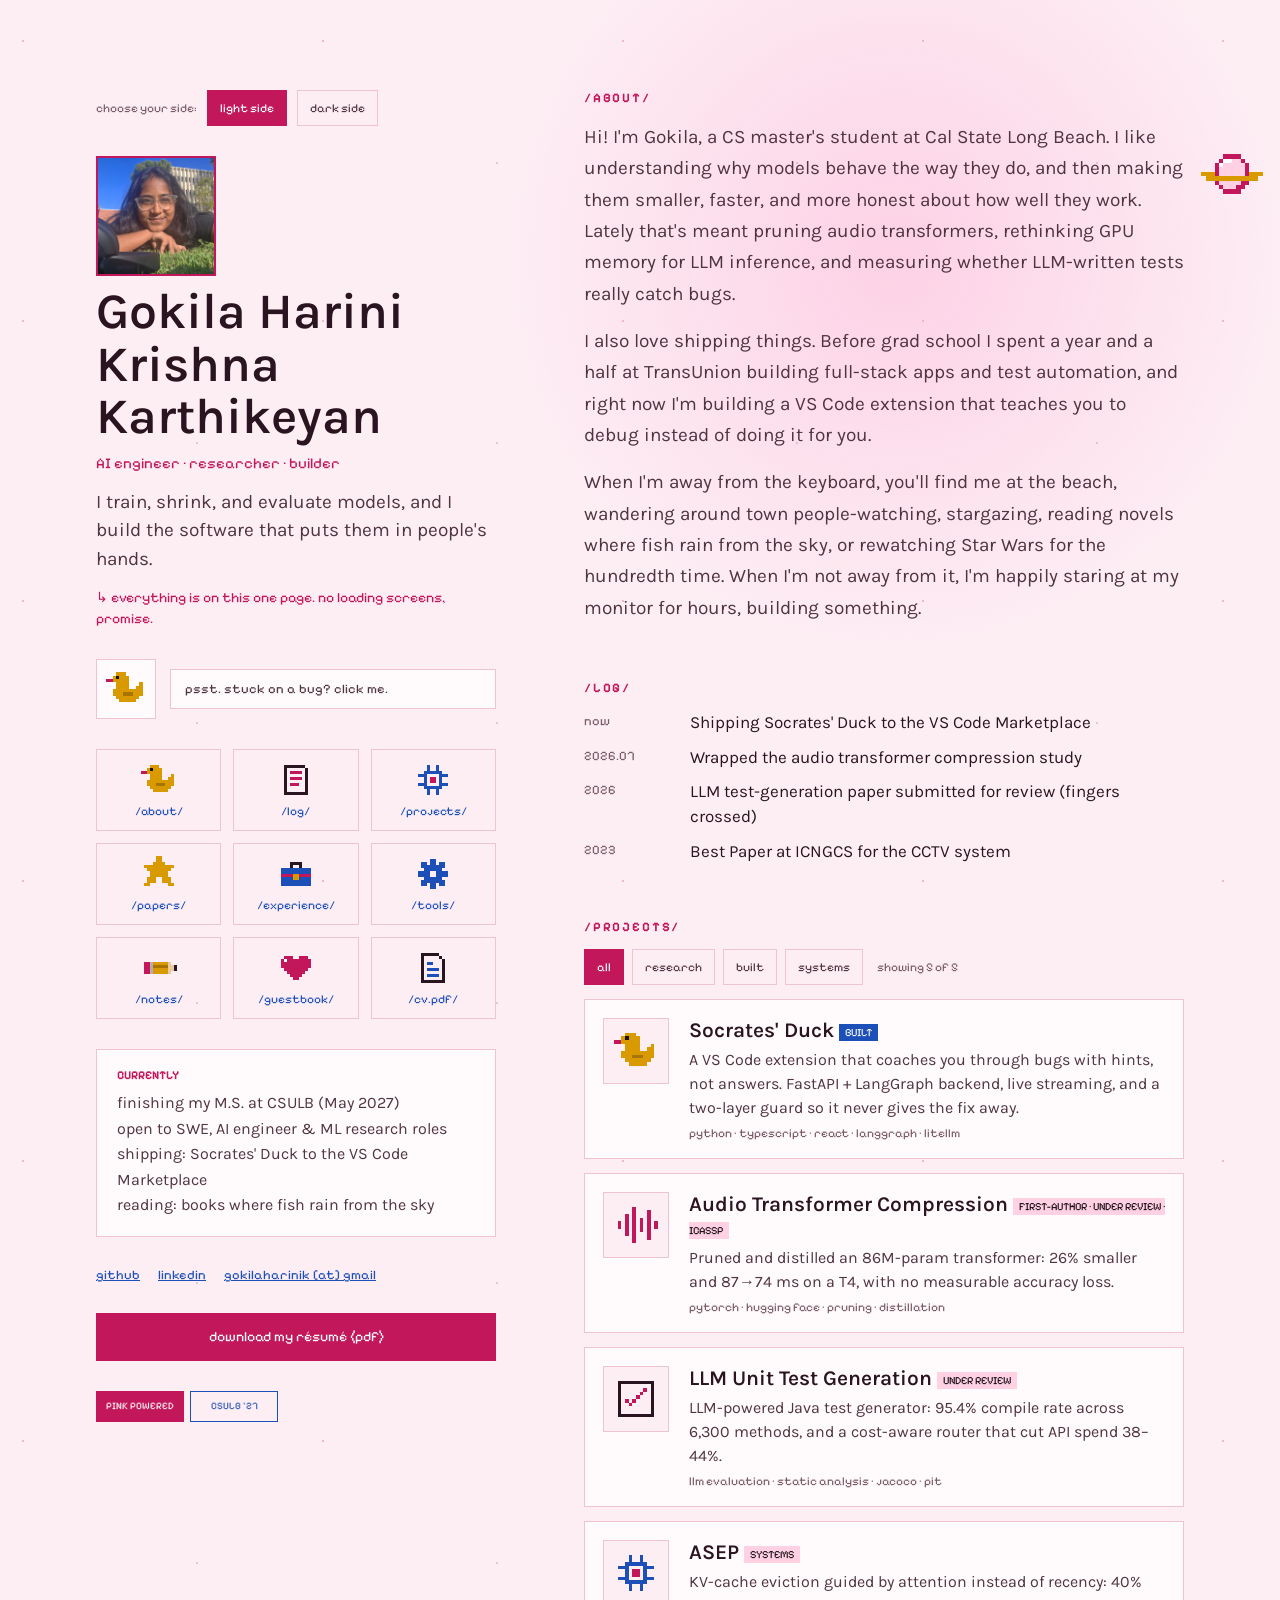
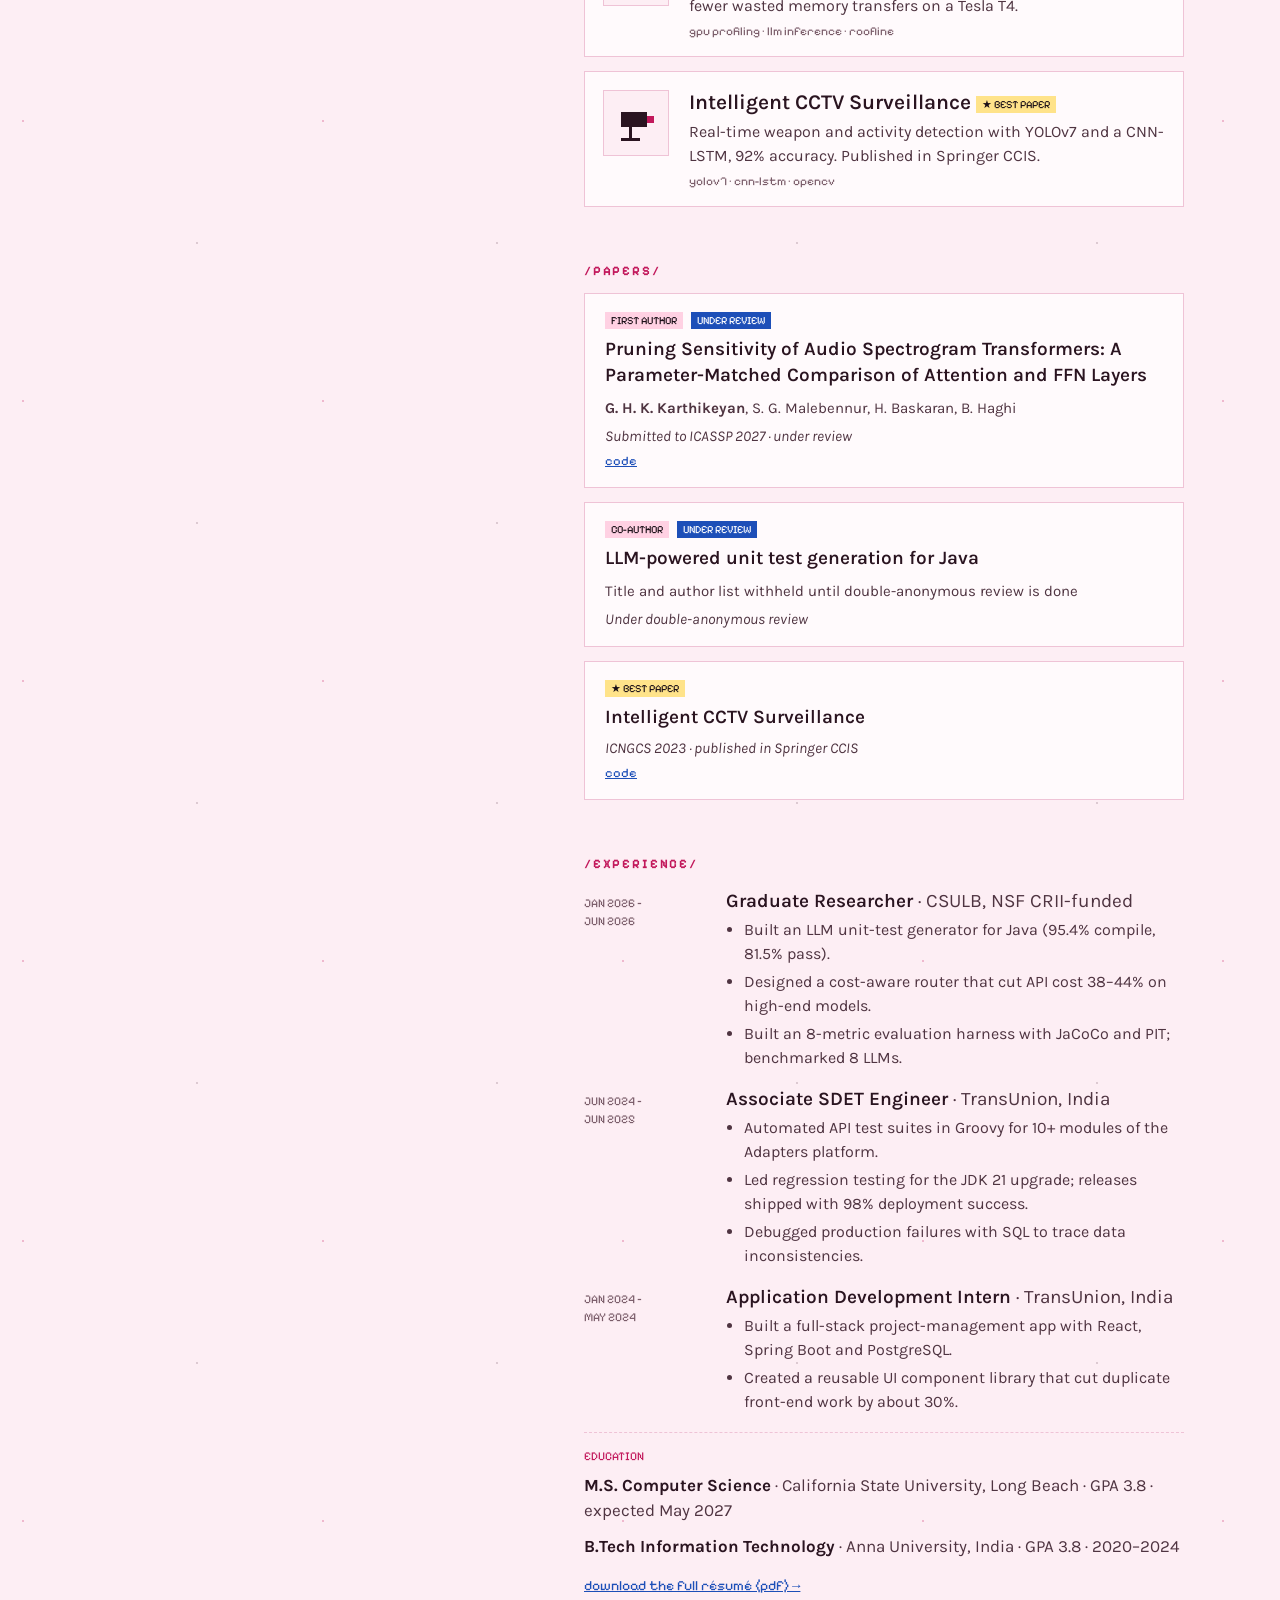
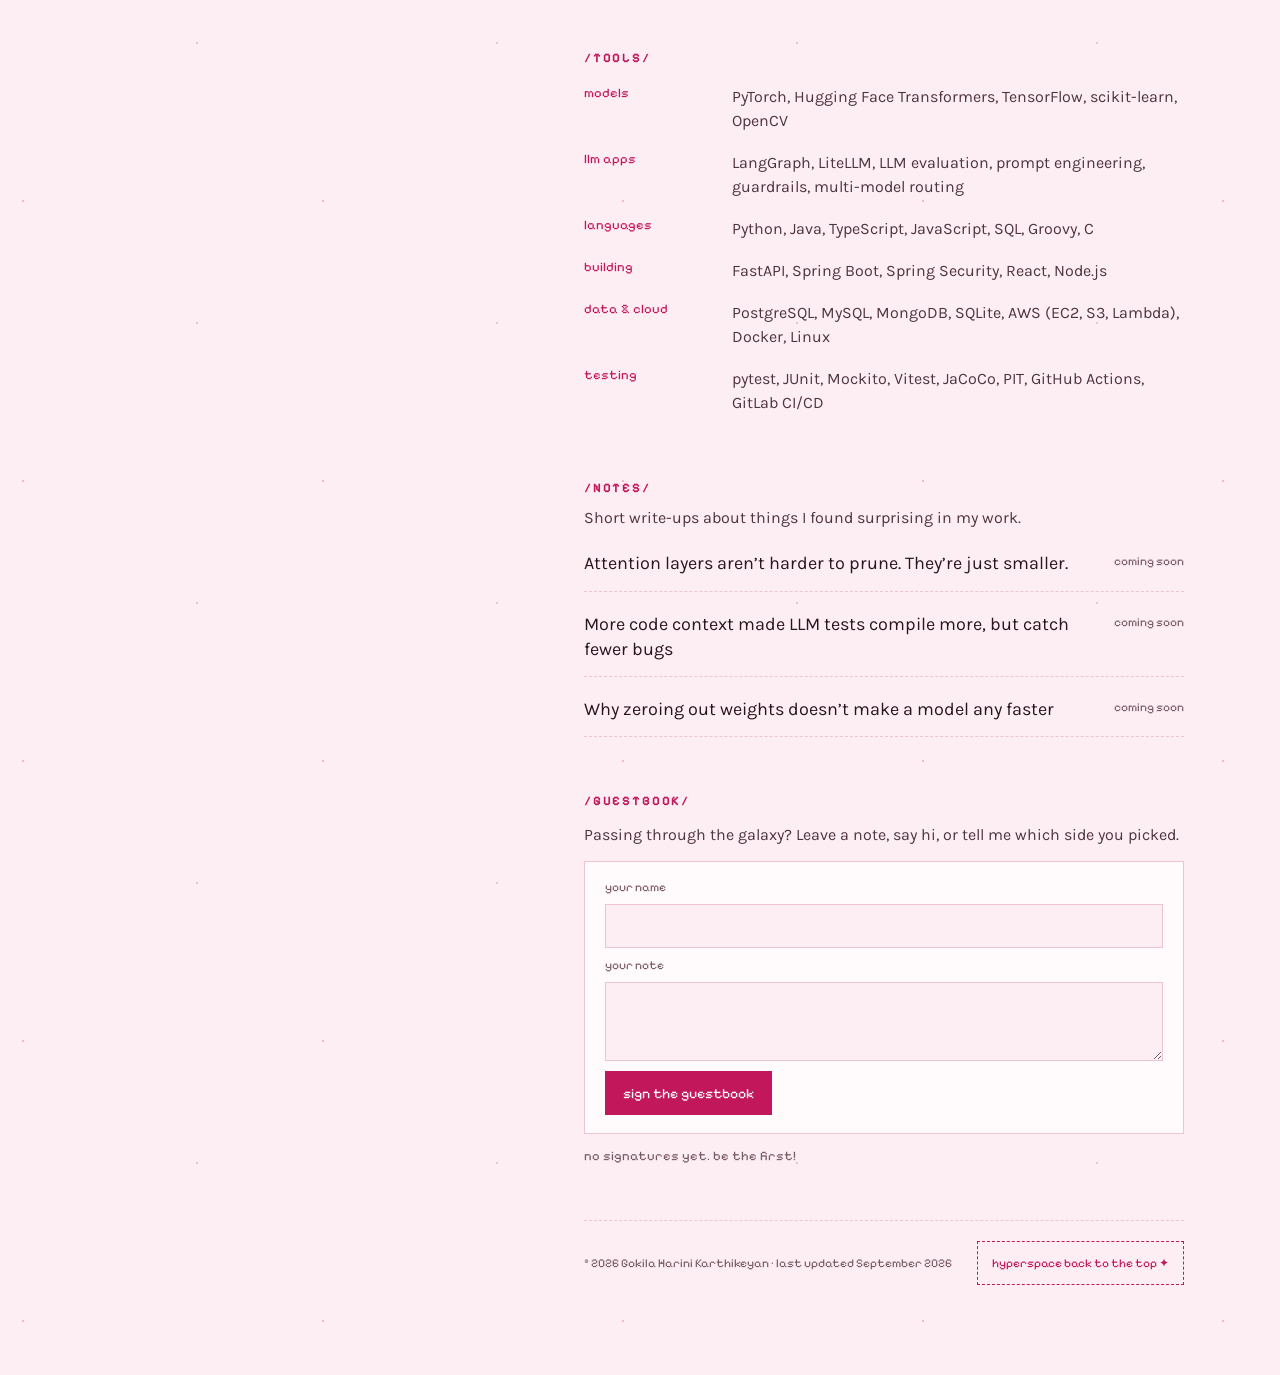
==== index.html @ 711b620c "Initial portfolio site" ====
<!doctype html>
<html lang="en">
<head>
<meta charset="utf-8">
<meta name="viewport" content="width=device-width, initial-scale=1">
<title>Gokila Harini Krishna Karthikeyan · AI engineer, researcher, builder</title>
<meta name="description" content="Gokila Harini Krishna Karthikeyan: AI engineer, researcher and builder. Model compression, LLM evaluation, and AI products.">
<meta property="og:type" content="website">
<meta property="og:title" content="Gokila Harini Krishna Karthikeyan">
<meta property="og:description" content="AI engineer · researcher · builder. Model compression, LLM evaluation, AI products.">
<meta property="og:url" content="https://gokila16.github.io/">
<meta property="og:image" content="https://gokila16.github.io/og-image.png">
<meta property="og:image:width" content="1200">
<meta property="og:image:height" content="630">
<meta name="twitter:card" content="summary_large_image">
<meta name="theme-color" content="#fdeef4">
<link rel="icon" href="favicon.svg" type="image/svg+xml">
<script>try{if(localStorage.getItem('side')==='dark')document.documentElement.dataset.theme='dark'}catch(e){}</script>
<link rel="preconnect" href="https://fonts.googleapis.com">
<link rel="preconnect" href="https://fonts.gstatic.com" crossorigin>
<link rel="stylesheet" href="https://fonts.googleapis.com/css2?family=Karla:wght@400;600;700&family=Pixelify+Sans:wght@400;700&display=swap">
<link rel="stylesheet" href="styles.css">
<script src="main.js" defer></script>
</head>
<body>
<div id="top" class="page" tabindex="-1">
<div class="glow" aria-hidden="true"></div>

<button class="flyby" data-hyperspace aria-label="Spaceship. Click for hyperspace."><svg viewBox="0 0 19 12" shape-rendering="crispEdges" aria-hidden="true"><path style="fill: var(--pink)" d="M5 0h2v1H5z M4 1h3v1H4z M3 2h4v1H3z M3 3h2v1H3z M3 8h2v1H3z M3 9h4v1H3z M4 10h3v1H4z M5 11h2v1H5z"/><path style="fill: var(--pinkSoft)" d="M7 3h8v1H7z M5 4h12v1H5z M5 5h13v1H5z M5 6h13v1H5z M5 7h12v1H5z M7 8h8v1H7z"/><path style="fill: var(--pink)" d="M7 2h8v1H7z M5 3h2v1H5z M15 3h2v1h-2z M4 4h1v1H4z M17 4h1v1h-1z M4 5h1v2H4z M18 5h1v2h-1z M4 7h1v1H4z M17 7h1v1h-1z M5 8h2v1H5z M15 8h2v1h-2z M7 9h8v1H7z M7 3h1v6H7z M15 4h2v4h-2z M17 5h1v2h-1z"/><path style="fill: var(--blue)" d="M10 4h3v1h-3z M10 7h3v1h-3z M9 5h1v2H9z M13 5h1v2h-1z"/><path fill="#e6f6ff" d="M10 5h3v2h-3z"/><path fill="#2a1420" d="M10 5h1v1h-1z M12 5h1v1h-1z M11 6h1v1h-1z"/><path fill="#7a5c69" d="M3 5h1v2H3z"/><path style="fill: var(--gold)" d="M1 5h2v2H1z M2 4h1v1H2z M2 7h1v1H2z"/><path fill="#ffb347" d="M0 5h1v2H0z"/></svg></button>

<div class="layout">
<button class="planet" aria-label="Pixel planet. Click to switch between light side and dark side."><svg width="64" height="48" viewBox="0 0 14 11" shape-rendering="crispEdges" aria-hidden="true"><path style="fill: var(--gold)" d="M0 5h3v1H0z M11 5h3v1h-3z"/><path style="fill: var(--pinkSoft)" d="M5 1h4v1H5z M4 2h6v1H4z M3 3h8v5H3z M4 8h6v1H4z M5 9h4v1H5z"/><path style="fill: var(--pink)" d="M5 1h4v1H5z M9 2h1v1H9z M10 3h1v5h-1z M9 6h1v2H9z M8 8h2v1H8z M5 9h4v1H5z M4 8h1v1H4z M3 3h1v5H3z M4 2h1v1H4z"/><path fill="#ffffff" d="M5 2h2v1H5z M4 3h1v1H4z"/><path style="fill: var(--gold)" d="M1 6h12v1H1z"/></svg></button>

<!-- ============ left column ============ -->
<header class="side">
<div class="side-toggle">
<span>choose your side:</span>
<button class="chip" data-side="light" aria-pressed="true">light side</button>
<button class="chip" data-side="dark" aria-pressed="false">dark side</button>
</div>

<div class="intro">
<div class="id-row">
<div class="avatar"><img src="avatar-square.jpg" alt="Gokila lying on the grass on campus, smiling at the camera" width="240" height="240"></div>
<h1>Gokila Harini Krishna Karthikeyan</h1>
</div>
<div class="role">AI engineer · researcher · builder</div>
<p class="lede">I train, shrink, and evaluate models, and I build the software that puts them in people's hands.</p>
<p class="promise">↳ everything is on this one page. no loading screens, promise.</p>
</div>

<div class="duck">
<button class="duck-btn" aria-label="Ask the rubber duck for a debugging tip"><svg viewBox="0 0 12 12" shape-rendering="crispEdges" aria-hidden="true"><path style="fill: var(--gold)" d="M3 1h3v1H3z M2 2h5v1H2z M2 3h5v1H2z M3 4h4v1H3z M3 5h4v1H3z M9 5h2v1H9z M10 4h1v1h-1z M2 6h9v1H2z M2 7h9v1H2z M3 8h7v1H3z M4 9h5v1H4z"/><path style="fill: var(--pink)" d="M0 3h2v1H0z"/><path fill="#1a0f17" d="M3 2h1v1H3z"/><path style="fill: var(--goldDeep)" d="M5 7h3v1H5z"/></svg></button>
<div class="duck-tip" aria-live="polite">psst. stuck on a bug? click me.</div>
</div>

<nav class="tiles" aria-label="Main">
<a href="#about"><svg viewBox="0 0 12 12" shape-rendering="crispEdges" aria-hidden="true"><path style="fill: var(--gold)" d="M3 1h3v1H3z M2 2h5v1H2z M2 3h5v1H2z M3 4h4v1H3z M3 5h4v1H3z M9 5h2v1H9z M10 4h1v1h-1z M2 6h9v1H2z M2 7h9v1H2z M3 8h7v1H3z M4 9h5v1H4z"/><path style="fill: var(--pink)" d="M0 3h2v1H0z"/><path fill="#1a0f17" d="M3 2h1v1H3z"/><path style="fill: var(--goldDeep)" d="M5 7h3v1H5z"/></svg>/about/</a>
<a href="#log"><svg viewBox="0 0 12 12" shape-rendering="crispEdges" aria-hidden="true"><path style="fill: var(--ink)" d="M2 1h7v1H2z M2 10h8v1H2z M2 2h1v8H2z M9 2h1v8H9z"/><path style="fill: var(--pink)" d="M4 3h4v1H4z M4 5h4v1H4z M4 7h3v1H4z"/></svg>/log/</a>
<a href="#projects"><svg viewBox="0 0 12 12" shape-rendering="crispEdges" aria-hidden="true"><path style="fill: var(--blue)" d="M3 3h6v1H3z M3 8h6v1H3z M3 4h1v4H3z M8 4h1v4H8z M4 1h1v2H4z M7 1h1v2H7z M4 9h1v2H4z M7 9h1v2H7z M1 4h2v1H1z M1 7h2v1H1z M9 4h2v1H9z M9 7h2v1H9z"/><path style="fill: var(--pink)" d="M5 5h2v2H5z"/></svg>/projects/</a>
<a href="#papers"><svg viewBox="0 0 12 12" shape-rendering="crispEdges" aria-hidden="true"><path style="fill: var(--gold)" d="M5 0h2v2H5z M4 2h4v1H4z M1 3h10v1H1z M2 4h8v1H2z M3 5h6v2H3z M2 7h3v2H2z M7 7h3v2H7z M1 9h2v1H1z M9 9h2v1H9z"/></svg>/papers/</a>
<a href="#experience"><svg viewBox="0 0 12 12" shape-rendering="crispEdges" aria-hidden="true"><path style="fill: var(--ink)" d="M4 2h4v1H4z M4 3h1v1H4z M7 3h1v1H7z"/><path style="fill: var(--blue)" d="M1 4h10v6H1z"/><path style="fill: var(--pink)" d="M1 6h10v1H1z"/><path style="fill: var(--gold)" d="M5 6h2v2H5z"/></svg>/experience/</a>
<a href="#tools"><svg viewBox="0 0 12 12" shape-rendering="crispEdges" aria-hidden="true"><path style="fill: var(--blue)" d="M5 1h2v2H5z M5 9h2v2H5z M1 5h2v2H1z M9 5h2v2H9z M2 2h2v2H2z M8 2h2v2H8z M2 8h2v2H2z M8 8h2v2H8z M3 3h6v6H3z"/><path style="fill: var(--bg)" d="M5 5h2v2H5z"/></svg>/tools/</a>
<a href="#notes"><svg viewBox="0 0 12 12" shape-rendering="crispEdges" aria-hidden="true"><path style="fill: var(--pink)" d="M1 4h2v4H1z"/><path fill="#b9a9b1" d="M3 4h1v4H3z"/><path style="fill: var(--gold)" d="M4 4h5v4H4z"/><path style="fill: var(--goldDeep)" d="M4 5h5v1H4z"/><path fill="#e8c9a0" d="M9 4h1v4H9z M10 5h1v2h-1z"/><path fill="#2a1420" d="M11 5h1v2h-1z"/></svg>/notes/</a>
<a href="#guestbook"><svg viewBox="0 0 12 12" shape-rendering="crispEdges" aria-hidden="true"><path style="fill: var(--pink)" d="M2 2h3v1H2z M7 2h3v1H7z M1 3h5v1H1z M6 3h5v1H6z M1 4h10v2H1z M2 6h8v1H2z M3 7h6v1H3z M4 8h4v1H4z M5 9h2v1H5z"/><path fill="#ffffff" d="M2 3h1v1H2z"/></svg>/guestbook/</a>
<a href="resume.pdf"><svg viewBox="0 0 12 12" shape-rendering="crispEdges" aria-hidden="true"><path style="fill: var(--ink)" d="M2 1h6v1H2z M8 2h1v1H8z M9 3h1v8H9z M2 10h8v1H2z M2 2h1v8H2z"/><path style="fill: var(--blue)" d="M4 6h4v1H4z M4 8h4v1H4z M4 4h2v1H4z"/></svg>/cv.pdf/</a>
</nav>

<div class="currently panel">
<div class="label">CURRENTLY</div>
<div class="body">finishing my M.S. at CSULB (May 2027)<br>open to SWE, AI engineer &amp; ML research roles<br>shipping: Socrates' Duck to the VS Code Marketplace<br>reading: books where fish rain from the sky</div>
</div>

<div class="socials">
<a href="https://github.com/gokila16">github</a>
<a href="https://www.linkedin.com/in/gokila-harini-krishna-6126a31b1/">linkedin</a>
<a href="mailto:gokilaharinik@gmail.com"><span class="long">gokilaharinik [at] gmail</span><span class="short">email</span></a>
</div>
<a class="btn-pink" href="resume.pdf" download>download my résumé (pdf)</a>

<div class="badges" aria-hidden="true">
<div class="badge badge-pink">PINK POWERED</div>
<div class="badge badge-blue">CSULB '27</div>
</div>
</header>

<!-- ============ right column ============ -->
<main class="main">

<section id="about" class="section">
<h2>/ABOUT/</h2>
<p>Hi! I'm Gokila, a CS master's student at Cal State Long Beach. I like understanding why models behave the way they do, and then making them smaller, faster, and more honest about how well they work. Lately that's meant pruning audio transformers, rethinking GPU memory for LLM inference, and measuring whether LLM-written tests really catch bugs.</p>
<p>I also love shipping things. Before grad school I spent a year and a half at TransUnion building full-stack apps and test automation, and right now I'm building a VS Code extension that teaches you to debug instead of doing it for you.</p>
<p>When I'm away from the keyboard, you'll find me at the beach, wandering around town people-watching, stargazing, reading novels where fish rain from the sky, or rewatching Star Wars for the hundredth time. When I'm not away from it, I'm happily staring at my monitor for hours, building something.</p>
</section>

<section id="log" class="section">
<h2>/LOG/</h2>
<div class="log">
<div><span class="when">now</span><span>Shipping Socrates' Duck to the VS Code Marketplace</span></div>
<div><span class="when">2026.07</span><span>Wrapped the audio transformer compression study</span></div>
<div><span class="when">2026</span><span>LLM test-generation paper submitted for review (fingers crossed)</span></div>
<div><span class="when">2023</span><span>Best Paper at ICNGCS for the CCTV system</span></div>
</div>
</section>

<section id="projects" class="section">
<h2>/PROJECTS/</h2>
<div class="filters" role="group" aria-label="Filter projects">
<button class="chip" data-filter="all" aria-pressed="true">all</button>
<button class="chip" data-filter="research" aria-pressed="false">research</button>
<button class="chip" data-filter="built" aria-pressed="false">built</button>
<button class="chip" data-filter="systems" aria-pressed="false">systems</button>
<span class="count" aria-live="polite">showing 5 of 5</span>
</div>

<a class="card" href="socrates-duck.html" data-tags="built">
<div class="card-icon"><svg viewBox="0 0 12 12" shape-rendering="crispEdges" aria-hidden="true"><path style="fill: var(--gold)" d="M3 1h3v1H3z M2 2h5v1H2z M2 3h5v1H2z M3 4h4v1H3z M3 5h4v1H3z M9 5h2v1H9z M10 4h1v1h-1z M2 6h9v1H2z M2 7h9v1H2z M3 8h7v1H3z M4 9h5v1H4z"/><path style="fill: var(--pink)" d="M0 3h2v1H0z"/><path fill="#1a0f17" d="M3 2h1v1H3z"/><path style="fill: var(--goldDeep)" d="M5 7h3v1H5z"/></svg></div>
<div class="card-body">
<div class="card-title"><span class="name">Socrates' Duck</span> <span class="tag tag-blue">BUILT</span></div>
<div class="card-desc">A VS Code extension that coaches you through bugs with hints, not answers. FastAPI + LangGraph backend, live streaming, and a two-layer guard so it never gives the fix away.</div>
<div class="card-meta">python · typescript · react · langgraph · litellm</div>
</div>
</a>

<a class="card" href="audio-compression.html" data-tags="research">
<div class="card-icon"><svg viewBox="0 0 12 12" shape-rendering="crispEdges" aria-hidden="true"><path style="fill: var(--pink)" d="M1 5h1v2H1z M3 3h1v6H3z M5 1h1v10H5z M7 4h1v4H7z M9 2h1v8H9z M11 5h1v2h-1z"/></svg></div>
<div class="card-body">
<div class="card-title"><span class="name">Audio Transformer Compression</span> <span class="tag">FIRST-AUTHOR · UNDER REVIEW · ICASSP</span></div>
<div class="card-desc">Pruned and distilled an 86M-param transformer: 26% smaller and 87→74 ms on a T4, with no measurable accuracy loss.</div>
<div class="card-meta">pytorch · hugging face · pruning · distillation</div>
</div>
</a>

<div class="card" data-tags="research built">
<div class="card-icon"><svg viewBox="0 0 12 12" shape-rendering="crispEdges" aria-hidden="true"><path style="fill: var(--ink)" d="M1 1h10v1H1z M1 10h10v1H1z M1 2h1v8H1z M10 2h1v8h-1z"/><path style="fill: var(--pink)" d="M3 6h1v1H3z M4 7h1v1H4z M5 6h1v1H5z M6 5h1v1H6z M7 4h1v1H7z M8 3h1v1H8z"/></svg></div>
<div class="card-body">
<div class="card-title"><span class="name">LLM Unit Test Generation</span> <span class="tag">UNDER REVIEW</span></div>
<div class="card-desc">LLM-powered Java test generator: 95.4% compile rate across 6,300 methods, and a cost-aware router that cut API spend 38–44%.</div>
<div class="card-meta">llm evaluation · static analysis · jacoco · pit</div>
</div>
</div>

<div class="card" data-tags="systems research">
<div class="card-icon"><svg viewBox="0 0 12 12" shape-rendering="crispEdges" aria-hidden="true"><path style="fill: var(--blue)" d="M3 3h6v1H3z M3 8h6v1H3z M3 4h1v4H3z M8 4h1v4H8z M4 1h1v2H4z M7 1h1v2H7z M4 9h1v2H4z M7 9h1v2H7z M1 4h2v1H1z M1 7h2v1H1z M9 4h2v1H9z M9 7h2v1H9z"/><path style="fill: var(--pink)" d="M5 5h2v2H5z"/></svg></div>
<div class="card-body">
<div class="card-title"><span class="name">ASEP</span> <span class="tag">SYSTEMS</span></div>
<div class="card-desc">KV-cache eviction guided by attention instead of recency: 40% fewer wasted memory transfers on a Tesla T4.</div>
<div class="card-meta">gpu profiling · llm inference · roofline</div>
</div>
</div>

<a class="card" href="https://github.com/gokila16/Intelligent-CCTV-Surveillance-System" data-tags="research">
<div class="card-icon"><svg viewBox="0 0 12 12" shape-rendering="crispEdges" aria-hidden="true"><path style="fill: var(--ink)" d="M2 3h7v4H2z M4 7h1v3H4z M2 10h5v1H2z"/><path style="fill: var(--pink)" d="M9 4h2v2H9z"/></svg></div>
<div class="card-body">
<div class="card-title"><span class="name">Intelligent CCTV Surveillance</span> <span class="tag tag-gold">★ BEST PAPER</span></div>
<div class="card-desc">Real-time weapon and activity detection with YOLOv7 and a CNN-LSTM, 92% accuracy. Published in Springer CCIS.</div>
<div class="card-meta">yolov7 · cnn-lstm · opencv</div>
</div>
</a>
</section>

<section id="papers" class="section">
<h2>/PAPERS/</h2>
<div class="paper-card panel">
<div class="tags"><span class="tag">FIRST AUTHOR</span><span class="tag tag-blue">UNDER REVIEW</span></div>
<div class="title">Pruning Sensitivity of Audio Spectrogram Transformers: A Parameter-Matched Comparison of Attention and FFN Layers</div>
<div class="authors"><b>G. H. K. Karthikeyan</b>, S. G. Malebennur, H. Baskaran, B. Haghi</div>
<div class="venue">Submitted to ICASSP 2027 · under review</div>
<div class="links"><a href="https://github.com/gokila16/ast-audio-classification">code</a></div>
</div>
<div class="paper-card panel">
<div class="tags"><span class="tag">CO-AUTHOR</span><span class="tag tag-blue">UNDER REVIEW</span></div>
<div class="title">LLM-powered unit test generation for Java</div>
<div class="authors">Title and author list withheld until double-anonymous review is done</div>
<div class="venue">Under double-anonymous review</div>
</div>
<div class="paper-card panel">
<div class="tags"><span class="tag tag-gold">★ BEST PAPER</span></div>
<div class="title">Intelligent CCTV Surveillance</div>
<div class="venue">ICNGCS 2023 · published in Springer CCIS</div>
<div class="links"><a href="https://github.com/gokila16/Intelligent-CCTV-Surveillance-System">code</a></div>
</div>
</section>

<section id="experience" class="section">
<h2>/EXPERIENCE/</h2>
<div class="job">
<div class="when">JAN 2026 –<br>JUN 2026</div>
<div class="what">
<div class="title">Graduate Researcher <span class="org"><span class="dot">· </span>CSULB, NSF CRII-funded</span></div>
<ul><li>Built an LLM unit-test generator for Java (95.4% compile, 81.5% pass).</li><li>Designed a cost-aware router that cut API cost 38–44% on high-end models.</li><li>Built an 8-metric evaluation harness with JaCoCo and PIT; benchmarked 8 LLMs.</li></ul>
</div>
</div>
<div class="job">
<div class="when">JUN 2024 –<br>JUN 2025</div>
<div class="what">
<div class="title">Associate SDET Engineer <span class="org"><span class="dot">· </span>TransUnion, India</span></div>
<ul><li>Automated API test suites in Groovy for 10+ modules of the Adapters platform.</li><li>Led regression testing for the JDK 21 upgrade; releases shipped with 98% deployment success.</li><li>Debugged production failures with SQL to trace data inconsistencies.</li></ul>
</div>
</div>
<div class="job">
<div class="when">JAN 2024 –<br>MAY 2024</div>
<div class="what">
<div class="title">Application Development Intern <span class="org"><span class="dot">· </span>TransUnion, India</span></div>
<ul><li>Built a full-stack project-management app with React, Spring Boot and PostgreSQL.</li><li>Created a reusable UI component library that cut duplicate front-end work by about 30%.</li></ul>
</div>
</div>
<div class="edu">
<div class="label">EDUCATION</div>
<div class="row"><b>M.S. Computer Science</b> <br class="m"><span><span class="dot">· </span>California State University, Long Beach · GPA 3.8 · expected May 2027</span></div>
<div class="row"><b>B.Tech Information Technology</b> <br class="m"><span><span class="dot">· </span>Anna University, India · GPA 3.8 · 2020–2024</span></div>
</div>
<a class="resume-link" href="resume.pdf" download>download the full résumé (pdf) →</a>
</section>

<section id="tools" class="section">
<h2>/TOOLS/</h2>
<table class="tools"><tbody>
<tr><th scope="row">models</th><td>PyTorch, Hugging Face Transformers, TensorFlow, scikit-learn, OpenCV</td></tr>
<tr><th scope="row">llm apps</th><td>LangGraph, LiteLLM, LLM evaluation, prompt engineering, guardrails, multi-model routing</td></tr>
<tr><th scope="row">languages</th><td>Python, Java, TypeScript, JavaScript, SQL, Groovy, C</td></tr>
<tr><th scope="row">building</th><td>FastAPI, Spring Boot, Spring Security, React, Node.js</td></tr>
<tr><th scope="row">data &amp; cloud</th><td>PostgreSQL, MySQL, MongoDB, SQLite, AWS (EC2, S3, Lambda), Docker, Linux</td></tr>
<tr><th scope="row">testing</th><td>pytest, JUnit, Mockito, Vitest, JaCoCo, PIT, GitHub Actions, GitLab CI/CD</td></tr>
</tbody></table>
</section>

<section id="notes" class="section">
<h2>/NOTES/</h2>
<p class="blurb">Short write-ups about things I found surprising in my work.</p>
<div class="note"><span class="t">Attention layers aren’t harder to prune. They’re just smaller.</span><span class="d">coming soon</span></div>
<div class="note"><span class="t">More code context made LLM tests compile more, but catch fewer bugs</span><span class="d">coming soon</span></div>
<div class="note"><span class="t">Why zeroing out weights doesn’t make a model any faster</span><span class="d">coming soon</span></div>
</section>

<section id="guestbook" class="section">
<h2>/GUESTBOOK/</h2>
<p class="blurb">Passing through the galaxy? Leave a note, say hi, or tell me which side you picked.</p>
<form class="gb-form panel">
<label for="gb-name">your name</label>
<input id="gb-name" name="name" type="text" autocomplete="name" maxlength="60" required>
<label for="gb-msg">your note</label>
<textarea id="gb-msg" name="note" rows="3" maxlength="500" required></textarea>
<button type="submit">sign the guestbook</button>
</form>
<div class="gb-empty">no signatures yet. be the first!</div>
<div class="gb-list" aria-live="polite"></div>
</section>

<footer class="foot">
<span>© 2026 Gokila Harini Karthikeyan · last updated September 2026</span>
<button class="hyper" data-hyperspace>hyperspace back to the top ✦</button>
</footer>

</main>
</div>
</div>
</body>
</html>
---- styles.css ----
/* Gokila's portfolio: Pink Paper (light side) + Wine (dark side) */

:root {
  --bg: #fdeef4; --panel: #fffafc; --line: #efc3d6;
  --ink: #2a1420; --soft: #4f3441; --muted: #7a5c69;
  --pink: #c2185b; --pinkSoft: #ffd1e3; --pinkHover: #8e0f42;
  --blue: #1d4fb8; --onBlue: #ffffff; --onPink: #ffffff;
  --gold: #d99a00; --goldDeep: #a87400;
  --glow: 255, 157, 203;
  --stars: radial-gradient(1.5px 1.5px at 23px 41px, #c2185b40 50%, transparent 51%), radial-gradient(1px 1px at 131px 17px, #c2185b35 50%, transparent 51%), radial-gradient(1.5px 1.5px at 197px 163px, #7a5c6940 50%, transparent 51%), radial-gradient(1px 1px at 251px 97px, #c2185b30 50%, transparent 51%);
  --body: 'Karla', 'Helvetica Neue', sans-serif;
  --mono: 'Pixelify Sans', ui-monospace, monospace;
  color-scheme: light;
}
:root[data-theme="dark"] {
  --bg: #22101a; --panel: #2d1622; --line: #53283e;
  --ink: #fbeef4; --soft: #e4c9d5; --muted: #b9909f;
  --pink: #ff9dcb; --pinkSoft: #ffc7e0; --pinkHover: #ffd2e7;
  --blue: #ffcf9e; --onBlue: #2a140c; --onPink: #22101a;
  --gold: #ffe38a; --goldDeep: #d9b24e;
  --stars: radial-gradient(1px 1px at 23px 41px, #ffffff80 50%, transparent 51%), radial-gradient(1px 1px at 131px 17px, #ffd6ec90 50%, transparent 51%), radial-gradient(1.5px 1.5px at 197px 163px, #ffffff60 50%, transparent 51%), radial-gradient(1px 1px at 251px 97px, #ffb8dc80 50%, transparent 51%);
  color-scheme: dark;
}

/* ---------- base ---------- */
html { -webkit-text-size-adjust: 100%; }
@media (prefers-reduced-motion: no-preference) { html { scroll-behavior: smooth; } }
body {
  margin: 0;
  background-color: var(--bg);
  background-image: var(--stars);
  background-size: 300px 280px;
  font-family: var(--body);
  color: var(--ink);
  overflow-x: clip;
}
a { color: var(--blue); }
a:hover { color: var(--pinkHover); }
button { color: inherit; }
:focus-visible { outline: 2px solid var(--pink); outline-offset: 2px; }
.mono { font-family: var(--mono); }
.sr-only { position: absolute; width: 1px; height: 1px; padding: 0; margin: -1px; overflow: hidden; clip: rect(0 0 0 0); white-space: nowrap; border: 0; }
.px { shape-rendering: crispEdges; display: block; }

/* tags */
.tag { font-family: var(--mono); font-size: 11px; padding: 2px 6px; color: #1a0f17; background: var(--pinkSoft); }
.tag-blue { color: var(--onBlue); background: var(--blue); }
.tag-gold { color: #1a0f17; background: #ffe38a; }

/* chips / toggles */
.chip {
  font-family: var(--mono); font-size: 12px; min-height: 36px; padding: 0 12px; cursor: pointer;
  background: transparent; color: var(--soft); border: 1px solid var(--line);
}
.chip[aria-pressed="true"] { background: var(--pink); color: var(--onPink); border-color: var(--pink); }

.panel { border: 1px solid var(--line); background: var(--panel); }

/* ---------- motion: warp, flyby, planet ---------- */
.warp {
  position: fixed; inset: 0; pointer-events: none; z-index: 50;
  background: repeating-conic-gradient(from 0deg at 50% 45%, var(--pink) 0deg 0.6deg, transparent 0.6deg 6deg);
  transform-origin: 50% 45%;
  animation: warp 1.1s ease-in forwards;
}
@keyframes warp { 0% { opacity: 0; transform: scale(.25); } 30% { opacity: .6; } 100% { opacity: 0; transform: scale(2.8); } }

.flyby {
  position: absolute; top: 0; left: 0; width: 76px; height: 48px; padding: 0; border: 0;
  background: transparent; cursor: pointer; z-index: 4;
  offset-path: path("M -100 58 C 300 18, 800 96, 1400 34");
  offset-rotate: auto;
  animation: flyby 26s linear infinite;
}
.flyby svg { width: 100%; height: 100%; }
@keyframes flyby { 0% { offset-distance: 0%; } 40% { offset-distance: 100%; } 100% { offset-distance: 100%; } }

.planet {
  position: absolute; top: 150px; right: 16px; width: 64px; height: 48px; padding: 0; border: 0;
  background: transparent; cursor: pointer; z-index: 4;
  animation: bob 4s ease-in-out infinite;
}
@keyframes bob { 0%, 100% { transform: translateY(0); } 50% { transform: translateY(-7px); } }

.glow {
  position: fixed; inset: 0; pointer-events: none; z-index: 0;
  background: radial-gradient(560px circle at var(--gx, 70%) var(--gy, 260px), rgba(var(--glow), .35), transparent 70%);
}

@media (prefers-reduced-motion: reduce) {
  .warp { animation: none; opacity: 0; }
  .flyby { display: none; }
  .planet { animation: none; }
}

/* ---------- homepage layout ---------- */
.page { position: relative; min-height: 100vh; }
.layout {
  position: relative; z-index: 1;
  box-sizing: border-box; max-width: 1280px; margin: 0 auto;
  padding: 90px 96px; display: flex; gap: 88px; align-items: flex-start;
}
.side { width: 400px; flex-shrink: 0; display: flex; flex-direction: column; gap: 30px; }
.main { flex-grow: 1; min-width: 0; display: flex; flex-direction: column; gap: 56px; }

.side-toggle { display: flex; align-items: center; gap: 10px; flex-wrap: wrap; font-family: var(--mono); font-size: 12px; color: var(--muted); }

.intro { display: flex; flex-direction: column; gap: 10px; }
.id-row { display: flex; flex-direction: column; gap: 10px; }
.avatar {
  width: 120px; height: 120px; flex-shrink: 0; box-sizing: border-box;
  border: 2px dashed var(--pink); background: var(--panel);
  display: flex; align-items: center; justify-content: center; text-align: center; padding: 8px;
  font-family: var(--mono); font-size: 11px; line-height: 1.4; color: var(--muted);
}
.avatar img { width: 100%; height: 100%; object-fit: cover; display: block; }
.avatar:has(img) { padding: 0; border-style: solid; }
.intro h1 { margin: 0; font-size: 50px; line-height: 1.05; font-weight: 600; }
.role { font-family: var(--mono); font-size: 15px; color: var(--pink); }
.lede { margin: 6px 0 0; font-size: 19px; line-height: 1.5; color: var(--soft); }
.promise { margin: 4px 0 0; font-family: var(--mono); font-size: 14px; line-height: 1.5; color: var(--pink); }

.duck { display: flex; align-items: center; gap: 14px; }
.duck-btn {
  width: 60px; height: 60px; flex-shrink: 0; border: 1px solid var(--line); background: var(--panel);
  display: flex; align-items: center; justify-content: center; cursor: pointer; padding: 0;
}
.duck-btn svg { width: 40px; height: 40px; }
.duck-tip {
  flex-grow: 1; border: 1px solid var(--line); background: var(--panel); padding: 10px 14px;
  font-family: var(--mono); font-size: 13px; line-height: 1.45; color: var(--soft);
}

.tiles { display: grid; grid-template-columns: repeat(3, minmax(0, 1fr)); gap: 12px; }
.tiles a {
  display: flex; flex-direction: column; align-items: center; justify-content: center; gap: 6px;
  padding: 12px 4px; border: 1px solid var(--line); text-decoration: none;
  font-family: var(--mono); font-size: 12px;
}
.tiles svg { width: 36px; height: 36px; }

.currently { padding: 18px 20px; display: flex; flex-direction: column; gap: 8px; }
.currently .label { font-family: var(--mono); font-size: 12px; color: var(--pink); font-weight: 700; }
.currently .body { font-size: 16px; line-height: 1.6; color: var(--soft); }

.socials { display: flex; gap: 18px; font-family: var(--mono); font-size: 13px; }
.socials .short { display: none; }

.btn-pink {
  display: flex; align-items: center; justify-content: center; gap: 10px; min-height: 48px;
  background: var(--pink); color: var(--onPink); text-decoration: none; font-family: var(--mono); font-size: 14px;
}
.btn-pink:hover { color: var(--onPink); background: var(--pinkHover); }

.badges { display: flex; gap: 6px; flex-wrap: wrap; }
.badge {
  width: 88px; height: 31px; box-sizing: border-box; display: flex; align-items: center; justify-content: center;
  font-family: var(--mono); font-size: 10px;
}
.badge-pink { background: var(--pink); color: var(--onPink); }
.badge-blue { border: 1px solid var(--blue); color: var(--blue); }

/* sections */
.section { display: flex; flex-direction: column; gap: 14px; scroll-margin-top: 24px; }
.section h2 { margin: 0; font-family: var(--mono); font-size: 13px; letter-spacing: 0.14em; color: var(--pink); }
#about { gap: 16px; }
#about p { margin: 0; font-size: 19px; line-height: 1.65; color: var(--soft); }

.log { display: flex; flex-direction: column; gap: 10px; font-size: 17px; line-height: 1.45; }
.log div { display: flex; gap: 20px; }
.log .when { width: 86px; flex-shrink: 0; font-family: var(--mono); font-size: 13px; color: var(--muted); padding-top: 2px; }

.filters { display: flex; align-items: center; gap: 8px; flex-wrap: wrap; }
.filters .count { font-family: var(--mono); font-size: 12px; color: var(--muted); margin-left: 6px; }

.card {
  display: flex; gap: 20px; padding: 18px; border: 1px solid var(--line); background: var(--panel);
  text-decoration: none; color: var(--ink);
}
a.card:hover { color: var(--ink); border-color: var(--pink); }
.card[hidden] { display: none; }
.card-icon {
  width: 64px; height: 64px; flex-shrink: 0; border: 1px solid var(--line); background: var(--bg);
  display: flex; align-items: center; justify-content: center;
}
.card-icon svg { width: 44px; height: 44px; }
.card-body { display: flex; flex-direction: column; gap: 6px; }
.card-title { font-size: 21px; font-weight: 600; }
.card-title .tag { vertical-align: middle; font-weight: 400; }
.card-desc { font-size: 16px; line-height: 1.5; color: var(--soft); }
.card-meta { font-family: var(--mono); font-size: 12px; color: var(--muted); }

.paper-card { padding: 18px 20px; display: flex; flex-direction: column; gap: 8px; }
.paper-card .tags { display: flex; gap: 8px; flex-wrap: wrap; }
.paper-card .title { font-size: 19px; font-weight: 600; line-height: 1.35; }
.paper-card .authors { font-size: 15px; line-height: 1.5; color: var(--soft); }
.paper-card .venue { font-size: 15px; font-style: italic; color: var(--soft); }
.paper-card .links { display: flex; gap: 16px; font-family: var(--mono); font-size: 13px; }

#experience { gap: 18px; }
.job { display: flex; gap: 22px; }
.job .when { width: 120px; flex-shrink: 0; font-family: var(--mono); font-size: 12px; line-height: 1.5; color: var(--muted); padding-top: 4px; }
.job .what { display: flex; flex-direction: column; gap: 6px; }
.job .title { font-size: 19px; font-weight: 600; }
.job .org { font-weight: 400; color: var(--soft); }
.job ul { margin: 0; padding-left: 18px; display: flex; flex-direction: column; gap: 4px; font-size: 16px; line-height: 1.5; color: var(--soft); }
.edu { border-top: 1px dashed var(--line); padding-top: 16px; display: flex; flex-direction: column; gap: 10px; }
.edu .label { font-family: var(--mono); font-size: 12px; color: var(--pink); }
.edu .row { font-size: 17px; line-height: 1.5; }
.edu .row span { color: var(--soft); }
.edu .m { display: none; }
.resume-link { align-self: flex-start; font-family: var(--mono); font-size: 14px; }

#tools { gap: 10px; }
.tools { border-collapse: collapse; }
.tools th { padding: 9px 18px 9px 0; font-family: var(--mono); font-size: 13px; font-weight: 400; color: var(--pink); vertical-align: top; width: 130px; text-align: left; }
.tools td { padding: 9px 0; font-size: 16px; line-height: 1.5; color: var(--soft); }

#notes { gap: 6px; }
#notes .blurb { margin: 6px 0 4px; font-size: 16px; color: var(--soft); }
.note {
  display: flex; justify-content: space-between; gap: 18px; padding: 14px 0;
  border-bottom: 1px dashed var(--line); text-decoration: none; color: var(--ink);
}
a.note:hover { color: var(--pinkHover); }
.note .t { font-size: 18px; line-height: 1.4; }
.note .d { flex-shrink: 0; font-family: var(--mono); font-size: 12px; color: var(--muted); padding-top: 3px; }

#guestbook .blurb { margin: 0; font-size: 16px; line-height: 1.5; color: var(--soft); }
.gb-form { padding: 18px 20px; display: flex; flex-direction: column; gap: 10px; }
.gb-form label { font-family: var(--mono); font-size: 12px; color: var(--muted); }
.gb-form input, .gb-form textarea {
  font: inherit; font-size: 16px; padding: 10px; box-sizing: border-box;
  background: var(--bg); color: var(--ink); border: 1px solid var(--line);
}
.gb-form input { min-height: 44px; }
.gb-form textarea { resize: vertical; }
.gb-form button {
  align-self: flex-start; min-height: 44px; padding: 0 18px; background: var(--pink); color: var(--onPink);
  border: 0; cursor: pointer; font-family: var(--mono); font-size: 14px;
}
.gb-empty { font-family: var(--mono); font-size: 13px; color: var(--muted); }
.gb-entry { border: 1px dashed var(--line); padding: 12px 16px; display: flex; flex-direction: column; gap: 4px; }
.gb-entry .who { font-family: var(--mono); font-size: 12px; color: var(--pink); }
.gb-entry .msg { font-size: 16px; line-height: 1.5; color: var(--soft); white-space: pre-wrap; overflow-wrap: anywhere; }

.foot {
  border-top: 1px dashed var(--line); padding-top: 20px; display: flex; justify-content: space-between; align-items: center; gap: 12px;
  font-family: var(--mono); font-size: 12px; color: var(--muted);
}
.hyper {
  font-family: var(--mono); font-size: 12px; min-height: 44px; padding: 0 14px;
  background: transparent; color: var(--pink); border: 1px dashed var(--pink); cursor: pointer;
}

/* ---------- homepage: medium screens ---------- */
@media (max-width: 1180px) {
  .layout { padding: 72px 48px; gap: 56px; }
  .side { width: 340px; }
  .intro h1 { font-size: 44px; }
}

/* ---------- homepage: phone ---------- */
@media (max-width: 899px) {
  .layout { flex-direction: column; align-items: stretch; padding: 64px 24px 48px; gap: 40px; }
  .side { width: auto; gap: 14px; }
  .planet { display: none; }
  .flyby { width: 57px; height: 36px; animation-duration: 22s; }

  .side-toggle { order: 1; gap: 8px; font-size: 11px; }
  .intro { order: 2; display: contents; }
  .id-row { order: 2; flex-direction: row; align-items: center; gap: 16px; }
  .role { order: 3; font-size: 14px; }
  .lede { order: 4; margin: 0; font-size: 18px; }
  .promise { order: 5; margin: 0; font-size: 13px; }
  .duck { order: 6; gap: 12px; }
  .side > .btn-pink { order: 7; }
  .socials { order: 8; justify-content: space-between; }
  .tiles { order: 9; margin-top: 26px; gap: 8px; }
  .currently { order: 10; margin-top: 26px; padding: 16px; gap: 6px; }
  .badges { display: none; }

  .avatar { width: 84px; height: 84px; padding: 6px; font-size: 10px; line-height: 1.3; }
  .intro h1 { font-size: 32px; line-height: 1.1; font-weight: 700; }
  .duck-btn { width: 52px; height: 52px; }
  .duck-btn svg { width: 34px; height: 34px; }
  .duck-tip { padding: 8px 12px; font-size: 12px; line-height: 1.4; }
  .socials .long { display: none; }
  .socials .short { display: inline; }
  .tiles a { min-height: 76px; padding: 0 4px; gap: 4px; font-size: 11px; }
  .tiles svg { width: 30px; height: 30px; }
  .currently .body { font-size: 15px; }

  .main { gap: 40px; }
  .section { gap: 12px; }
  #about { gap: 14px; }
  #about p { font-size: 17px; line-height: 1.6; }
  .log { font-size: 15px; }
  .log div { gap: 14px; }
  .log .when { width: 64px; font-size: 12px; padding-top: 1px; }
  .filters { gap: 6px; }

  .card { display: grid; grid-template-columns: 48px minmax(0, 1fr); column-gap: 12px; row-gap: 8px; padding: 16px; }
  .card-body, .card-title { display: contents; }
  .card-icon { width: 48px; height: 48px; }
  .card-icon svg { width: 32px; height: 32px; }
  .card-title .name { align-self: center; font-size: 19px; font-weight: 700; line-height: 1.2; }
  .card-title .tag, .card-desc, .card-meta { grid-column: 1 / -1; }
  .card-title .tag { justify-self: start; }
  .card-desc { font-size: 15px; }
  .card-meta { font-size: 11px; }

  .paper-card { padding: 14px 16px; gap: 6px; }
  .paper-card .title { font-size: 17px; font-weight: 700; }
  .paper-card .authors, .paper-card .venue { font-size: 14px; }

  .job { flex-direction: column; gap: 4px; }
  .job .when { width: auto; font-size: 11px; padding-top: 0; }
  .job .when br { display: none; }
  .job .what { gap: 4px; }
  .job .title { font-size: 18px; font-weight: 700; }
  .job .org { display: block; font-size: 15px; }
  .job .org .dot { display: none; }
  .job ul { margin-top: 4px; font-size: 15px; }
  .edu { padding-top: 14px; gap: 8px; }
  .edu .row { font-size: 15px; }
  .edu .m { display: inline; }
  .edu .dot { display: none; }

  #tools { gap: 12px; }
  .tools, .tools tbody, .tools tr, .tools th, .tools td { display: block; }
  .tools tbody { display: flex; flex-direction: column; gap: 12px; }
  .tools tr { display: flex; flex-direction: column; gap: 2px; }
  .tools th { width: auto; padding: 0; font-size: 12px; }
  .tools td { padding: 0; font-size: 15px; }

  #notes { gap: 4px; }
  .note { padding: 12px 0; }
  .note .t { font-size: 16px; }

  #guestbook .blurb { font-size: 15px; }
  .gb-form { border: 0; background: transparent; padding: 0; gap: 12px; }
  .gb-form input, .gb-form textarea { background: var(--panel); }
  .gb-form button { align-self: stretch; min-height: 48px; }

  .foot { flex-direction: column-reverse; align-items: stretch; padding-top: 18px; }
  .hyper { font-size: 13px; }
}

/* ---------- project pages ---------- */
.proj {
  box-sizing: border-box; max-width: 1280px; margin: 0 auto; padding: 56px 140px 64px;
  display: flex; flex-direction: column; gap: 40px;
}
.crumbs { display: flex; justify-content: space-between; align-items: center; gap: 12px; flex-wrap: wrap; font-family: var(--mono); font-size: 14px; }
.proj-head { display: flex; gap: 32px; align-items: center; }
.proj-icon { width: 120px; height: 120px; flex-shrink: 0; border: 1px solid var(--line); background: var(--panel); display: flex; align-items: center; justify-content: center; }
.proj-icon svg { width: 84px; height: 84px; }
.proj-head .tags { display: flex; gap: 8px; flex-wrap: wrap; }
.proj-head .tag { font-size: 12px; padding: 2px 8px; }
.proj-head h1 { margin: 0; font-size: 46px; line-height: 1.1; font-weight: 700; }
.proj-head > div:last-child { display: flex; flex-direction: column; gap: 10px; }
.proj-lede { margin: 0; font-size: 21px; line-height: 1.6; color: var(--soft); }

.facts { border-collapse: collapse; width: 100%; font-size: 16px; line-height: 1.5; }
.facts th, .facts td { padding: 10px 14px; border: 1px solid var(--line); text-align: left; }
.facts th { width: 150px; font-family: var(--mono); font-size: 13px; font-weight: 400; color: var(--pink); }
.facts .mono { font-size: 14px; }

.stats { display: grid; grid-template-columns: repeat(3, minmax(0, 1fr)); gap: 16px; }
.stat { padding: 20px; display: flex; flex-direction: column; gap: 8px; }
.stat .n { font-family: var(--mono); font-size: 34px; font-weight: 700; color: var(--pink); }
.stat .l { font-size: 16px; line-height: 1.45; color: var(--soft); }

.slot {
  border: 2px dashed var(--pink); background: var(--panel);
  display: flex; flex-direction: column; align-items: center; justify-content: center; gap: 10px; text-align: center; padding: 0 60px;
}
.slot img, .slot video { max-width: 100%; display: block; }
.slot:has(img), .slot:has(video) { height: auto !important; padding: 0; border-style: solid; border-width: 1px; border-color: var(--line); }

.proj h2 { margin: 0; font-family: var(--mono); font-size: 14px; letter-spacing: 0.12em; color: var(--pink); }
.block { display: flex; flex-direction: column; gap: 16px; }
.flow { display: flex; gap: 10px; }
.flow .step { flex: 1 1 0; min-width: 0; border: 1px solid var(--pink); background: var(--panel); padding: 14px; display: flex; flex-direction: column; gap: 6px; text-align: center; }
.flow .step b { font-size: 16px; }
.flow .step span { font-family: var(--mono); font-size: 12px; color: var(--muted); }
.flow .arrow { flex-shrink: 0; align-self: center; font-family: var(--mono); font-size: 20px; color: var(--pink); }

.two { display: grid; grid-template-columns: repeat(2, minmax(0, 1fr)); gap: 36px; }
.two > * { display: flex; flex-direction: column; gap: 14px; }
.two p { margin: 0; font-size: 17px; line-height: 1.6; color: var(--soft); }
.two p b { color: var(--ink); }

.chart { display: flex; flex-direction: column; gap: 12px; }
.chart .cap { font-family: var(--mono); font-size: 13px; color: var(--muted); }
.chart .row { display: flex; align-items: center; gap: 14px; }
.chart .k { width: 100px; flex-shrink: 0; font-family: var(--mono); font-size: 13px; color: var(--soft); }
.chart .track { position: relative; flex: 0 1 700px; min-width: 0; }
.chart .bar { height: 26px; width: var(--w); }
.chart .v { position: absolute; top: 50%; left: calc(var(--w) + 14px); transform: translateY(-50%); font-family: var(--mono); font-size: 15px; }
.chart .axis { display: flex; justify-content: space-between; border-top: 1px solid var(--line); padding-top: 4px; font-family: var(--mono); font-size: 12px; color: var(--muted); }

.pager { display: flex; justify-content: space-between; gap: 12px; flex-wrap: wrap; border-top: 1px dashed var(--line); padding-top: 20px; font-family: var(--mono); font-size: 15px; }

@media (max-width: 1100px) { .proj { padding: 56px 48px 64px; } }
@media (max-width: 899px) {
  .proj { padding: 32px 24px 48px; gap: 32px; }
  .crumbs { font-size: 13px; }
  .proj-head { flex-direction: column; align-items: flex-start; gap: 18px; }
  .proj-icon { width: 84px; height: 84px; }
  .proj-icon svg { width: 60px; height: 60px; }
  .proj-head h1 { font-size: 32px; }
  .proj-lede { font-size: 18px; }
  .facts th { width: 80px; padding: 10px; }
  .facts td { padding: 10px; }
  .stats { grid-template-columns: minmax(0, 1fr); }
  .slot { padding: 0 20px; height: 240px !important; }
  .flow { flex-direction: column; }
  .flow .arrow { transform: rotate(90deg); }
  .two { grid-template-columns: minmax(0, 1fr); gap: 32px; }
  .chart .k { width: 80px; }
  .chart .track { flex: 1 1 auto; margin-right: 36px; }
}

/* ---------- 404 ---------- */
.lost { position: relative; overflow: hidden; min-height: 100vh; min-height: 100svh; }
.ship {
  position: absolute; top: 0; left: 0; width: 114px; height: 72px; padding: 0; border: 0;
  background: transparent; cursor: pointer; z-index: 3;
  offset-path: path("M 160 170 C 420 40, 880 40, 1110 190 C 1250 300, 1150 640, 900 690 C 640 740, 320 700, 170 560 C 60 450, 60 260, 160 170 Z");
  offset-rotate: auto;
  animation: orbit 18s linear infinite;
}
.ship svg { width: 100%; height: 100%; }
@keyframes orbit { from { offset-distance: 0%; } to { offset-distance: 100%; } }
@media (prefers-reduced-motion: reduce) { .ship { animation: none; offset-distance: 8%; } }
.lost-body {
  position: relative; z-index: 2; box-sizing: border-box; min-height: 100vh; min-height: 100svh;
  padding: 40px 24px; display: flex; flex-direction: column; align-items: center; justify-content: center; gap: 18px; text-align: center;
}
.lost-body .big { font-family: var(--mono); font-size: 170px; line-height: 0.9; font-weight: 700; color: var(--pink); }
.lost-body h1 { margin: 0; font-size: 44px; font-weight: 700; }
.lost-body p { margin: 0; max-width: 620px; font-size: 20px; line-height: 1.55; color: var(--soft); }
.lost-actions { display: flex; gap: 14px; margin-top: 10px; flex-wrap: wrap; justify-content: center; }
.lost-actions a { display: flex; align-items: center; min-height: 48px; padding: 0 22px; text-decoration: none; font-family: var(--mono); font-size: 16px; }
.lost-actions .outline { border: 1px solid var(--pink); color: var(--pink); }
.lost-actions .outline:hover { color: var(--pinkHover); border-color: var(--pinkHover); }
.ship-note { font-family: var(--mono); font-size: 13px; color: var(--muted); margin-top: 6px; }
@media (max-width: 599px) {
  .ship { width: 76px; height: 48px; }
  .lost-body .big { font-size: 110px; }
  .lost-body h1 { font-size: 34px; }
  .lost-body p { font-size: 18px; }
}

.gb-list { display: flex; flex-direction: column; gap: 14px; }
.gb-list:empty { display: none; }

.paper-fig { margin: 0; display: flex; flex-direction: column; gap: 10px; }
.paper-fig img { display: block; width: 100%; height: auto; box-sizing: border-box; border: 1px solid var(--line); background: #ffffff; padding: 12px; }
.paper-fig figcaption { font-family: var(--mono); font-size: 13px; line-height: 1.5; color: var(--muted); }
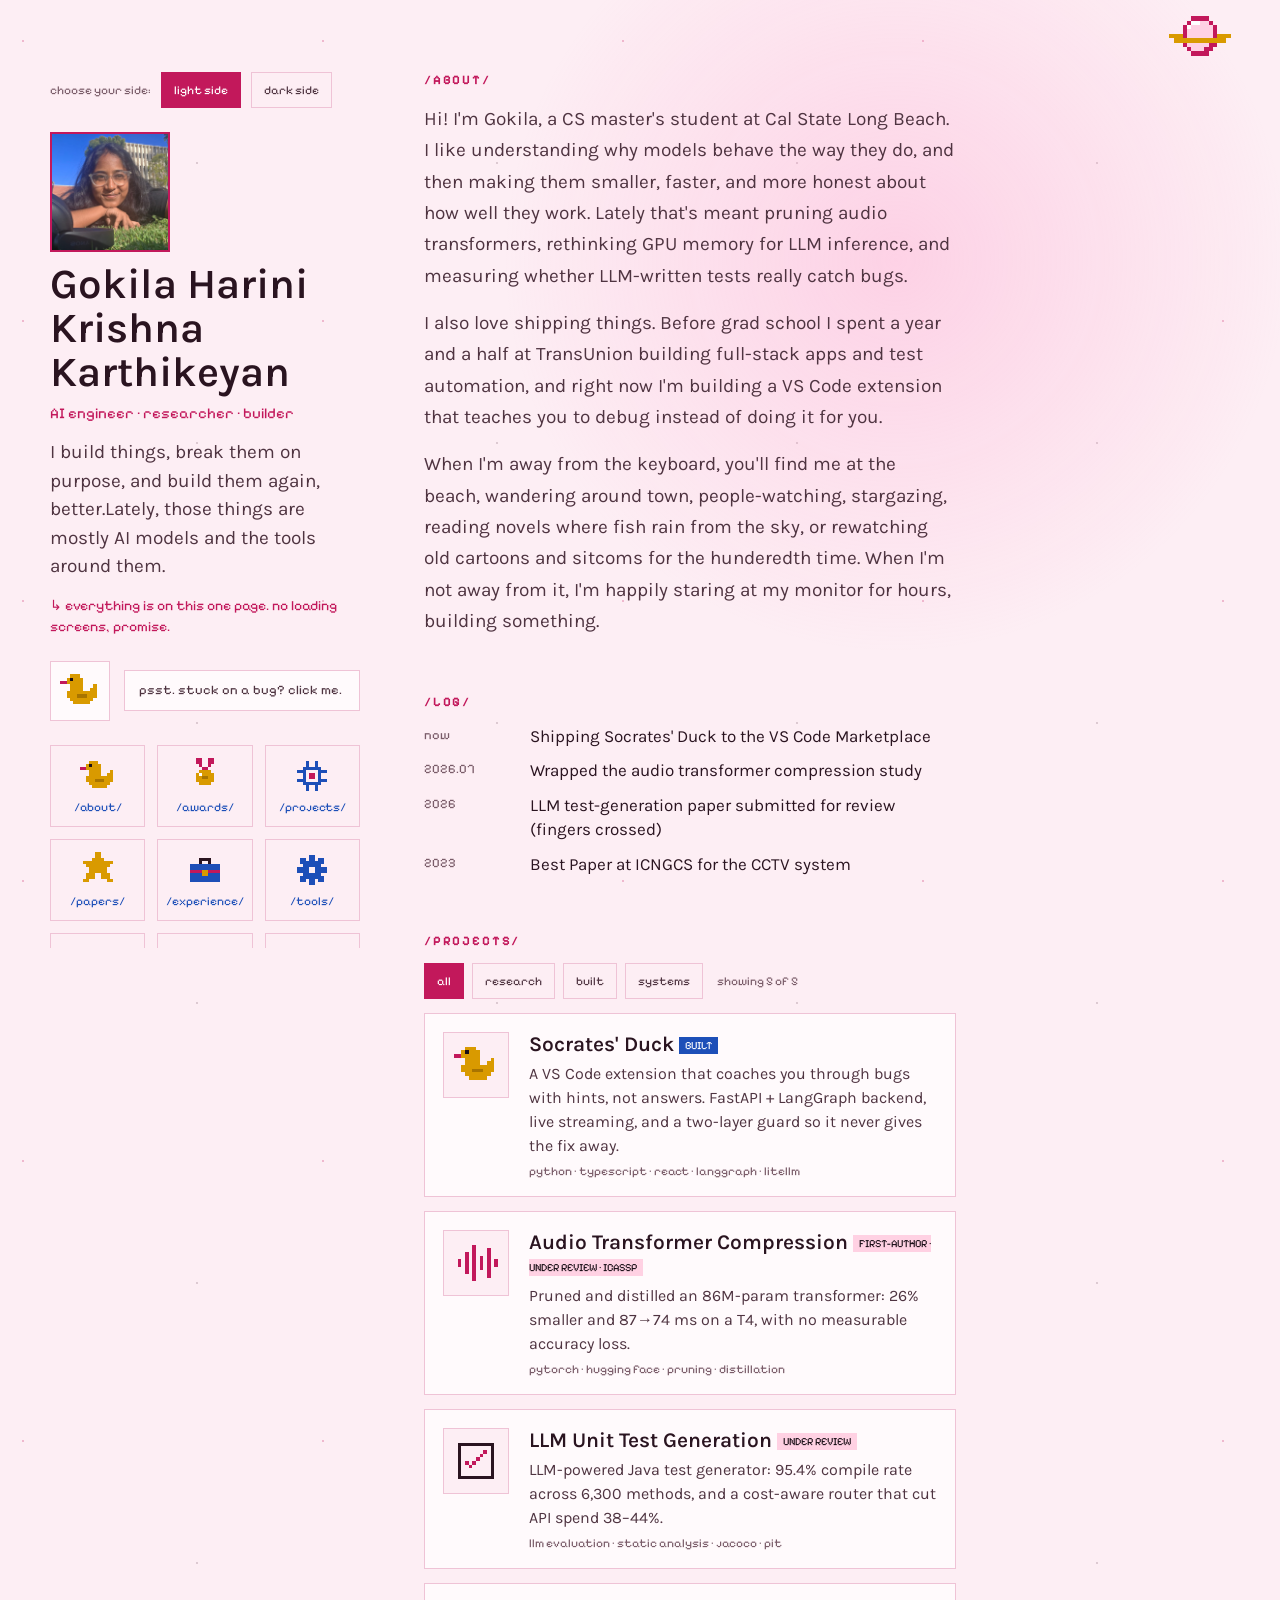
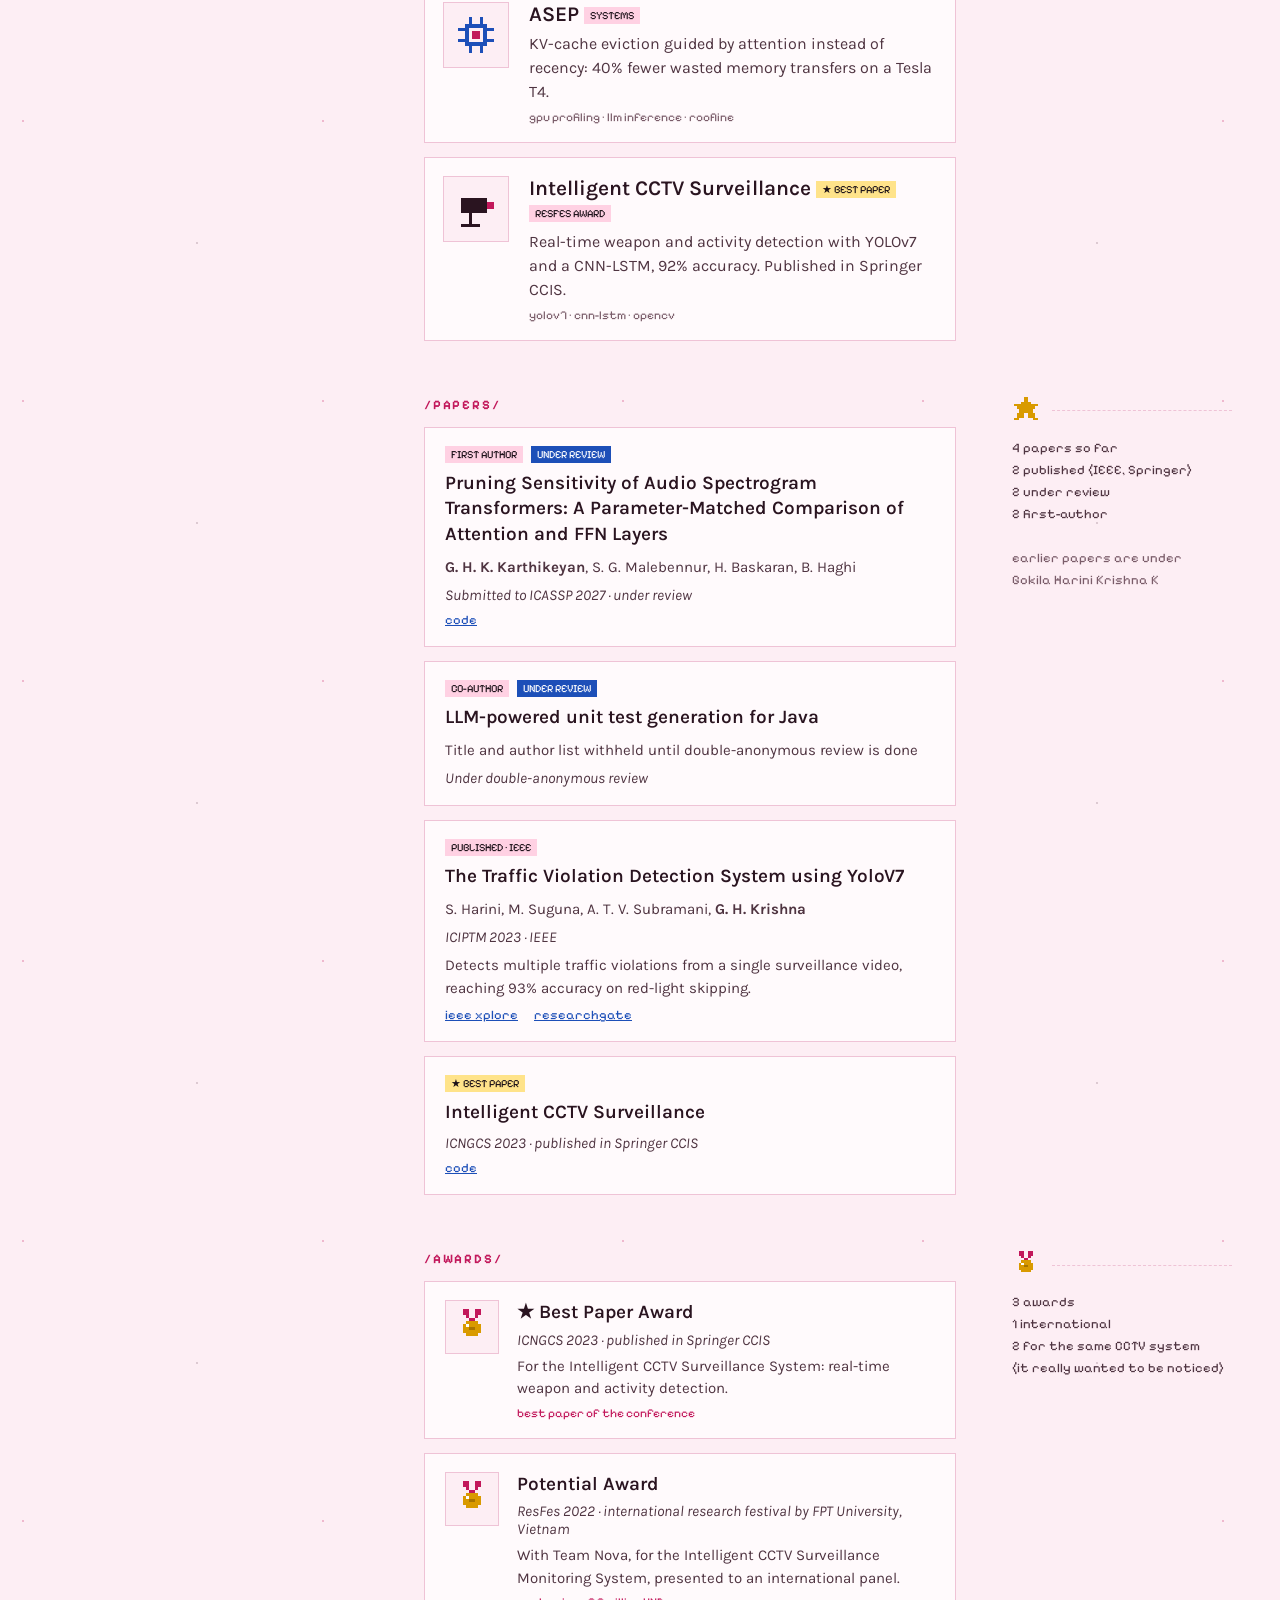
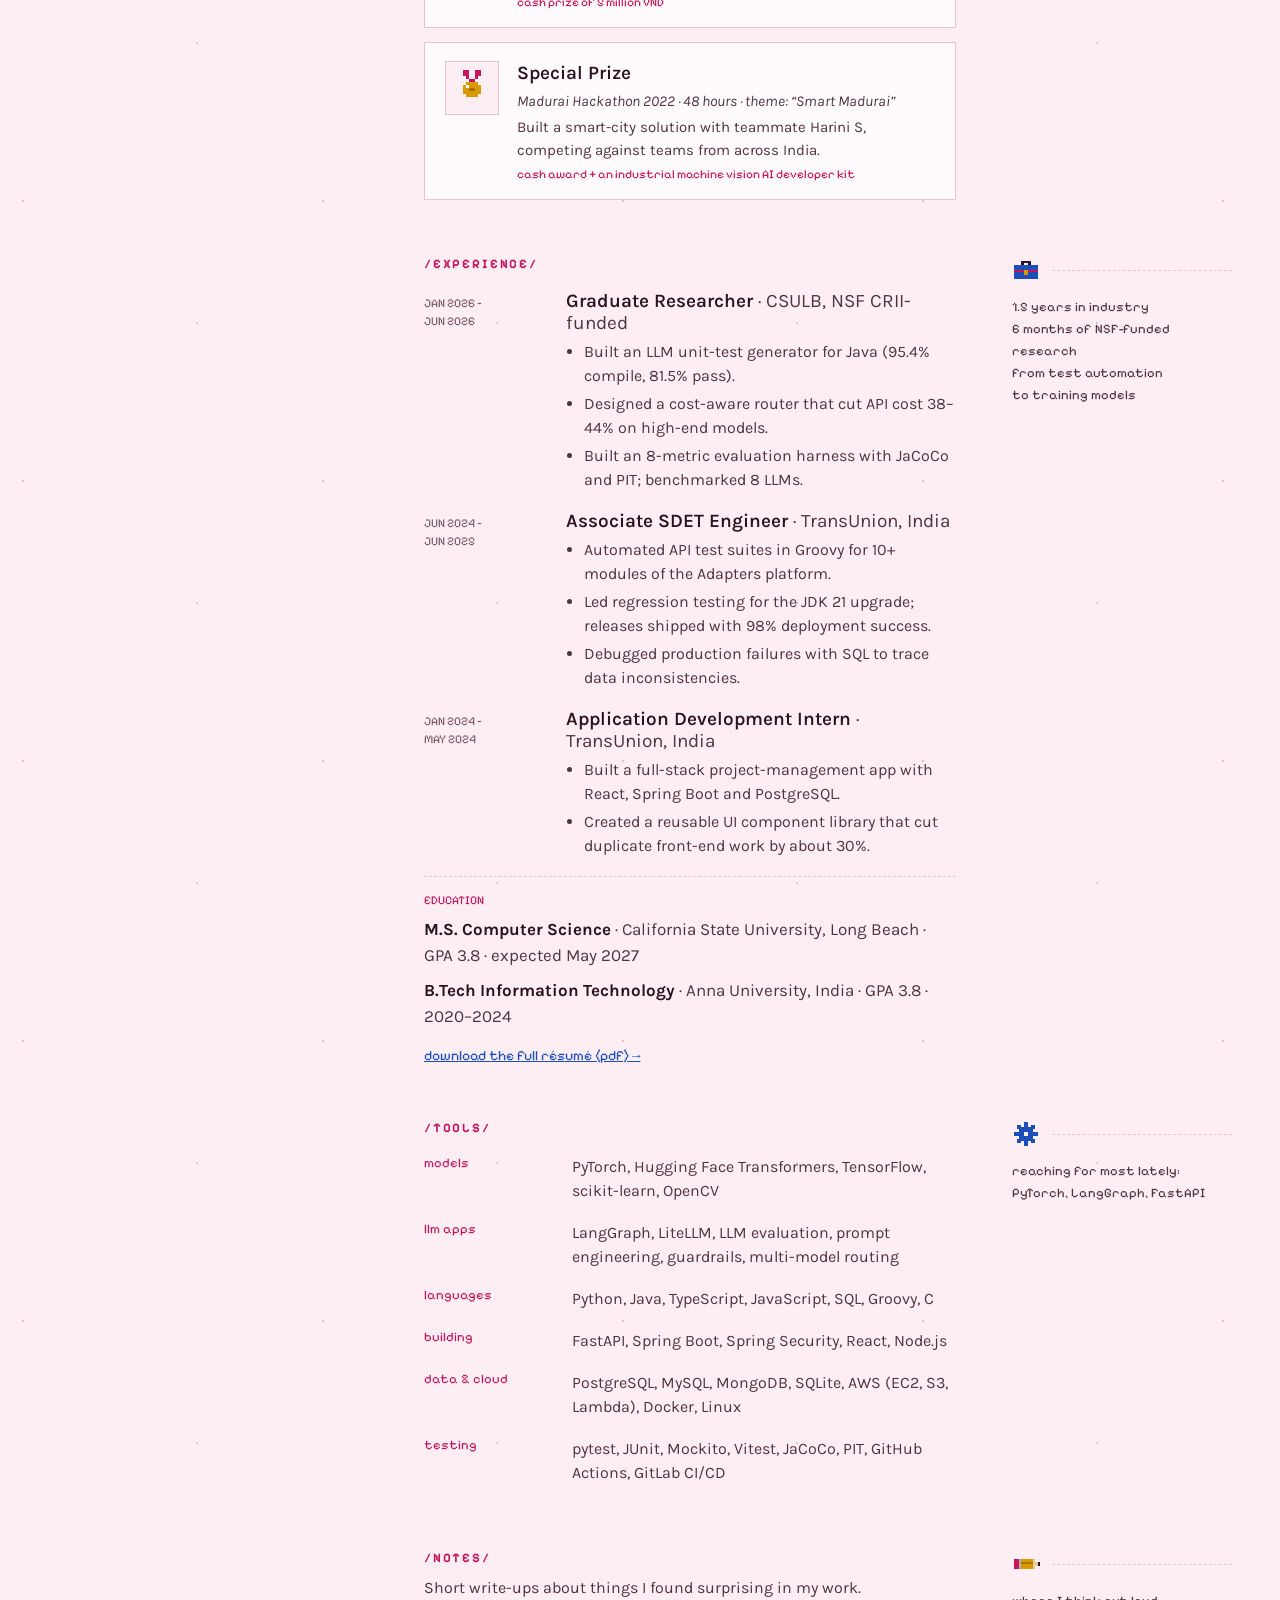
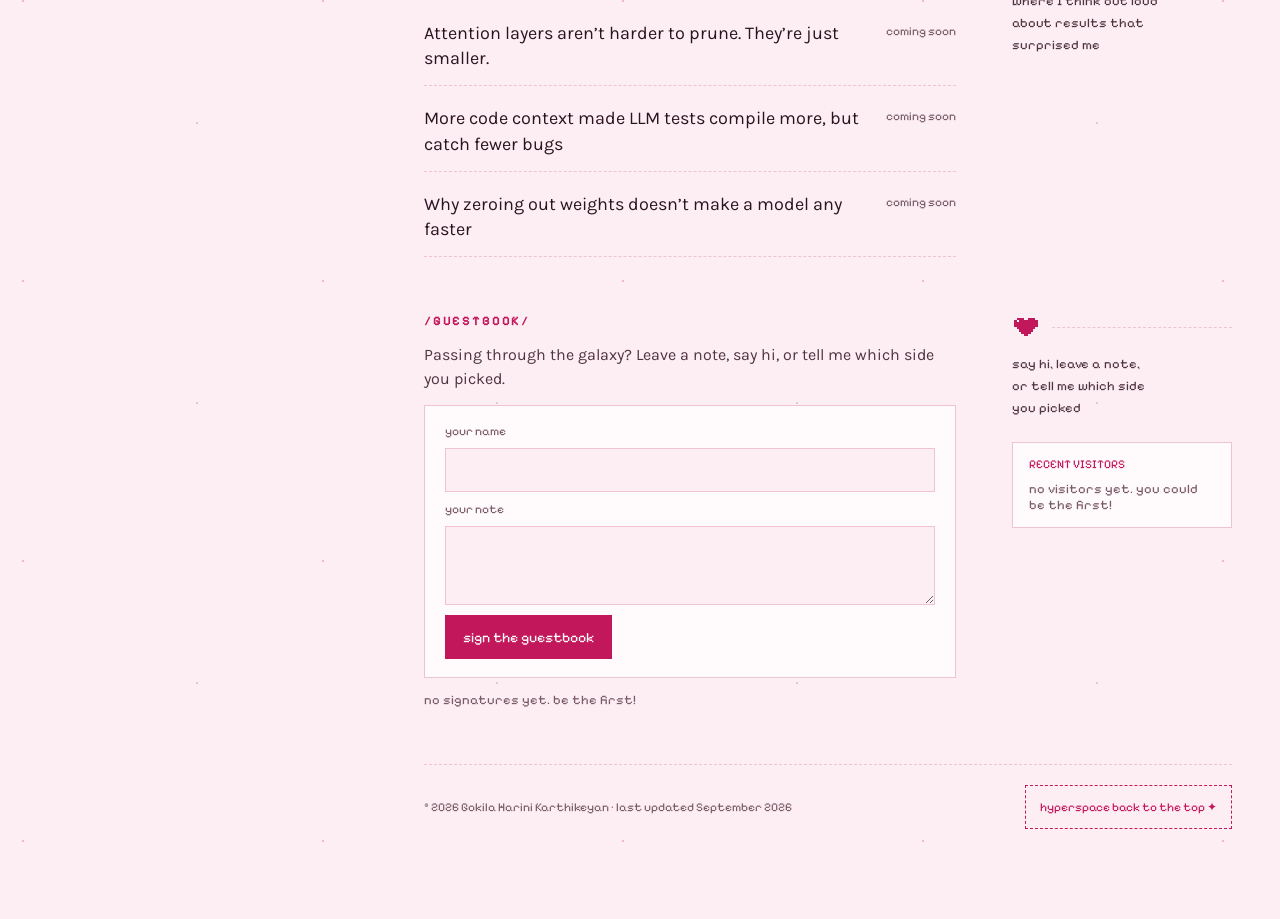
==== commit 4747055d: "sticky nav bar and mini widgets addition" ====
--- a/index.html
+++ b/index.html
@@ -31,8 +31,9 @@
 <div class="layout">
 <button class="planet" aria-label="Pixel planet. Click to switch between light side and dark side."><svg width="64" height="48" viewBox="0 0 14 11" shape-rendering="crispEdges" aria-hidden="true"><path style="fill: var(--gold)" d="M0 5h3v1H0z M11 5h3v1h-3z"/><path style="fill: var(--pinkSoft)" d="M5 1h4v1H5z M4 2h6v1H4z M3 3h8v5H3z M4 8h6v1H4z M5 9h4v1H5z"/><path style="fill: var(--pink)" d="M5 1h4v1H5z M9 2h1v1H9z M10 3h1v5h-1z M9 6h1v2H9z M8 8h2v1H8z M5 9h4v1H5z M4 8h1v1H4z M3 3h1v5H3z M4 2h1v1H4z"/><path fill="#ffffff" d="M5 2h2v1H5z M4 3h1v1H4z"/><path style="fill: var(--gold)" d="M1 6h12v1H1z"/></svg></button>
 
-<!-- ============ left column ============ -->
+<!-- ============ left: sticky bar ============ -->
 <header class="side">
+<div class="side-inner">
 <div class="side-toggle">
 <span>choose your side:</span>
 <button class="chip" data-side="light" aria-pressed="true">light side</button>
@@ -45,7 +46,7 @@
 <h1>Gokila Harini Krishna Karthikeyan</h1>
 </div>
 <div class="role">AI engineer · researcher · builder</div>
-<p class="lede">I train, shrink, and evaluate models, and I build the software that puts them in people's hands.</p>
+<p class="lede">I build things, break them on purpose, and build them again, better.Lately, those things are mostly AI models and the tools around them.</p>
 <p class="promise">↳ everything is on this one page. no loading screens, promise.</p>
 </div>
 
@@ -56,7 +57,7 @@
 
 <nav class="tiles" aria-label="Main">
 <a href="#about"><svg viewBox="0 0 12 12" shape-rendering="crispEdges" aria-hidden="true"><path style="fill: var(--gold)" d="M3 1h3v1H3z M2 2h5v1H2z M2 3h5v1H2z M3 4h4v1H3z M3 5h4v1H3z M9 5h2v1H9z M10 4h1v1h-1z M2 6h9v1H2z M2 7h9v1H2z M3 8h7v1H3z M4 9h5v1H4z"/><path style="fill: var(--pink)" d="M0 3h2v1H0z"/><path fill="#1a0f17" d="M3 2h1v1H3z"/><path style="fill: var(--goldDeep)" d="M5 7h3v1H5z"/></svg>/about/</a>
-<a href="#log"><svg viewBox="0 0 12 12" shape-rendering="crispEdges" aria-hidden="true"><path style="fill: var(--ink)" d="M2 1h7v1H2z M2 10h8v1H2z M2 2h1v8H2z M9 2h1v8H9z"/><path style="fill: var(--pink)" d="M4 3h4v1H4z M4 5h4v1H4z M4 7h3v1H4z"/></svg>/log/</a>
+<a href="#awards"><svg viewBox="0 0 12 12" shape-rendering="crispEdges" aria-hidden="true"><path style="fill: var(--pink)" d="M3 0h2v2H3z M7 0h2v2H7z M4 2h1v1H4z M7 2h1v1H7z M5 3h2v1H5z"/><path style="fill: var(--gold)" d="M4 4h4v1H4z M3 5h6v3H3z M4 8h4v1H4z"/><path fill="#ffffff" d="M4 5h1v1H4z"/><path style="fill: var(--goldDeep)" d="M5 6h2v1H5z"/></svg>/awards/</a>
 <a href="#projects"><svg viewBox="0 0 12 12" shape-rendering="crispEdges" aria-hidden="true"><path style="fill: var(--blue)" d="M3 3h6v1H3z M3 8h6v1H3z M3 4h1v4H3z M8 4h1v4H8z M4 1h1v2H4z M7 1h1v2H7z M4 9h1v2H4z M7 9h1v2H7z M1 4h2v1H1z M1 7h2v1H1z M9 4h2v1H9z M9 7h2v1H9z"/><path style="fill: var(--pink)" d="M5 5h2v2H5z"/></svg>/projects/</a>
 <a href="#papers"><svg viewBox="0 0 12 12" shape-rendering="crispEdges" aria-hidden="true"><path style="fill: var(--gold)" d="M5 0h2v2H5z M4 2h4v1H4z M1 3h10v1H1z M2 4h8v1H2z M3 5h6v2H3z M2 7h3v2H2z M7 7h3v2H7z M1 9h2v1H1z M9 9h2v1H9z"/></svg>/papers/</a>
 <a href="#experience"><svg viewBox="0 0 12 12" shape-rendering="crispEdges" aria-hidden="true"><path style="fill: var(--ink)" d="M4 2h4v1H4z M4 3h1v1H4z M7 3h1v1H7z"/><path style="fill: var(--blue)" d="M1 4h10v6H1z"/><path style="fill: var(--pink)" d="M1 6h10v1H1z"/><path style="fill: var(--gold)" d="M5 6h2v2H5z"/></svg>/experience/</a>
@@ -68,7 +69,7 @@
 
 <div class="currently panel">
 <div class="label">CURRENTLY</div>
-<div class="body">finishing my M.S. at CSULB (May 2027)<br>open to SWE, AI engineer &amp; ML research roles<br>shipping: Socrates' Duck to the VS Code Marketplace<br>reading: books where fish rain from the sky</div>
+<div class="body">finishing my M.S. at CSULB (May 2027)<br>open to SWE, AI engineer &amp; ML research roles.<br>Right now working on Socrates' Duck to the VS Code Marketplace<br></div>
 </div>
 
 <div class="socials">
@@ -82,19 +83,19 @@
 <div class="badge badge-pink">PINK POWERED</div>
 <div class="badge badge-blue">CSULB '27</div>
 </div>
+</div>
 </header>
 
-<!-- ============ right column ============ -->
+<!-- ============ middle: content, right: rail ============ -->
 <main class="main">
-
-<section id="about" class="section">
+<section id="about" class="section" style="grid-row: 1">
 <h2>/ABOUT/</h2>
 <p>Hi! I'm Gokila, a CS master's student at Cal State Long Beach. I like understanding why models behave the way they do, and then making them smaller, faster, and more honest about how well they work. Lately that's meant pruning audio transformers, rethinking GPU memory for LLM inference, and measuring whether LLM-written tests really catch bugs.</p>
 <p>I also love shipping things. Before grad school I spent a year and a half at TransUnion building full-stack apps and test automation, and right now I'm building a VS Code extension that teaches you to debug instead of doing it for you.</p>
-<p>When I'm away from the keyboard, you'll find me at the beach, wandering around town people-watching, stargazing, reading novels where fish rain from the sky, or rewatching Star Wars for the hundredth time. When I'm not away from it, I'm happily staring at my monitor for hours, building something.</p>
-</section>
-
-<section id="log" class="section">
+<p>When I'm away from the keyboard, you'll find me at the beach, wandering around town, people-watching, stargazing, reading novels where fish rain from the sky, or rewatching old cartoons and sitcoms for the hunderedth time. When I'm not away from it, I'm happily staring at my monitor for hours, building something.</p>
+</section>
+
+<section id="log" class="section" style="grid-row: 2">
 <h2>/LOG/</h2>
 <div class="log">
 <div><span class="when">now</span><span>Shipping Socrates' Duck to the VS Code Marketplace</span></div>
@@ -104,7 +105,7 @@
 </div>
 </section>
 
-<section id="projects" class="section">
+<section id="projects" class="section" style="grid-row: 3">
 <h2>/PROJECTS/</h2>
 <div class="filters" role="group" aria-label="Filter projects">
 <button class="chip" data-filter="all" aria-pressed="true">all</button>
@@ -153,15 +154,16 @@
 <a class="card" href="https://github.com/gokila16/Intelligent-CCTV-Surveillance-System" data-tags="research">
 <div class="card-icon"><svg viewBox="0 0 12 12" shape-rendering="crispEdges" aria-hidden="true"><path style="fill: var(--ink)" d="M2 3h7v4H2z M4 7h1v3H4z M2 10h5v1H2z"/><path style="fill: var(--pink)" d="M9 4h2v2H9z"/></svg></div>
 <div class="card-body">
-<div class="card-title"><span class="name">Intelligent CCTV Surveillance</span> <span class="tag tag-gold">★ BEST PAPER</span></div>
+<div class="card-title"><span class="name">Intelligent CCTV Surveillance</span> <span class="tag tag-gold">★ BEST PAPER</span> <span class="tag">RESFES AWARD</span></div>
 <div class="card-desc">Real-time weapon and activity detection with YOLOv7 and a CNN-LSTM, 92% accuracy. Published in Springer CCIS.</div>
 <div class="card-meta">yolov7 · cnn-lstm · opencv</div>
 </div>
 </a>
 </section>
 
-<section id="papers" class="section">
+<section id="papers" class="section" style="grid-row: 4">
 <h2>/PAPERS/</h2>
+<div class="m-note">4 papers · 2 published · 2 under review · earlier ones as Gokila Harini Krishna K</div>
 <div class="paper-card panel">
 <div class="tags"><span class="tag">FIRST AUTHOR</span><span class="tag tag-blue">UNDER REVIEW</span></div>
 <div class="title">Pruning Sensitivity of Audio Spectrogram Transformers: A Parameter-Matched Comparison of Attention and FFN Layers</div>
@@ -176,15 +178,64 @@
 <div class="venue">Under double-anonymous review</div>
 </div>
 <div class="paper-card panel">
+<div class="tags"><span class="tag">PUBLISHED · IEEE</span></div>
+<div class="title">The Traffic Violation Detection System using YoloV7</div>
+<div class="authors">S. Harini, M. Suguna, A. T. V. Subramani, <b>G. H. Krishna</b></div>
+<div class="venue">ICIPTM 2023 · IEEE</div>
+<div class="authors">Detects multiple traffic violations from a single surveillance video, reaching 93% accuracy on red-light skipping.</div>
+<div class="links"><a href="https://ieeexplore.ieee.org/document/10118105/">ieee xplore</a><a href="https://www.researchgate.net/publication/370661395_The_Traffic_Violation_Detection_System_using_YoloV7">researchgate</a></div>
+</div>
+<div class="paper-card panel">
 <div class="tags"><span class="tag tag-gold">★ BEST PAPER</span></div>
 <div class="title">Intelligent CCTV Surveillance</div>
 <div class="venue">ICNGCS 2023 · published in Springer CCIS</div>
 <div class="links"><a href="https://github.com/gokila16/Intelligent-CCTV-Surveillance-System">code</a></div>
 </div>
 </section>
-
-<section id="experience" class="section">
+<aside class="rail" style="grid-row: 4">
+<div class="rule"><svg viewBox="0 0 12 12" shape-rendering="crispEdges" aria-hidden="true"><path style="fill: var(--gold)" d="M5 0h2v2H5z M4 2h4v1H4z M1 3h10v1H1z M2 4h8v1H2z M3 5h6v2H3z M2 7h3v2H2z M7 7h3v2H7z M1 9h2v1H1z M9 9h2v1H9z"/></svg><span></span></div>
+<div class="txt">4 papers so far<br>2 published (IEEE, Springer)<br>2 under review<br>2 first-author<br><br><span class="dim">earlier papers are under<br>Gokila Harini Krishna K</span></div>
+</aside>
+
+<section id="awards" class="section" style="grid-row: 5">
+<h2>/AWARDS/</h2>
+<div class="m-note">3 awards · 1 international · 2 for the same CCTV system</div>
+<div class="award panel">
+<div class="award-icon"><svg viewBox="0 0 12 12" shape-rendering="crispEdges" aria-hidden="true"><path style="fill: var(--pink)" d="M3 0h2v2H3z M7 0h2v2H7z M4 2h1v1H4z M7 2h1v1H7z M5 3h2v1H5z"/><path style="fill: var(--gold)" d="M4 4h4v1H4z M3 5h6v3H3z M4 8h4v1H4z"/><path fill="#ffffff" d="M4 5h1v1H4z"/><path style="fill: var(--goldDeep)" d="M5 6h2v1H5z"/></svg></div>
+<div class="award-body">
+<div class="title">★ Best Paper Award</div>
+<div class="venue">ICNGCS 2023 · published in Springer CCIS</div>
+<div class="desc">For the Intelligent CCTV Surveillance System: real-time weapon and activity detection.</div>
+<div class="extra">best paper of the conference</div>
+</div>
+</div>
+<div class="award panel">
+<div class="award-icon"><svg viewBox="0 0 12 12" shape-rendering="crispEdges" aria-hidden="true"><path style="fill: var(--pink)" d="M3 0h2v2H3z M7 0h2v2H7z M4 2h1v1H4z M7 2h1v1H7z M5 3h2v1H5z"/><path style="fill: var(--gold)" d="M4 4h4v1H4z M3 5h6v3H3z M4 8h4v1H4z"/><path fill="#ffffff" d="M4 5h1v1H4z"/><path style="fill: var(--goldDeep)" d="M5 6h2v1H5z"/></svg></div>
+<div class="award-body">
+<div class="title">Potential Award</div>
+<div class="venue">ResFes 2022 · international research festival by FPT University, Vietnam</div>
+<div class="desc">With Team Nova, for the Intelligent CCTV Surveillance Monitoring System, presented to an international panel.</div>
+<div class="extra">cash prize of 5 million VND</div>
+</div>
+</div>
+<div class="award panel">
+<div class="award-icon"><svg viewBox="0 0 12 12" shape-rendering="crispEdges" aria-hidden="true"><path style="fill: var(--pink)" d="M3 0h2v2H3z M7 0h2v2H7z M4 2h1v1H4z M7 2h1v1H7z M5 3h2v1H5z"/><path style="fill: var(--gold)" d="M4 4h4v1H4z M3 5h6v3H3z M4 8h4v1H4z"/><path fill="#ffffff" d="M4 5h1v1H4z"/><path style="fill: var(--goldDeep)" d="M5 6h2v1H5z"/></svg></div>
+<div class="award-body">
+<div class="title">Special Prize</div>
+<div class="venue">Madurai Hackathon 2022 · 48 hours · theme: “Smart Madurai”</div>
+<div class="desc">Built a smart-city solution with teammate Harini S, competing against teams from across India.</div>
+<div class="extra">cash award + an industrial machine vision AI developer kit</div>
+</div>
+</div>
+</section>
+<aside class="rail" style="grid-row: 5">
+<div class="rule"><svg viewBox="0 0 12 12" shape-rendering="crispEdges" aria-hidden="true"><path style="fill: var(--pink)" d="M3 0h2v2H3z M7 0h2v2H7z M4 2h1v1H4z M7 2h1v1H7z M5 3h2v1H5z"/><path style="fill: var(--gold)" d="M4 4h4v1H4z M3 5h6v3H3z M4 8h4v1H4z"/><path fill="#ffffff" d="M4 5h1v1H4z"/><path style="fill: var(--goldDeep)" d="M5 6h2v1H5z"/></svg><span></span></div>
+<div class="txt">3 awards<br>1 international<br>2 for the same CCTV system<br>(it really wanted to be noticed)</div>
+</aside>
+
+<section id="experience" class="section" style="grid-row: 6">
 <h2>/EXPERIENCE/</h2>
+<div class="m-note">1.5 years in industry · 6 months of NSF-funded research</div>
 <div class="job">
 <div class="when">JAN 2026 –<br>JUN 2026</div>
 <div class="what">
@@ -213,9 +264,14 @@
 </div>
 <a class="resume-link" href="resume.pdf" download>download the full résumé (pdf) →</a>
 </section>
-
-<section id="tools" class="section">
+<aside class="rail" style="grid-row: 6">
+<div class="rule"><svg viewBox="0 0 12 12" shape-rendering="crispEdges" aria-hidden="true"><path style="fill: var(--ink)" d="M4 2h4v1H4z M4 3h1v1H4z M7 3h1v1H7z"/><path style="fill: var(--blue)" d="M1 4h10v6H1z"/><path style="fill: var(--pink)" d="M1 6h10v1H1z"/><path style="fill: var(--gold)" d="M5 6h2v2H5z"/></svg><span></span></div>
+<div class="txt">1.5 years in industry<br>6 months of NSF-funded research<br>from test automation<br>to training models</div>
+</aside>
+
+<section id="tools" class="section" style="grid-row: 7">
 <h2>/TOOLS/</h2>
+<div class="m-note">reaching for most lately: PyTorch, LangGraph, FastAPI</div>
 <table class="tools"><tbody>
 <tr><th scope="row">models</th><td>PyTorch, Hugging Face Transformers, TensorFlow, scikit-learn, OpenCV</td></tr>
 <tr><th scope="row">llm apps</th><td>LangGraph, LiteLLM, LLM evaluation, prompt engineering, guardrails, multi-model routing</td></tr>
@@ -225,17 +281,27 @@
 <tr><th scope="row">testing</th><td>pytest, JUnit, Mockito, Vitest, JaCoCo, PIT, GitHub Actions, GitLab CI/CD</td></tr>
 </tbody></table>
 </section>
-
-<section id="notes" class="section">
+<aside class="rail" style="grid-row: 7">
+<div class="rule"><svg viewBox="0 0 12 12" shape-rendering="crispEdges" aria-hidden="true"><path style="fill: var(--blue)" d="M5 1h2v2H5z M5 9h2v2H5z M1 5h2v2H1z M9 5h2v2H9z M2 2h2v2H2z M8 2h2v2H8z M2 8h2v2H2z M8 8h2v2H8z M3 3h6v6H3z"/><path style="fill: var(--bg)" d="M5 5h2v2H5z"/></svg><span></span></div>
+<div class="txt">reaching for most lately:<br>PyTorch, LangGraph, FastAPI</div>
+</aside>
+
+<section id="notes" class="section" style="grid-row: 8">
 <h2>/NOTES/</h2>
+<div class="m-note">where I think out loud about results that surprised me</div>
 <p class="blurb">Short write-ups about things I found surprising in my work.</p>
 <div class="note"><span class="t">Attention layers aren’t harder to prune. They’re just smaller.</span><span class="d">coming soon</span></div>
 <div class="note"><span class="t">More code context made LLM tests compile more, but catch fewer bugs</span><span class="d">coming soon</span></div>
 <div class="note"><span class="t">Why zeroing out weights doesn’t make a model any faster</span><span class="d">coming soon</span></div>
 </section>
-
-<section id="guestbook" class="section">
+<aside class="rail" style="grid-row: 8">
+<div class="rule"><svg viewBox="0 0 12 12" shape-rendering="crispEdges" aria-hidden="true"><path style="fill: var(--pink)" d="M1 4h2v4H1z"/><path fill="#b9a9b1" d="M3 4h1v4H3z"/><path style="fill: var(--gold)" d="M4 4h5v4H4z"/><path style="fill: var(--goldDeep)" d="M4 5h5v1H4z"/><path fill="#e8c9a0" d="M9 4h1v4H9z M10 5h1v2h-1z"/><path fill="#2a1420" d="M11 5h1v2h-1z"/></svg><span></span></div>
+<div class="txt">where I think out loud<br>about results that<br>surprised me</div>
+</aside>
+
+<section id="guestbook" class="section" style="grid-row: 9">
 <h2>/GUESTBOOK/</h2>
+<div class="m-note">say hi, or tell me which side you picked</div>
 <p class="blurb">Passing through the galaxy? Leave a note, say hi, or tell me which side you picked.</p>
 <form class="gb-form panel">
 <label for="gb-name">your name</label>
@@ -247,12 +313,20 @@
 <div class="gb-empty">no signatures yet. be the first!</div>
 <div class="gb-list" aria-live="polite"></div>
 </section>
-
-<footer class="foot">
+<aside class="rail" style="grid-row: 9">
+<div class="rule"><svg viewBox="0 0 12 12" shape-rendering="crispEdges" aria-hidden="true"><path style="fill: var(--pink)" d="M2 2h3v1H2z M7 2h3v1H7z M1 3h5v1H1z M6 3h5v1H6z M1 4h10v2H1z M2 6h8v1H2z M3 7h6v1H3z M4 8h4v1H4z M5 9h2v1H5z"/><path fill="#ffffff" d="M2 3h1v1H2z"/></svg><span></span></div>
+<div class="txt">say hi, leave a note,<br>or tell me which side<br>you picked</div>
+<div class="recent panel">
+<div class="label">RECENT VISITORS</div>
+<div class="recent-empty">no visitors yet. you could be the first!</div>
+<div class="recent-list"></div>
+</div>
+</aside>
+
+<footer class="foot" style="grid-row: 10">
 <span>© 2026 Gokila Harini Karthikeyan · last updated September 2026</span>
 <button class="hyper" data-hyperspace>hyperspace back to the top ✦</button>
 </footer>
-
 </main>
 </div>
 </div>
--- a/styles.css
+++ b/styles.css
@@ -76,7 +76,7 @@
 @keyframes flyby { 0% { offset-distance: 0%; } 40% { offset-distance: 100%; } 100% { offset-distance: 100%; } }
 
 .planet {
-  position: absolute; top: 150px; right: 16px; width: 64px; height: 48px; padding: 0; border: 0;
+  position: absolute; top: 12px; right: 48px; width: 64px; height: 48px; padding: 0; border: 0;
   background: transparent; cursor: pointer; z-index: 4;
   animation: bob 4s ease-in-out infinite;
 }
@@ -97,11 +97,19 @@
 .page { position: relative; min-height: 100vh; }
 .layout {
   position: relative; z-index: 1;
-  box-sizing: border-box; max-width: 1280px; margin: 0 auto;
-  padding: 90px 96px; display: flex; gap: 88px; align-items: flex-start;
-}
-.side { width: 400px; flex-shrink: 0; display: flex; flex-direction: column; gap: 30px; }
-.main { flex-grow: 1; min-width: 0; display: flex; flex-direction: column; gap: 56px; }
+  box-sizing: border-box; max-width: 1440px; margin: 0 auto; padding: 72px 48px 90px;
+  display: grid; grid-template-columns: 320px minmax(0, 1fr) 220px; column-gap: 56px; row-gap: 56px; align-items: start;
+}
+/* left bar: stays in view while the page scrolls; scrolls on its own if taller than the screen */
+.side { grid-column: 1; grid-row: 1 / span 10; align-self: stretch; }
+.side-inner {
+  position: sticky; top: 0; max-height: 100vh; overflow-y: auto; overscroll-behavior: contain;
+  box-sizing: border-box; margin-top: -24px; padding: 24px 8px 32px 2px;
+  display: flex; flex-direction: column; gap: 24px;
+  scrollbar-width: thin; scrollbar-color: var(--line) transparent;
+}
+.main { display: contents; }
+.main > .section { grid-column: 2; }
 
 .side-toggle { display: flex; align-items: center; gap: 10px; flex-wrap: wrap; font-family: var(--mono); font-size: 12px; color: var(--muted); }
 
@@ -115,7 +123,7 @@
 }
 .avatar img { width: 100%; height: 100%; object-fit: cover; display: block; }
 .avatar:has(img) { padding: 0; border-style: solid; }
-.intro h1 { margin: 0; font-size: 50px; line-height: 1.05; font-weight: 600; }
+.intro h1 { margin: 0; font-size: 42px; line-height: 1.05; font-weight: 600; }
 .role { font-family: var(--mono); font-size: 15px; color: var(--pink); }
 .lede { margin: 6px 0 0; font-size: 19px; line-height: 1.5; color: var(--soft); }
 .promise { margin: 4px 0 0; font-family: var(--mono); font-size: 14px; line-height: 1.5; color: var(--pink); }
@@ -159,6 +167,24 @@
 }
 .badge-pink { background: var(--pink); color: var(--onPink); }
 .badge-blue { border: 1px solid var(--blue); color: var(--blue); }
+
+/* right rail: section notes, recent visitors */
+.rail { grid-column: 3; display: flex; flex-direction: column; gap: 12px; }
+.rail .rule { display: flex; align-items: center; gap: 12px; }
+.rail .rule svg { width: 28px; height: 28px; flex-shrink: 0; }
+.rail .rule span { flex-grow: 1; border-top: 1px dashed var(--line); }
+.rail .txt { font-family: var(--mono); font-size: 13px; line-height: 1.7; color: var(--soft); }
+.rail .txt .dim { color: var(--muted); }
+
+.m-note { display: none; margin-top: -4px; font-family: var(--mono); font-size: 12px; line-height: 1.5; color: var(--muted); }
+.recent { margin-top: 10px; padding: 14px 16px; display: flex; flex-direction: column; gap: 10px; }
+.recent .label { font-family: var(--mono); font-size: 12px; color: var(--pink); }
+.recent-empty { font-family: var(--mono); font-size: 13px; color: var(--muted); }
+.recent-list { display: flex; flex-direction: column; gap: 10px; }
+.recent-list:empty { display: none; }
+.recent-list .who { font-family: var(--mono); font-size: 13px; color: var(--ink); }
+.recent-list .msg { font-size: 14px; line-height: 1.4; color: var(--soft); overflow-wrap: anywhere; }
+.recent-list > div { display: flex; flex-direction: column; gap: 2px; }
 
 /* sections */
 .section { display: flex; flex-direction: column; gap: 14px; scroll-margin-top: 24px; }
@@ -196,6 +222,15 @@
 .paper-card .authors { font-size: 15px; line-height: 1.5; color: var(--soft); }
 .paper-card .venue { font-size: 15px; font-style: italic; color: var(--soft); }
 .paper-card .links { display: flex; gap: 16px; font-family: var(--mono); font-size: 13px; }
+
+.award { padding: 18px 20px; display: flex; gap: 18px; }
+.award-icon { width: 52px; height: 52px; flex-shrink: 0; border: 1px solid var(--line); background: var(--bg); display: flex; align-items: center; justify-content: center; }
+.award-icon svg { width: 36px; height: 36px; }
+.award-body { display: flex; flex-direction: column; gap: 6px; }
+.award .title { font-size: 19px; font-weight: 600; line-height: 1.3; }
+.award .venue { font-size: 15px; font-style: italic; color: var(--soft); }
+.award .desc { font-size: 15px; line-height: 1.5; color: var(--soft); }
+.award .extra { font-family: var(--mono); font-size: 12px; color: var(--pink); }
 
 #experience { gap: 18px; }
 .job { display: flex; gap: 22px; }
@@ -245,6 +280,7 @@
 .gb-entry .msg { font-size: 16px; line-height: 1.5; color: var(--soft); white-space: pre-wrap; overflow-wrap: anywhere; }
 
 .foot {
+  grid-column: 2 / -1;
   border-top: 1px dashed var(--line); padding-top: 20px; display: flex; justify-content: space-between; align-items: center; gap: 12px;
   font-family: var(--mono); font-size: 12px; color: var(--muted);
 }
@@ -254,16 +290,20 @@
 }
 
 /* ---------- homepage: medium screens ---------- */
-@media (max-width: 1180px) {
-  .layout { padding: 72px 48px; gap: 56px; }
-  .side { width: 340px; }
-  .intro h1 { font-size: 44px; }
+@media (max-width: 1239px) {
+  .layout { grid-template-columns: 300px minmax(0, 1fr); column-gap: 48px; padding: 64px 40px 72px; }
+  .rail { display: none; }
+  .m-note { display: block; }
+  .foot { grid-column: 2; }
+  .intro h1 { font-size: 38px; }
 }
 
 /* ---------- homepage: phone ---------- */
 @media (max-width: 899px) {
-  .layout { flex-direction: column; align-items: stretch; padding: 64px 24px 48px; gap: 40px; }
-  .side { width: auto; gap: 14px; }
+  .layout { display: flex; flex-direction: column; align-items: stretch; padding: 64px 24px 48px; gap: 40px; }
+  .side { display: flex; flex-direction: column; gap: 14px; }
+  .side-inner { display: contents; }
+  .main { display: flex; flex-direction: column; }
   .planet { display: none; }
   .flyby { width: 57px; height: 36px; animation-duration: 22s; }
 
@@ -274,7 +314,7 @@
   .lede { order: 4; margin: 0; font-size: 18px; }
   .promise { order: 5; margin: 0; font-size: 13px; }
   .duck { order: 6; gap: 12px; }
-  .side > .btn-pink { order: 7; }
+  .side-inner > .btn-pink { order: 7; }
   .socials { order: 8; justify-content: space-between; }
   .tiles { order: 9; margin-top: 26px; gap: 8px; }
   .currently { order: 10; margin-top: 26px; padding: 16px; gap: 6px; }
@@ -313,6 +353,14 @@
   .paper-card { padding: 14px 16px; gap: 6px; }
   .paper-card .title { font-size: 17px; font-weight: 700; }
   .paper-card .authors, .paper-card .venue { font-size: 14px; }
+  .award { padding: 14px 16px; gap: 12px; }
+  .award-icon { width: auto; height: auto; border: 0; background: transparent; align-items: flex-start; }
+  .award-icon svg { width: 30px; height: 30px; }
+  .award-body { gap: 4px; }
+  .award .title { font-size: 17px; font-weight: 700; }
+  .award .venue { font-size: 14px; }
+  .award .desc { display: none; }
+  .award .extra { font-size: 11px; }
 
   .job { flex-direction: column; gap: 4px; }
   .job .when { width: auto; font-size: 11px; padding-top: 0; }
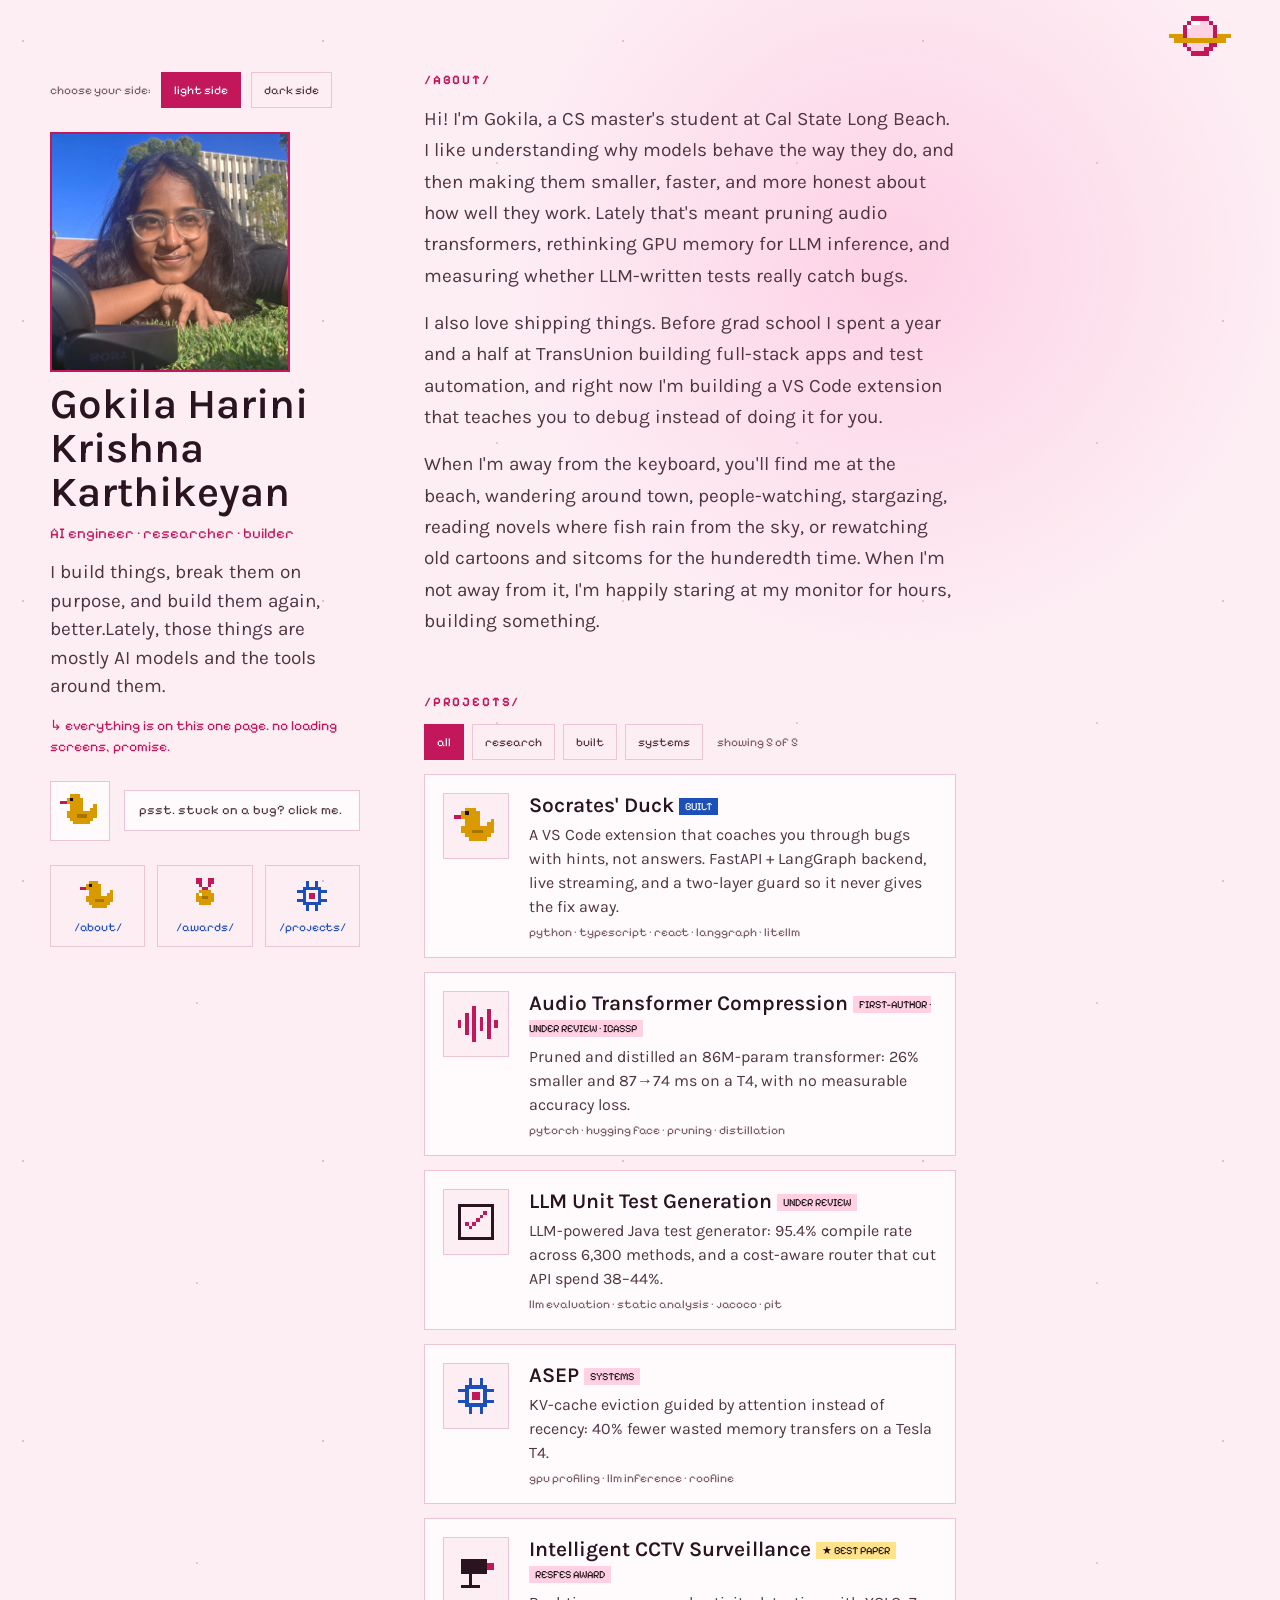
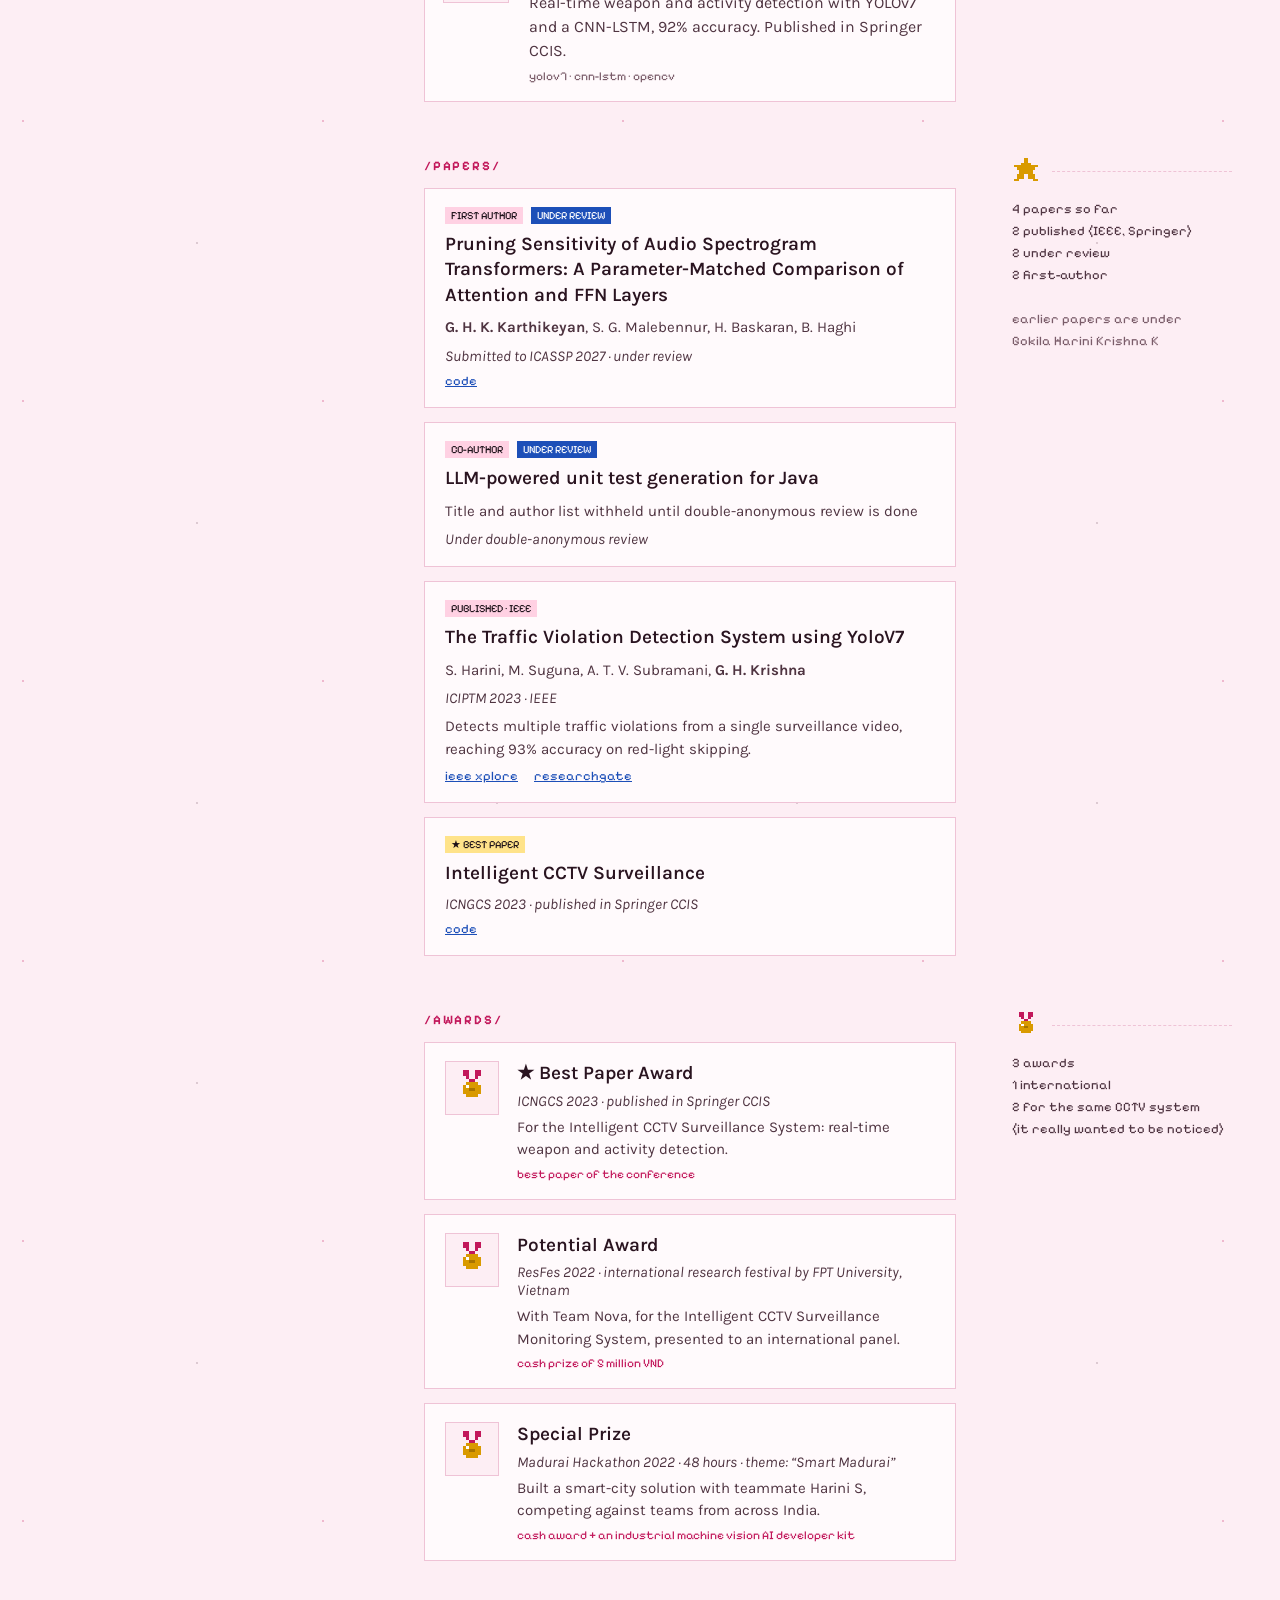
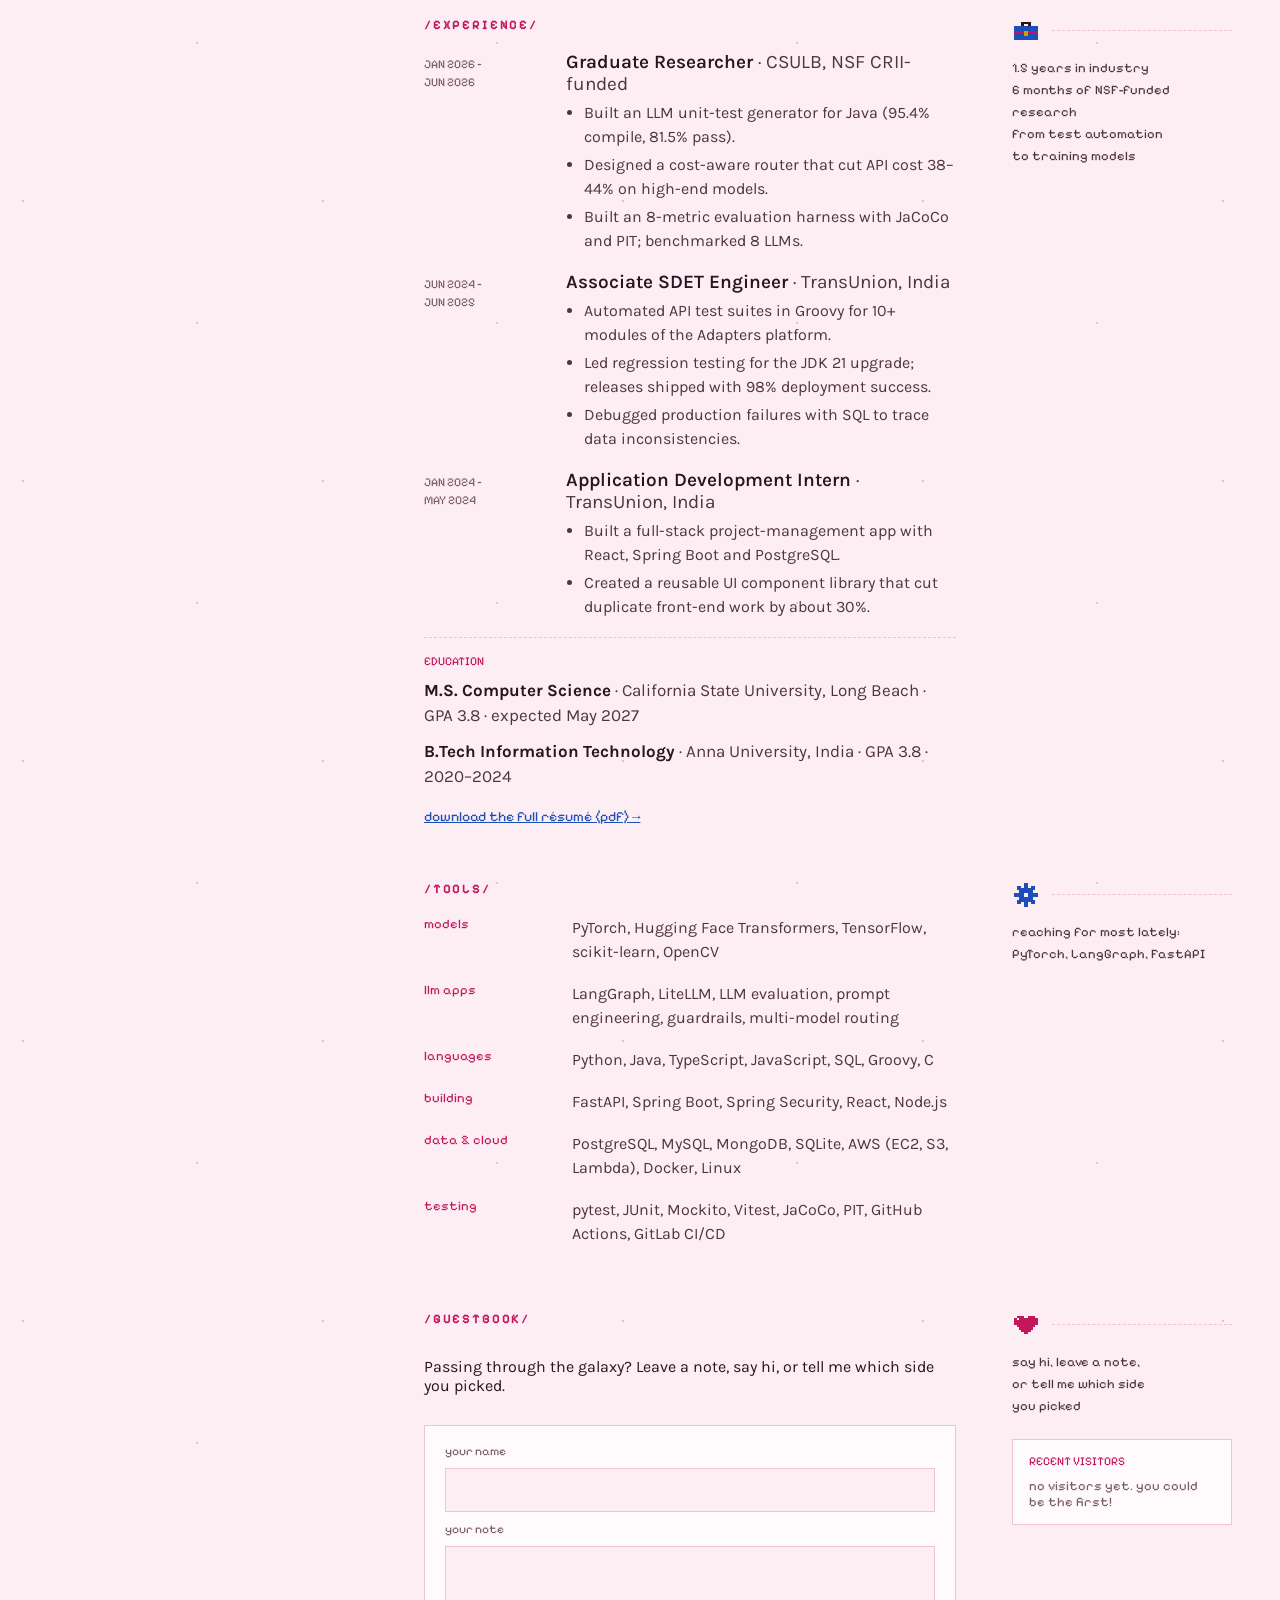
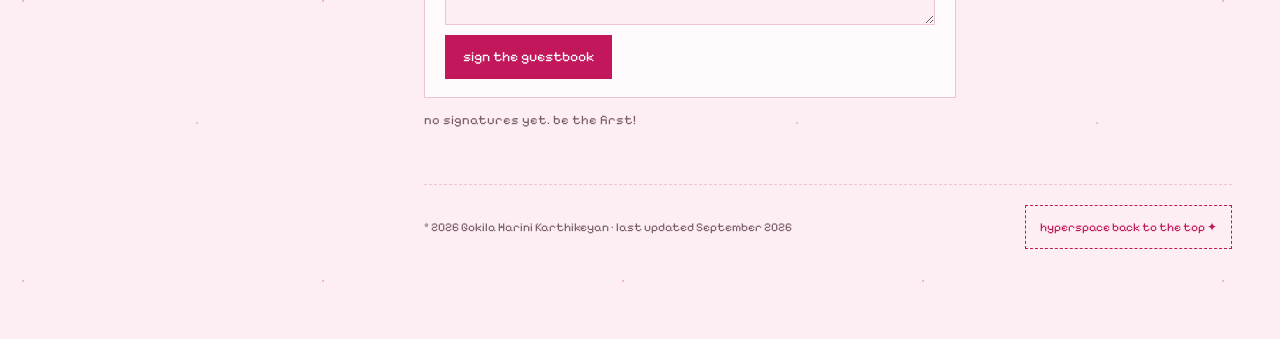
==== commit 3605f5c1: "Bigger avatar, remove log and notes sections" ====
--- a/index.html
+++ b/index.html
@@ -62,7 +62,6 @@
 <a href="#papers"><svg viewBox="0 0 12 12" shape-rendering="crispEdges" aria-hidden="true"><path style="fill: var(--gold)" d="M5 0h2v2H5z M4 2h4v1H4z M1 3h10v1H1z M2 4h8v1H2z M3 5h6v2H3z M2 7h3v2H2z M7 7h3v2H7z M1 9h2v1H1z M9 9h2v1H9z"/></svg>/papers/</a>
 <a href="#experience"><svg viewBox="0 0 12 12" shape-rendering="crispEdges" aria-hidden="true"><path style="fill: var(--ink)" d="M4 2h4v1H4z M4 3h1v1H4z M7 3h1v1H7z"/><path style="fill: var(--blue)" d="M1 4h10v6H1z"/><path style="fill: var(--pink)" d="M1 6h10v1H1z"/><path style="fill: var(--gold)" d="M5 6h2v2H5z"/></svg>/experience/</a>
 <a href="#tools"><svg viewBox="0 0 12 12" shape-rendering="crispEdges" aria-hidden="true"><path style="fill: var(--blue)" d="M5 1h2v2H5z M5 9h2v2H5z M1 5h2v2H1z M9 5h2v2H9z M2 2h2v2H2z M8 2h2v2H8z M2 8h2v2H2z M8 8h2v2H8z M3 3h6v6H3z"/><path style="fill: var(--bg)" d="M5 5h2v2H5z"/></svg>/tools/</a>
-<a href="#notes"><svg viewBox="0 0 12 12" shape-rendering="crispEdges" aria-hidden="true"><path style="fill: var(--pink)" d="M1 4h2v4H1z"/><path fill="#b9a9b1" d="M3 4h1v4H3z"/><path style="fill: var(--gold)" d="M4 4h5v4H4z"/><path style="fill: var(--goldDeep)" d="M4 5h5v1H4z"/><path fill="#e8c9a0" d="M9 4h1v4H9z M10 5h1v2h-1z"/><path fill="#2a1420" d="M11 5h1v2h-1z"/></svg>/notes/</a>
 <a href="#guestbook"><svg viewBox="0 0 12 12" shape-rendering="crispEdges" aria-hidden="true"><path style="fill: var(--pink)" d="M2 2h3v1H2z M7 2h3v1H7z M1 3h5v1H1z M6 3h5v1H6z M1 4h10v2H1z M2 6h8v1H2z M3 7h6v1H3z M4 8h4v1H4z M5 9h2v1H5z"/><path fill="#ffffff" d="M2 3h1v1H2z"/></svg>/guestbook/</a>
 <a href="resume.pdf"><svg viewBox="0 0 12 12" shape-rendering="crispEdges" aria-hidden="true"><path style="fill: var(--ink)" d="M2 1h6v1H2z M8 2h1v1H8z M9 3h1v8H9z M2 10h8v1H2z M2 2h1v8H2z"/><path style="fill: var(--blue)" d="M4 6h4v1H4z M4 8h4v1H4z M4 4h2v1H4z"/></svg>/cv.pdf/</a>
 </nav>
@@ -95,17 +94,7 @@
 <p>When I'm away from the keyboard, you'll find me at the beach, wandering around town, people-watching, stargazing, reading novels where fish rain from the sky, or rewatching old cartoons and sitcoms for the hunderedth time. When I'm not away from it, I'm happily staring at my monitor for hours, building something.</p>
 </section>
 
-<section id="log" class="section" style="grid-row: 2">
-<h2>/LOG/</h2>
-<div class="log">
-<div><span class="when">now</span><span>Shipping Socrates' Duck to the VS Code Marketplace</span></div>
-<div><span class="when">2026.07</span><span>Wrapped the audio transformer compression study</span></div>
-<div><span class="when">2026</span><span>LLM test-generation paper submitted for review (fingers crossed)</span></div>
-<div><span class="when">2023</span><span>Best Paper at ICNGCS for the CCTV system</span></div>
-</div>
-</section>
-
-<section id="projects" class="section" style="grid-row: 3">
+<section id="projects" class="section" style="grid-row: 2">
 <h2>/PROJECTS/</h2>
 <div class="filters" role="group" aria-label="Filter projects">
 <button class="chip" data-filter="all" aria-pressed="true">all</button>
@@ -161,7 +150,7 @@
 </a>
 </section>
 
-<section id="papers" class="section" style="grid-row: 4">
+<section id="papers" class="section" style="grid-row: 3">
 <h2>/PAPERS/</h2>
 <div class="m-note">4 papers · 2 published · 2 under review · earlier ones as Gokila Harini Krishna K</div>
 <div class="paper-card panel">
@@ -192,12 +181,12 @@
 <div class="links"><a href="https://github.com/gokila16/Intelligent-CCTV-Surveillance-System">code</a></div>
 </div>
 </section>
-<aside class="rail" style="grid-row: 4">
+<aside class="rail" style="grid-row: 3">
 <div class="rule"><svg viewBox="0 0 12 12" shape-rendering="crispEdges" aria-hidden="true"><path style="fill: var(--gold)" d="M5 0h2v2H5z M4 2h4v1H4z M1 3h10v1H1z M2 4h8v1H2z M3 5h6v2H3z M2 7h3v2H2z M7 7h3v2H7z M1 9h2v1H1z M9 9h2v1H9z"/></svg><span></span></div>
 <div class="txt">4 papers so far<br>2 published (IEEE, Springer)<br>2 under review<br>2 first-author<br><br><span class="dim">earlier papers are under<br>Gokila Harini Krishna K</span></div>
 </aside>
 
-<section id="awards" class="section" style="grid-row: 5">
+<section id="awards" class="section" style="grid-row: 4">
 <h2>/AWARDS/</h2>
 <div class="m-note">3 awards · 1 international · 2 for the same CCTV system</div>
 <div class="award panel">
@@ -228,12 +217,12 @@
 </div>
 </div>
 </section>
-<aside class="rail" style="grid-row: 5">
+<aside class="rail" style="grid-row: 4">
 <div class="rule"><svg viewBox="0 0 12 12" shape-rendering="crispEdges" aria-hidden="true"><path style="fill: var(--pink)" d="M3 0h2v2H3z M7 0h2v2H7z M4 2h1v1H4z M7 2h1v1H7z M5 3h2v1H5z"/><path style="fill: var(--gold)" d="M4 4h4v1H4z M3 5h6v3H3z M4 8h4v1H4z"/><path fill="#ffffff" d="M4 5h1v1H4z"/><path style="fill: var(--goldDeep)" d="M5 6h2v1H5z"/></svg><span></span></div>
 <div class="txt">3 awards<br>1 international<br>2 for the same CCTV system<br>(it really wanted to be noticed)</div>
 </aside>
 
-<section id="experience" class="section" style="grid-row: 6">
+<section id="experience" class="section" style="grid-row: 5">
 <h2>/EXPERIENCE/</h2>
 <div class="m-note">1.5 years in industry · 6 months of NSF-funded research</div>
 <div class="job">
@@ -264,12 +253,12 @@
 </div>
 <a class="resume-link" href="resume.pdf" download>download the full résumé (pdf) →</a>
 </section>
-<aside class="rail" style="grid-row: 6">
+<aside class="rail" style="grid-row: 5">
 <div class="rule"><svg viewBox="0 0 12 12" shape-rendering="crispEdges" aria-hidden="true"><path style="fill: var(--ink)" d="M4 2h4v1H4z M4 3h1v1H4z M7 3h1v1H7z"/><path style="fill: var(--blue)" d="M1 4h10v6H1z"/><path style="fill: var(--pink)" d="M1 6h10v1H1z"/><path style="fill: var(--gold)" d="M5 6h2v2H5z"/></svg><span></span></div>
 <div class="txt">1.5 years in industry<br>6 months of NSF-funded research<br>from test automation<br>to training models</div>
 </aside>
 
-<section id="tools" class="section" style="grid-row: 7">
+<section id="tools" class="section" style="grid-row: 6">
 <h2>/TOOLS/</h2>
 <div class="m-note">reaching for most lately: PyTorch, LangGraph, FastAPI</div>
 <table class="tools"><tbody>
@@ -281,25 +270,12 @@
 <tr><th scope="row">testing</th><td>pytest, JUnit, Mockito, Vitest, JaCoCo, PIT, GitHub Actions, GitLab CI/CD</td></tr>
 </tbody></table>
 </section>
-<aside class="rail" style="grid-row: 7">
+<aside class="rail" style="grid-row: 6">
 <div class="rule"><svg viewBox="0 0 12 12" shape-rendering="crispEdges" aria-hidden="true"><path style="fill: var(--blue)" d="M5 1h2v2H5z M5 9h2v2H5z M1 5h2v2H1z M9 5h2v2H9z M2 2h2v2H2z M8 2h2v2H8z M2 8h2v2H2z M8 8h2v2H8z M3 3h6v6H3z"/><path style="fill: var(--bg)" d="M5 5h2v2H5z"/></svg><span></span></div>
 <div class="txt">reaching for most lately:<br>PyTorch, LangGraph, FastAPI</div>
 </aside>
 
-<section id="notes" class="section" style="grid-row: 8">
-<h2>/NOTES/</h2>
-<div class="m-note">where I think out loud about results that surprised me</div>
-<p class="blurb">Short write-ups about things I found surprising in my work.</p>
-<div class="note"><span class="t">Attention layers aren’t harder to prune. They’re just smaller.</span><span class="d">coming soon</span></div>
-<div class="note"><span class="t">More code context made LLM tests compile more, but catch fewer bugs</span><span class="d">coming soon</span></div>
-<div class="note"><span class="t">Why zeroing out weights doesn’t make a model any faster</span><span class="d">coming soon</span></div>
-</section>
-<aside class="rail" style="grid-row: 8">
-<div class="rule"><svg viewBox="0 0 12 12" shape-rendering="crispEdges" aria-hidden="true"><path style="fill: var(--pink)" d="M1 4h2v4H1z"/><path fill="#b9a9b1" d="M3 4h1v4H3z"/><path style="fill: var(--gold)" d="M4 4h5v4H4z"/><path style="fill: var(--goldDeep)" d="M4 5h5v1H4z"/><path fill="#e8c9a0" d="M9 4h1v4H9z M10 5h1v2h-1z"/><path fill="#2a1420" d="M11 5h1v2h-1z"/></svg><span></span></div>
-<div class="txt">where I think out loud<br>about results that<br>surprised me</div>
-</aside>
-
-<section id="guestbook" class="section" style="grid-row: 9">
+<section id="guestbook" class="section" style="grid-row: 7">
 <h2>/GUESTBOOK/</h2>
 <div class="m-note">say hi, or tell me which side you picked</div>
 <p class="blurb">Passing through the galaxy? Leave a note, say hi, or tell me which side you picked.</p>
@@ -313,7 +289,7 @@
 <div class="gb-empty">no signatures yet. be the first!</div>
 <div class="gb-list" aria-live="polite"></div>
 </section>
-<aside class="rail" style="grid-row: 9">
+<aside class="rail" style="grid-row: 7">
 <div class="rule"><svg viewBox="0 0 12 12" shape-rendering="crispEdges" aria-hidden="true"><path style="fill: var(--pink)" d="M2 2h3v1H2z M7 2h3v1H7z M1 3h5v1H1z M6 3h5v1H6z M1 4h10v2H1z M2 6h8v1H2z M3 7h6v1H3z M4 8h4v1H4z M5 9h2v1H5z"/><path fill="#ffffff" d="M2 3h1v1H2z"/></svg><span></span></div>
 <div class="txt">say hi, leave a note,<br>or tell me which side<br>you picked</div>
 <div class="recent panel">
@@ -323,7 +299,7 @@
 </div>
 </aside>
 
-<footer class="foot" style="grid-row: 10">
+<footer class="foot" style="grid-row: 8">
 <span>© 2026 Gokila Harini Karthikeyan · last updated September 2026</span>
 <button class="hyper" data-hyperspace>hyperspace back to the top ✦</button>
 </footer>
--- a/styles.css
+++ b/styles.css
@@ -101,7 +101,7 @@
   display: grid; grid-template-columns: 320px minmax(0, 1fr) 220px; column-gap: 56px; row-gap: 56px; align-items: start;
 }
 /* left bar: stays in view while the page scrolls; scrolls on its own if taller than the screen */
-.side { grid-column: 1; grid-row: 1 / span 10; align-self: stretch; }
+.side { grid-column: 1; grid-row: 1 / span 8; align-self: stretch; }
 .side-inner {
   position: sticky; top: 0; max-height: 100vh; overflow-y: auto; overscroll-behavior: contain;
   box-sizing: border-box; margin-top: -24px; padding: 24px 8px 32px 2px;
@@ -116,7 +116,7 @@
 .intro { display: flex; flex-direction: column; gap: 10px; }
 .id-row { display: flex; flex-direction: column; gap: 10px; }
 .avatar {
-  width: 120px; height: 120px; flex-shrink: 0; box-sizing: border-box;
+  width: 240px; height: 240px; flex-shrink: 0; box-sizing: border-box;
   border: 2px dashed var(--pink); background: var(--panel);
   display: flex; align-items: center; justify-content: center; text-align: center; padding: 8px;
   font-family: var(--mono); font-size: 11px; line-height: 1.4; color: var(--muted);
@@ -192,9 +192,6 @@
 #about { gap: 16px; }
 #about p { margin: 0; font-size: 19px; line-height: 1.65; color: var(--soft); }
 
-.log { display: flex; flex-direction: column; gap: 10px; font-size: 17px; line-height: 1.45; }
-.log div { display: flex; gap: 20px; }
-.log .when { width: 86px; flex-shrink: 0; font-family: var(--mono); font-size: 13px; color: var(--muted); padding-top: 2px; }
 
 .filters { display: flex; align-items: center; gap: 8px; flex-wrap: wrap; }
 .filters .count { font-family: var(--mono); font-size: 12px; color: var(--muted); margin-left: 6px; }
@@ -251,15 +248,9 @@
 .tools th { padding: 9px 18px 9px 0; font-family: var(--mono); font-size: 13px; font-weight: 400; color: var(--pink); vertical-align: top; width: 130px; text-align: left; }
 .tools td { padding: 9px 0; font-size: 16px; line-height: 1.5; color: var(--soft); }
 
-#notes { gap: 6px; }
-#notes .blurb { margin: 6px 0 4px; font-size: 16px; color: var(--soft); }
-.note {
   display: flex; justify-content: space-between; gap: 18px; padding: 14px 0;
   border-bottom: 1px dashed var(--line); text-decoration: none; color: var(--ink);
 }
-a.note:hover { color: var(--pinkHover); }
-.note .t { font-size: 18px; line-height: 1.4; }
-.note .d { flex-shrink: 0; font-family: var(--mono); font-size: 12px; color: var(--muted); padding-top: 3px; }
 
 #guestbook .blurb { margin: 0; font-size: 16px; line-height: 1.5; color: var(--soft); }
 .gb-form { padding: 18px 20px; display: flex; flex-direction: column; gap: 10px; }
@@ -335,9 +326,6 @@
   .section { gap: 12px; }
   #about { gap: 14px; }
   #about p { font-size: 17px; line-height: 1.6; }
-  .log { font-size: 15px; }
-  .log div { gap: 14px; }
-  .log .when { width: 64px; font-size: 12px; padding-top: 1px; }
   .filters { gap: 6px; }
 
   .card { display: grid; grid-template-columns: 48px minmax(0, 1fr); column-gap: 12px; row-gap: 8px; padding: 16px; }
@@ -382,9 +370,6 @@
   .tools th { width: auto; padding: 0; font-size: 12px; }
   .tools td { padding: 0; font-size: 15px; }
 
-  #notes { gap: 4px; }
-  .note { padding: 12px 0; }
-  .note .t { font-size: 16px; }
 
   #guestbook .blurb { font-size: 15px; }
   .gb-form { border: 0; background: transparent; padding: 0; gap: 12px; }
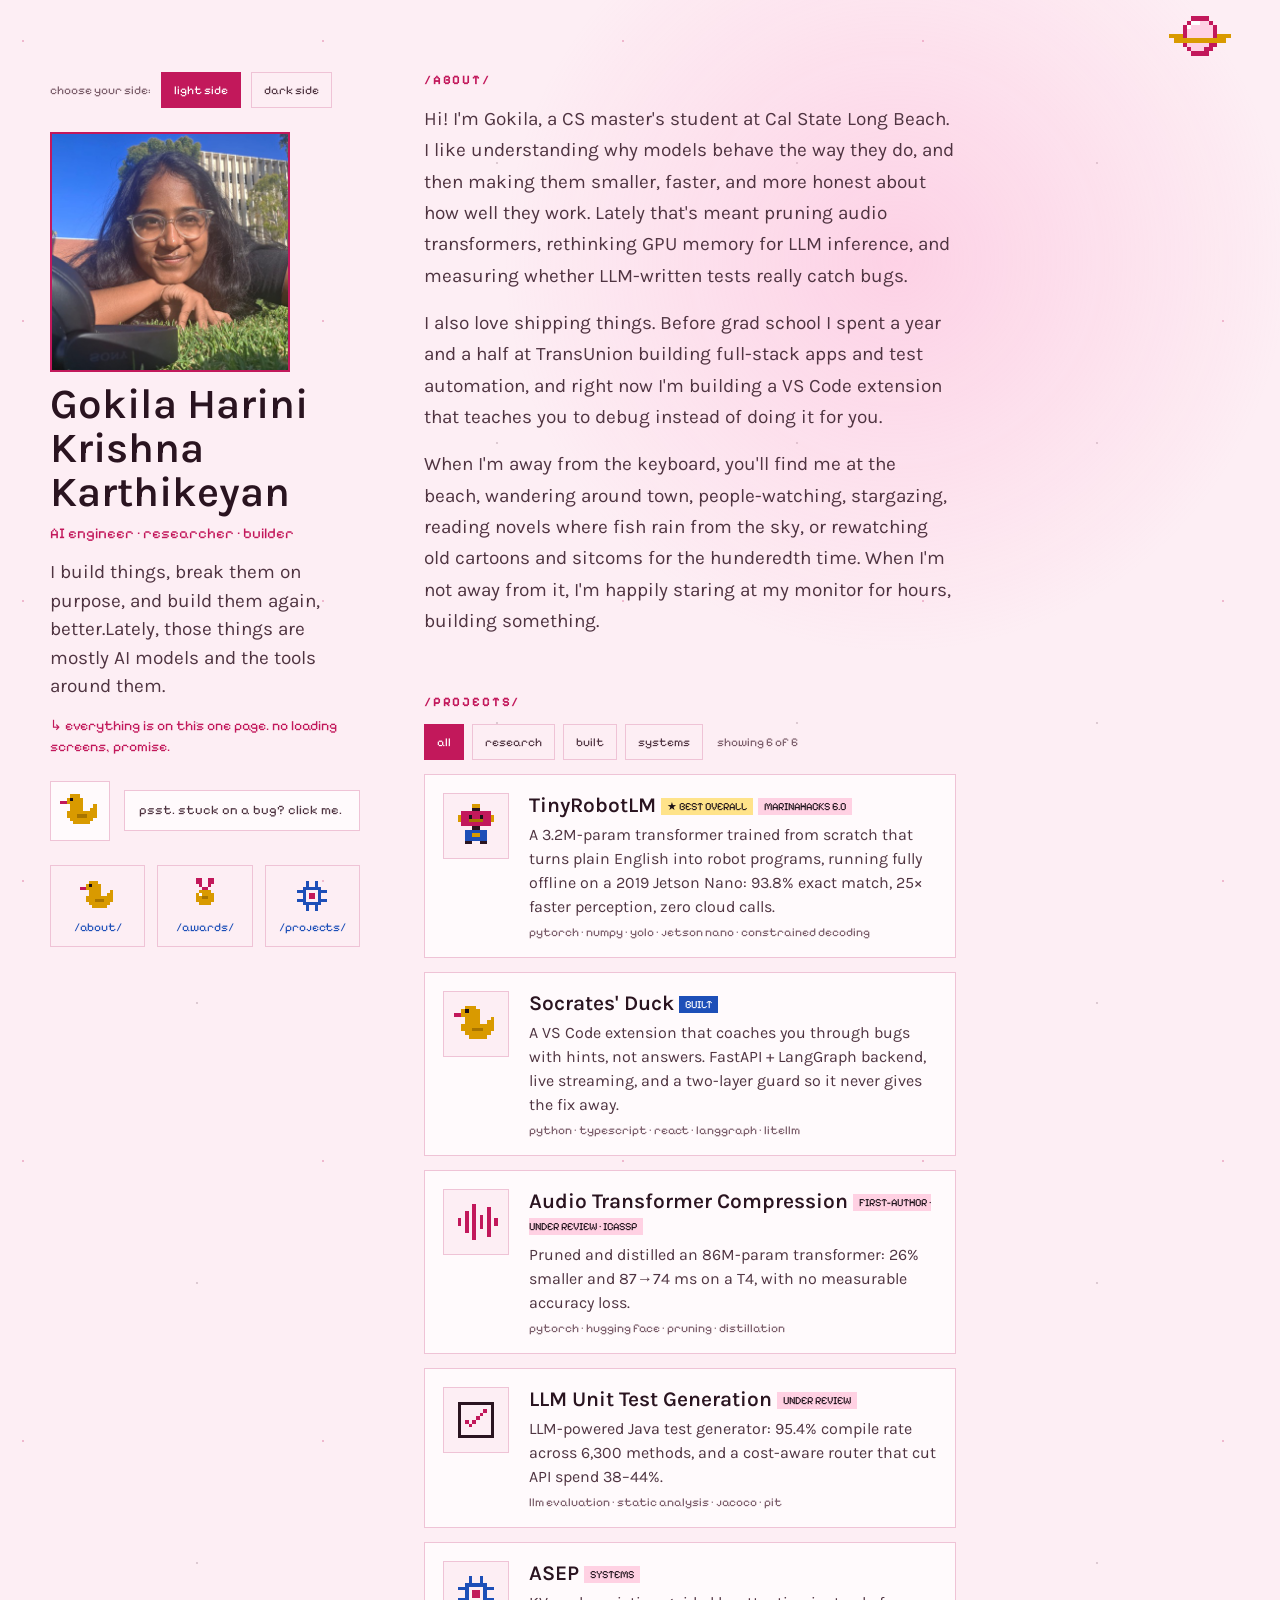
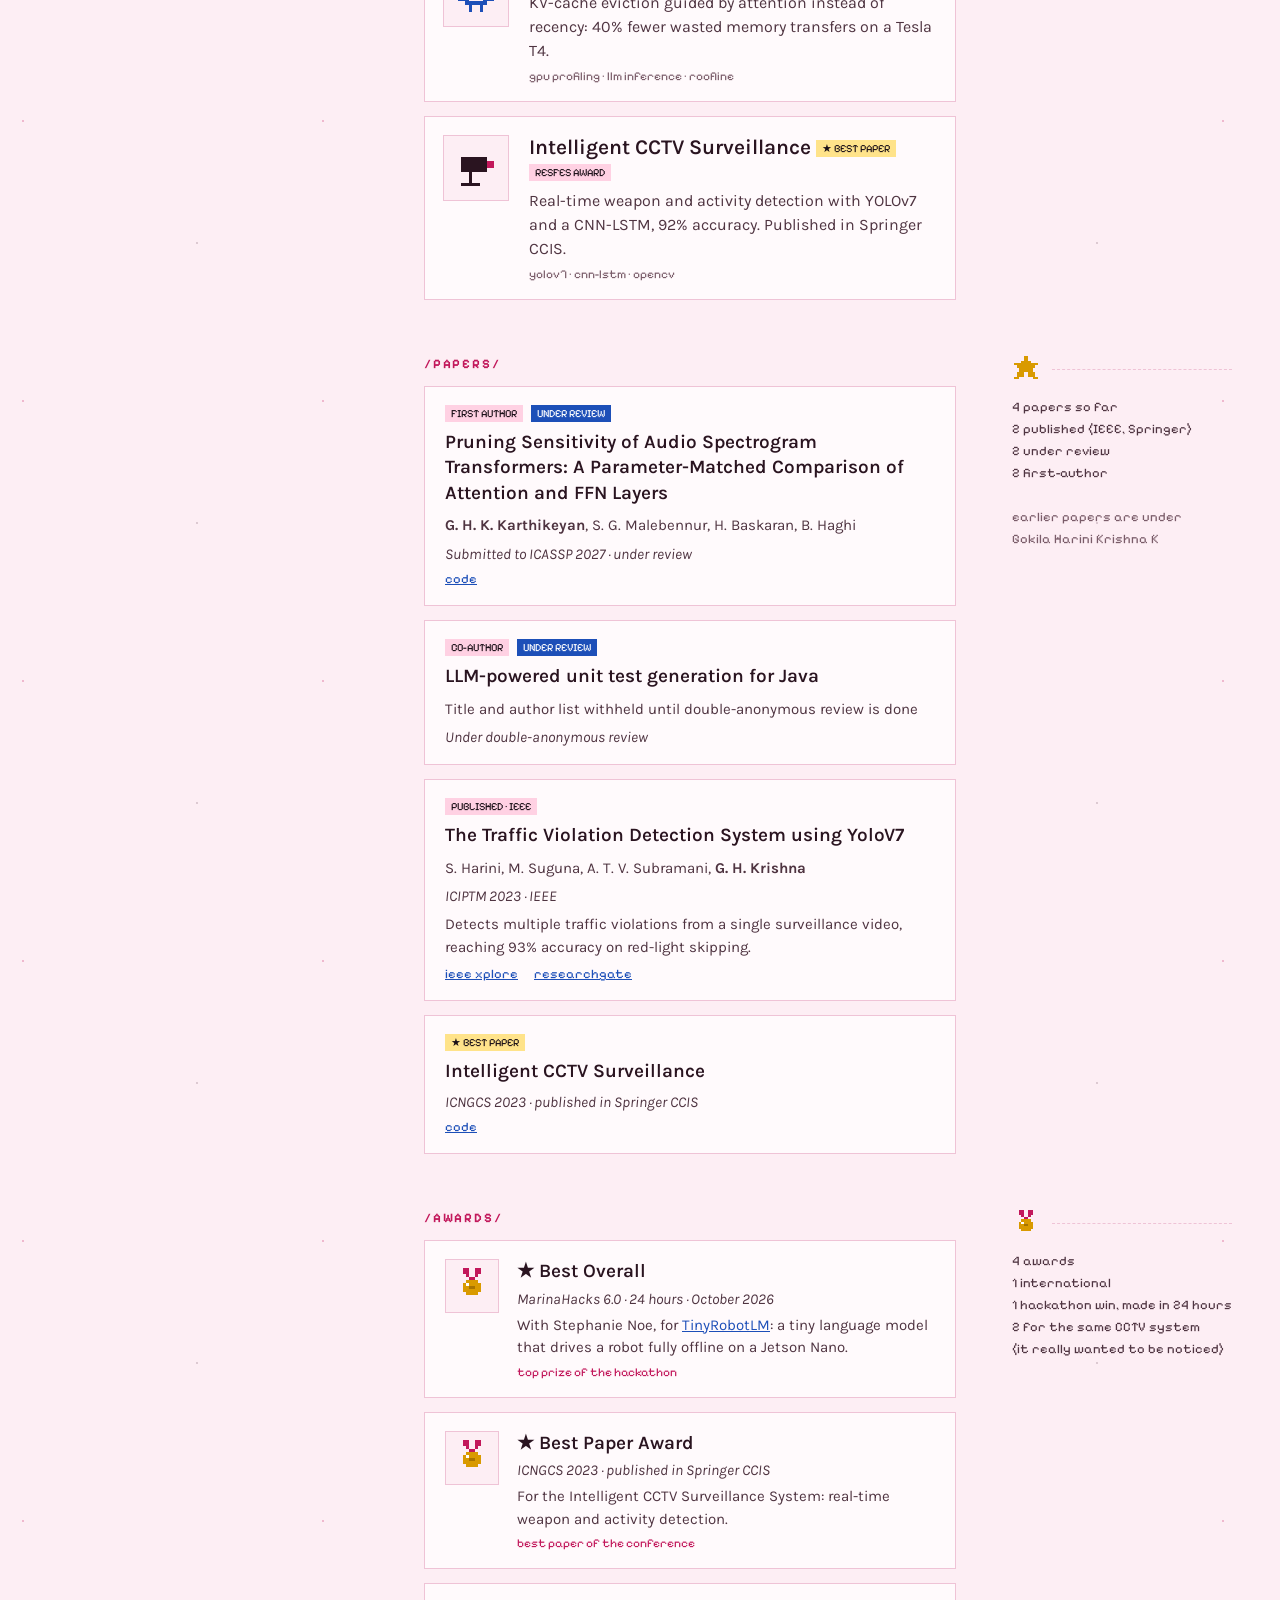
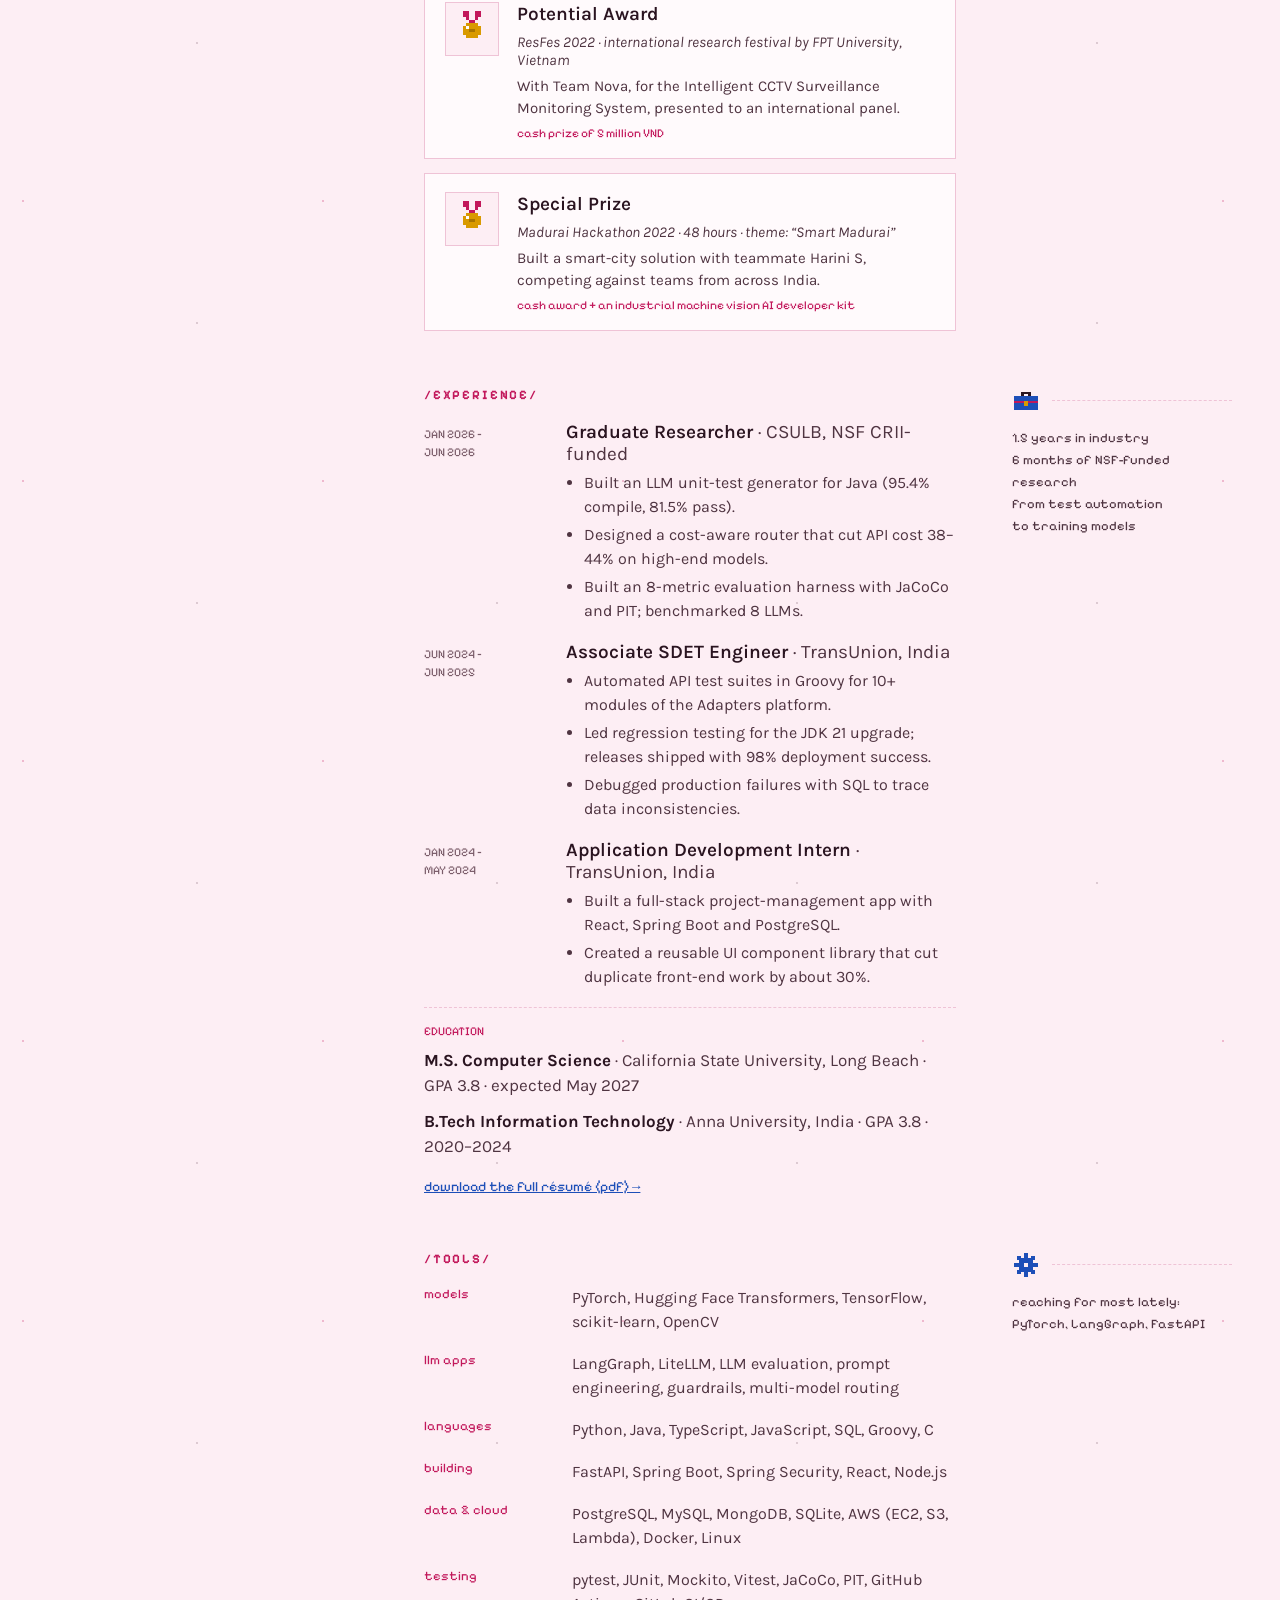
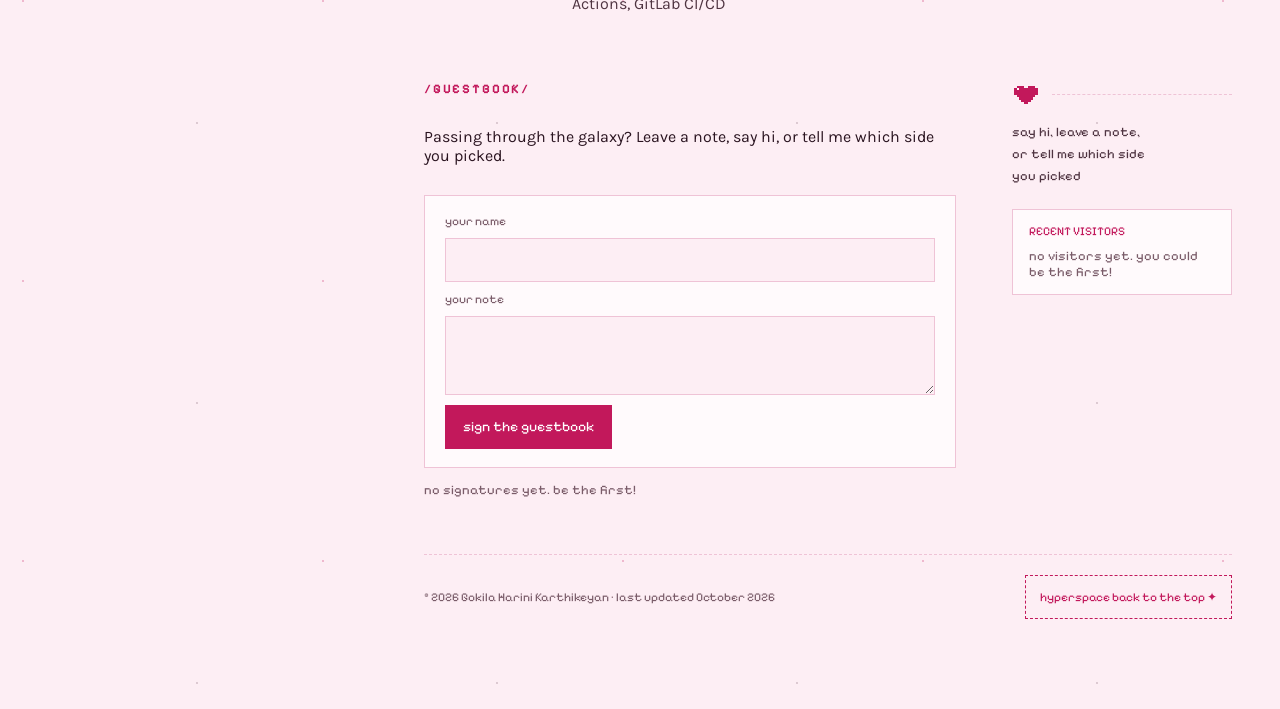
==== commit b61f200b: "added new project and resume" ====
--- a/index.html
+++ b/index.html
@@ -101,8 +101,17 @@
 <button class="chip" data-filter="research" aria-pressed="false">research</button>
 <button class="chip" data-filter="built" aria-pressed="false">built</button>
 <button class="chip" data-filter="systems" aria-pressed="false">systems</button>
-<span class="count" aria-live="polite">showing 5 of 5</span>
-</div>
+<span class="count" aria-live="polite">showing 6 of 6</span>
+</div>
+
+<a class="card" href="tiny-robot-lm.html" data-tags="built systems">
+<div class="card-icon"><svg viewBox="0 0 12 12" shape-rendering="crispEdges" aria-hidden="true"><path style="fill: var(--gold)" d="M5 0h2v1H5z M1 3h1v2H1z M10 3h1v2h-1z M5 8h2v1H5z"/><path style="fill: var(--ink)" d="M5 1h2v1H5z M5 6h2v1H5z M3 10h2v1H3z M7 10h2v1H7z"/><path style="fill: var(--pink)" d="M2 2h8v4H2z"/><path fill="#1a0f17" d="M4 3h1v1H4z M7 3h1v1H7z"/><path style="fill: var(--goldDeep)" d="M4 4h4v1H4z"/><path style="fill: var(--blue)" d="M3 7h6v1H3z M3 8h2v2H3z M7 8h2v2H7z M5 9h2v1H5z"/></svg></div>
+<div class="card-body">
+<div class="card-title"><span class="name">TinyRobotLM</span> <span class="tag tag-gold">★ BEST OVERALL</span> <span class="tag">MARINAHACKS 6.0</span></div>
+<div class="card-desc">A 3.2M-param transformer trained from scratch that turns plain English into robot programs, running fully offline on a 2019 Jetson Nano: 93.8% exact match, 25× faster perception, zero cloud calls.</div>
+<div class="card-meta">pytorch · numpy · yolo · jetson nano · constrained decoding</div>
+</div>
+</a>
 
 <a class="card" href="socrates-duck.html" data-tags="built">
 <div class="card-icon"><svg viewBox="0 0 12 12" shape-rendering="crispEdges" aria-hidden="true"><path style="fill: var(--gold)" d="M3 1h3v1H3z M2 2h5v1H2z M2 3h5v1H2z M3 4h4v1H3z M3 5h4v1H3z M9 5h2v1H9z M10 4h1v1h-1z M2 6h9v1H2z M2 7h9v1H2z M3 8h7v1H3z M4 9h5v1H4z"/><path style="fill: var(--pink)" d="M0 3h2v1H0z"/><path fill="#1a0f17" d="M3 2h1v1H3z"/><path style="fill: var(--goldDeep)" d="M5 7h3v1H5z"/></svg></div>
@@ -188,7 +197,16 @@
 
 <section id="awards" class="section" style="grid-row: 4">
 <h2>/AWARDS/</h2>
-<div class="m-note">3 awards · 1 international · 2 for the same CCTV system</div>
+<div class="m-note">4 awards · 1 international · 2 for the same CCTV system</div>
+<div class="award panel">
+<div class="award-icon"><svg viewBox="0 0 12 12" shape-rendering="crispEdges" aria-hidden="true"><path style="fill: var(--pink)" d="M3 0h2v2H3z M7 0h2v2H7z M4 2h1v1H4z M7 2h1v1H7z M5 3h2v1H5z"/><path style="fill: var(--gold)" d="M4 4h4v1H4z M3 5h6v3H3z M4 8h4v1H4z"/><path fill="#ffffff" d="M4 5h1v1H4z"/><path style="fill: var(--goldDeep)" d="M5 6h2v1H5z"/></svg></div>
+<div class="award-body">
+<div class="title">★ Best Overall</div>
+<div class="venue">MarinaHacks 6.0 · 24 hours · October 2026</div>
+<div class="desc">With Stephanie Noe, for <a href="tiny-robot-lm.html">TinyRobotLM</a>: a tiny language model that drives a robot fully offline on a Jetson Nano.</div>
+<div class="extra">top prize of the hackathon</div>
+</div>
+</div>
 <div class="award panel">
 <div class="award-icon"><svg viewBox="0 0 12 12" shape-rendering="crispEdges" aria-hidden="true"><path style="fill: var(--pink)" d="M3 0h2v2H3z M7 0h2v2H7z M4 2h1v1H4z M7 2h1v1H7z M5 3h2v1H5z"/><path style="fill: var(--gold)" d="M4 4h4v1H4z M3 5h6v3H3z M4 8h4v1H4z"/><path fill="#ffffff" d="M4 5h1v1H4z"/><path style="fill: var(--goldDeep)" d="M5 6h2v1H5z"/></svg></div>
 <div class="award-body">
@@ -219,7 +237,7 @@
 </section>
 <aside class="rail" style="grid-row: 4">
 <div class="rule"><svg viewBox="0 0 12 12" shape-rendering="crispEdges" aria-hidden="true"><path style="fill: var(--pink)" d="M3 0h2v2H3z M7 0h2v2H7z M4 2h1v1H4z M7 2h1v1H7z M5 3h2v1H5z"/><path style="fill: var(--gold)" d="M4 4h4v1H4z M3 5h6v3H3z M4 8h4v1H4z"/><path fill="#ffffff" d="M4 5h1v1H4z"/><path style="fill: var(--goldDeep)" d="M5 6h2v1H5z"/></svg><span></span></div>
-<div class="txt">3 awards<br>1 international<br>2 for the same CCTV system<br>(it really wanted to be noticed)</div>
+<div class="txt">4 awards<br>1 international<br>1 hackathon win, made in 24 hours<br>2 for the same CCTV system<br>(it really wanted to be noticed)</div>
 </aside>
 
 <section id="experience" class="section" style="grid-row: 5">
@@ -284,7 +302,9 @@
 <input id="gb-name" name="name" type="text" autocomplete="name" maxlength="60" required>
 <label for="gb-msg">your note</label>
 <textarea id="gb-msg" name="note" rows="3" maxlength="500" required></textarea>
+<input type="checkbox" name="botcheck" class="gb-hp" tabindex="-1" autocomplete="off" aria-hidden="true">
 <button type="submit">sign the guestbook</button>
+<div class="gb-status" aria-live="polite"></div>
 </form>
 <div class="gb-empty">no signatures yet. be the first!</div>
 <div class="gb-list" aria-live="polite"></div>
@@ -300,7 +320,7 @@
 </aside>
 
 <footer class="foot" style="grid-row: 8">
-<span>© 2026 Gokila Harini Karthikeyan · last updated September 2026</span>
+<span>© 2026 Gokila Harini Karthikeyan · last updated October 2026</span>
 <button class="hyper" data-hyperspace>hyperspace back to the top ✦</button>
 </footer>
 </main>
--- a/styles.css
+++ b/styles.css
@@ -265,6 +265,10 @@
   align-self: flex-start; min-height: 44px; padding: 0 18px; background: var(--pink); color: var(--onPink);
   border: 0; cursor: pointer; font-family: var(--mono); font-size: 14px;
 }
+.gb-hp { position: absolute; left: -9999px; width: 1px; height: 1px; overflow: hidden; }
+.gb-status { font-family: var(--mono); font-size: 13px; color: var(--muted); }
+.gb-status:empty { display: none; }
+.gb-form button:disabled { opacity: .6; cursor: default; }
 .gb-empty { font-family: var(--mono); font-size: 13px; color: var(--muted); }
 .gb-entry { border: 1px dashed var(--line); padding: 12px 16px; display: flex; flex-direction: column; gap: 4px; }
 .gb-entry .who { font-family: var(--mono); font-size: 12px; color: var(--pink); }
@@ -411,6 +415,10 @@
 }
 .slot img, .slot video { max-width: 100%; display: block; }
 .slot:has(img), .slot:has(video) { height: auto !important; padding: 0; border-style: solid; border-width: 1px; border-color: var(--line); }
+
+.video { position: relative; aspect-ratio: 16 / 9; border: 1px solid var(--line); background: #000; }
+.video iframe { position: absolute; inset: 0; width: 100%; height: 100%; border: 0; }
+.proj code { font-family: var(--mono); font-size: 0.9em; color: var(--pink); }
 
 .proj h2 { margin: 0; font-family: var(--mono); font-size: 14px; letter-spacing: 0.12em; color: var(--pink); }
 .block { display: flex; flex-direction: column; gap: 16px; }
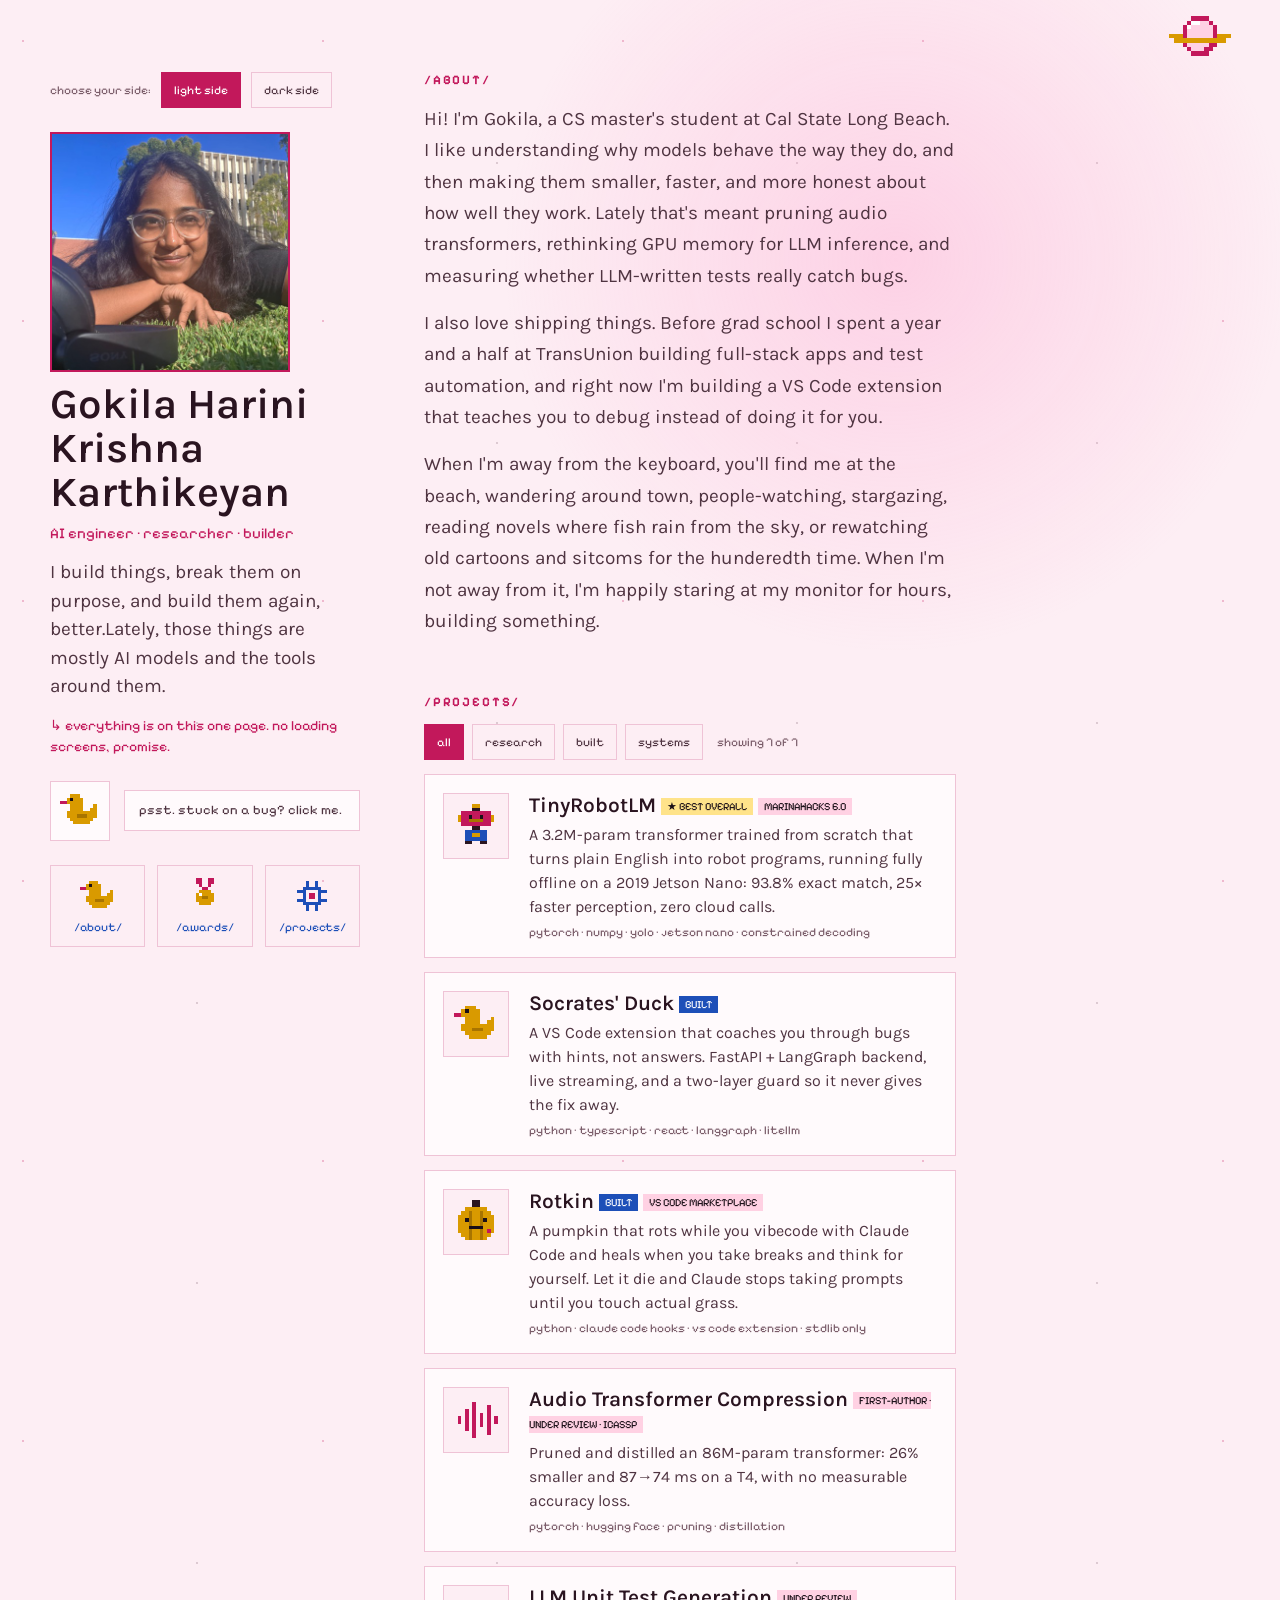
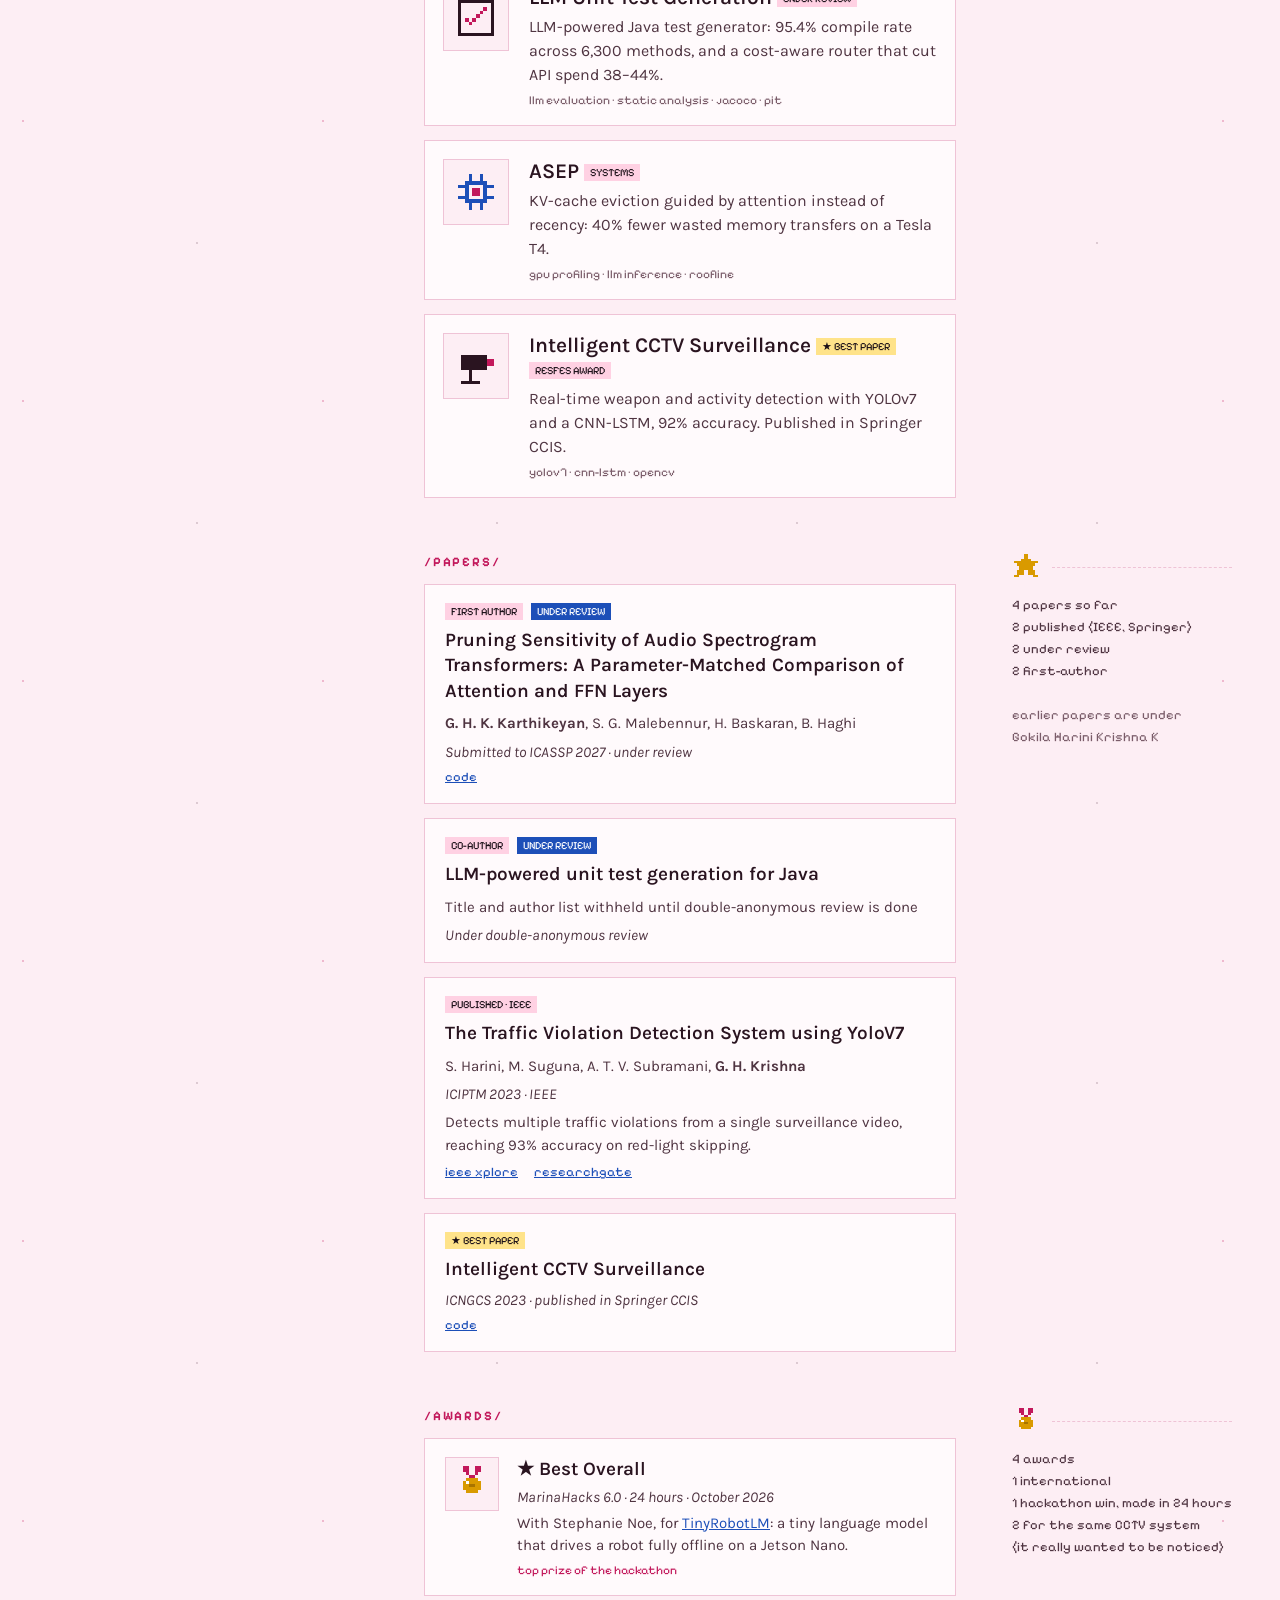
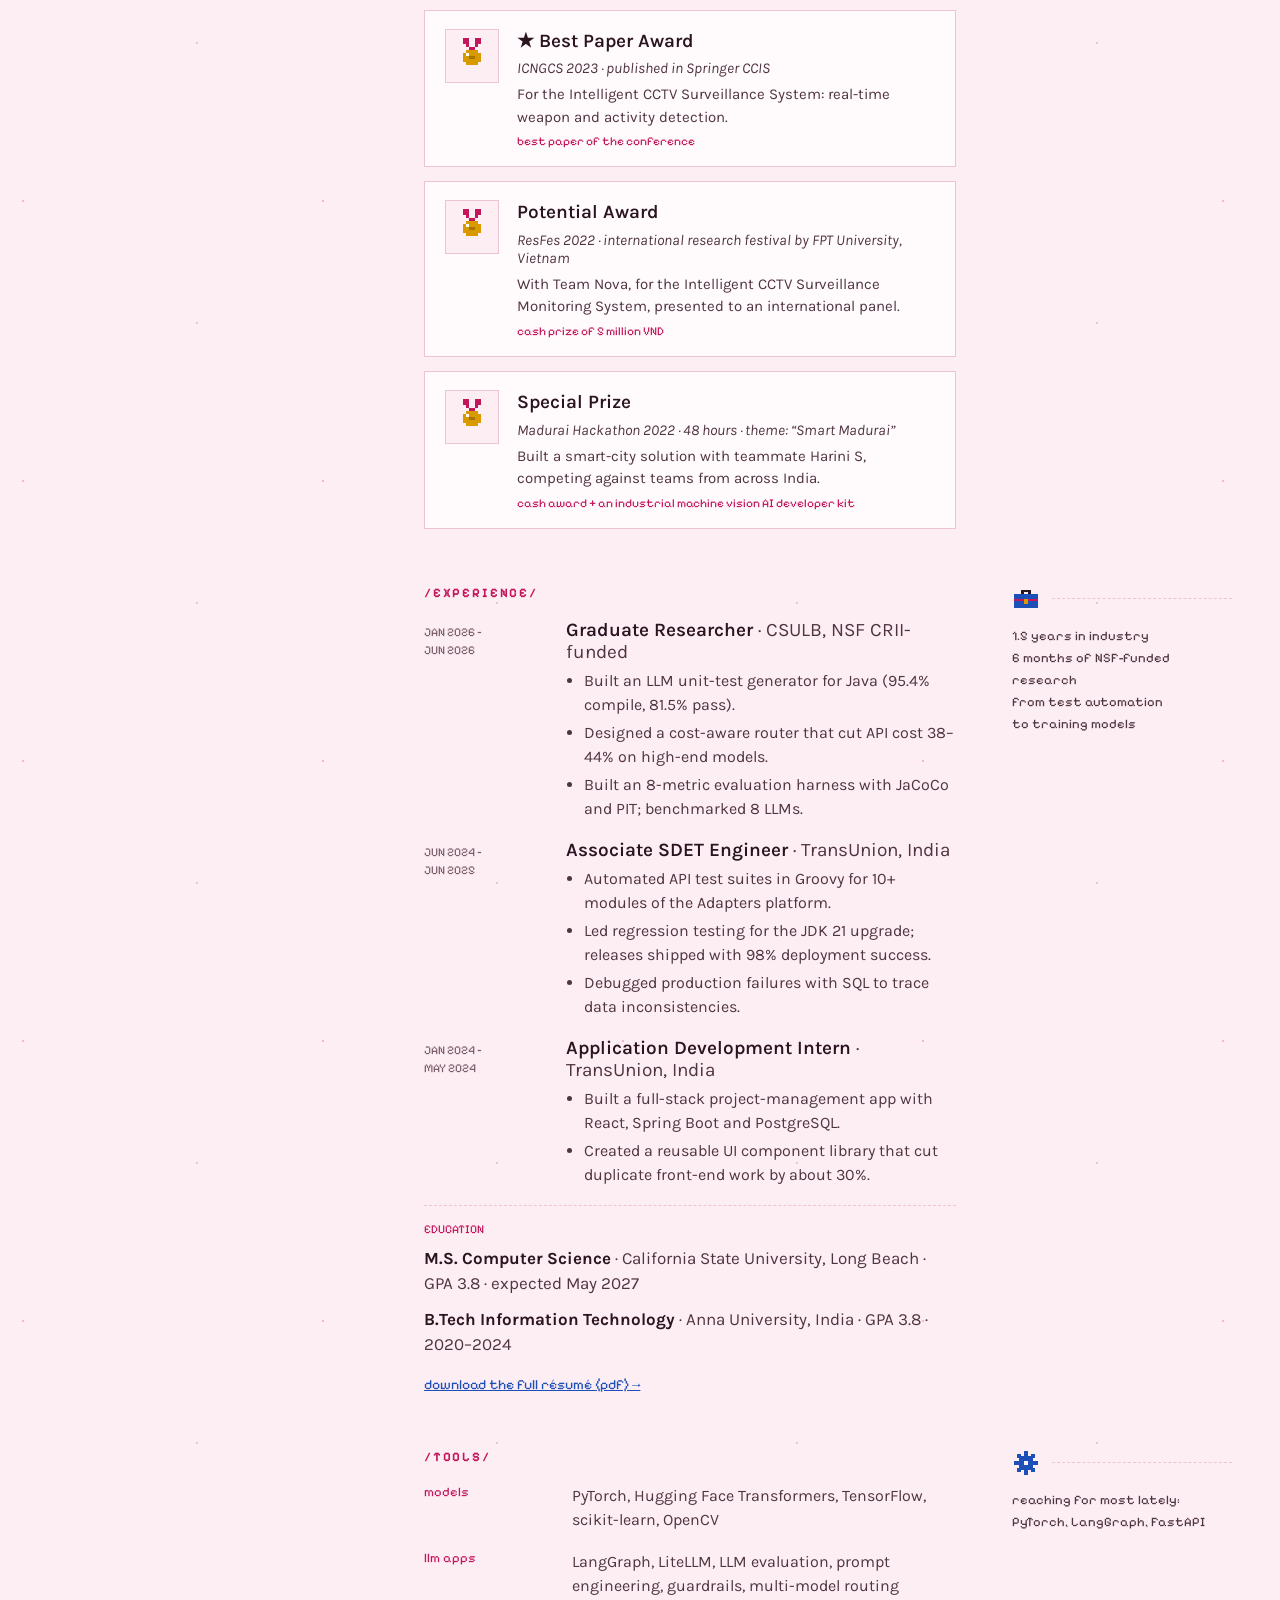
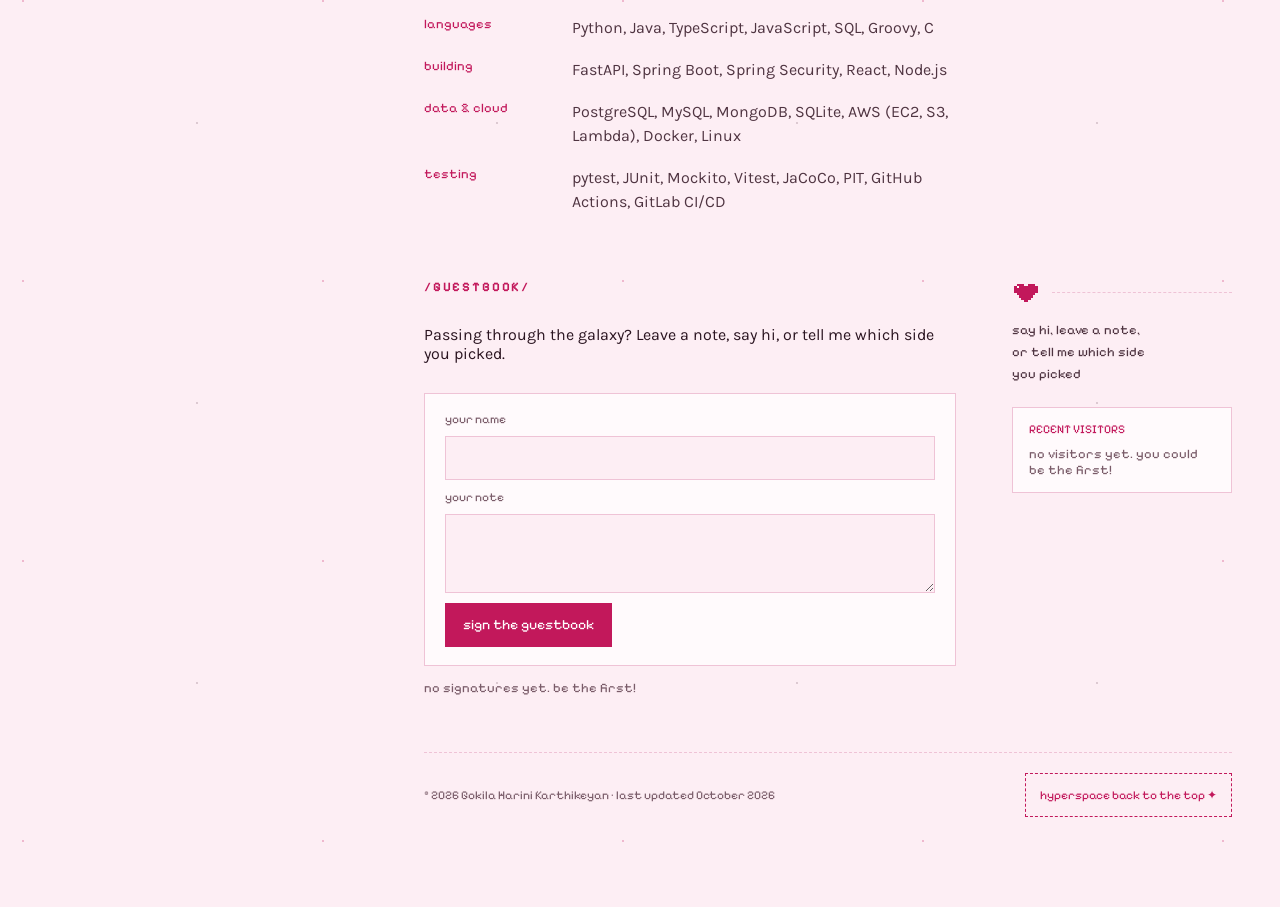
==== commit 7c4873b0: "Add Rotkin project and update right-now note" ====
--- a/index.html
+++ b/index.html
@@ -68,7 +68,7 @@
 
 <div class="currently panel">
 <div class="label">CURRENTLY</div>
-<div class="body">finishing my M.S. at CSULB (May 2027)<br>open to SWE, AI engineer &amp; ML research roles.<br>Right now working on Socrates' Duck to the VS Code Marketplace<br></div>
+<div class="body">finishing my M.S. at CSULB (May 2027)<br>open to SWE, AI engineer &amp; ML research roles.<br>Right now: just shipped Rotkin 🎃 to the VS Code Marketplace<br></div>
 </div>
 
 <div class="socials">
@@ -101,7 +101,7 @@
 <button class="chip" data-filter="research" aria-pressed="false">research</button>
 <button class="chip" data-filter="built" aria-pressed="false">built</button>
 <button class="chip" data-filter="systems" aria-pressed="false">systems</button>
-<span class="count" aria-live="polite">showing 6 of 6</span>
+<span class="count" aria-live="polite">showing 7 of 7</span>
 </div>
 
 <a class="card" href="tiny-robot-lm.html" data-tags="built systems">
@@ -119,6 +119,15 @@
 <div class="card-title"><span class="name">Socrates' Duck</span> <span class="tag tag-blue">BUILT</span></div>
 <div class="card-desc">A VS Code extension that coaches you through bugs with hints, not answers. FastAPI + LangGraph backend, live streaming, and a two-layer guard so it never gives the fix away.</div>
 <div class="card-meta">python · typescript · react · langgraph · litellm</div>
+</div>
+</a>
+
+<a class="card" href="https://github.com/gokila16/rotkin" data-tags="built">
+<div class="card-icon"><svg viewBox="0 0 12 12" shape-rendering="crispEdges" aria-hidden="true"><path style="fill: var(--ink)" d="M5 0h2v2H5z"/><path style="fill: var(--gold)" d="M3 2h6v1H3z M2 3h8v1H2z M1 4h10v5H1z M2 9h8v1H2z M3 10h6v1H3z"/><path style="fill: var(--goldDeep)" d="M4 3h1v8H4z M7 3h1v8H7z"/><path fill="#1a0f17" d="M3 5h1v1H3z M8 5h1v1H8z M4 7h4v1H4z"/><path style="fill: var(--pink)" d="M9 8h1v1H9z"/></svg></div>
+<div class="card-body">
+<div class="card-title"><span class="name">Rotkin</span> <span class="tag tag-blue">BUILT</span> <span class="tag">VS CODE MARKETPLACE</span></div>
+<div class="card-desc">A pumpkin that rots while you vibecode with Claude Code and heals when you take breaks and think for yourself. Let it die and Claude stops taking prompts until you touch actual grass.</div>
+<div class="card-meta">python · claude code hooks · vs code extension · stdlib only</div>
 </div>
 </a>
 
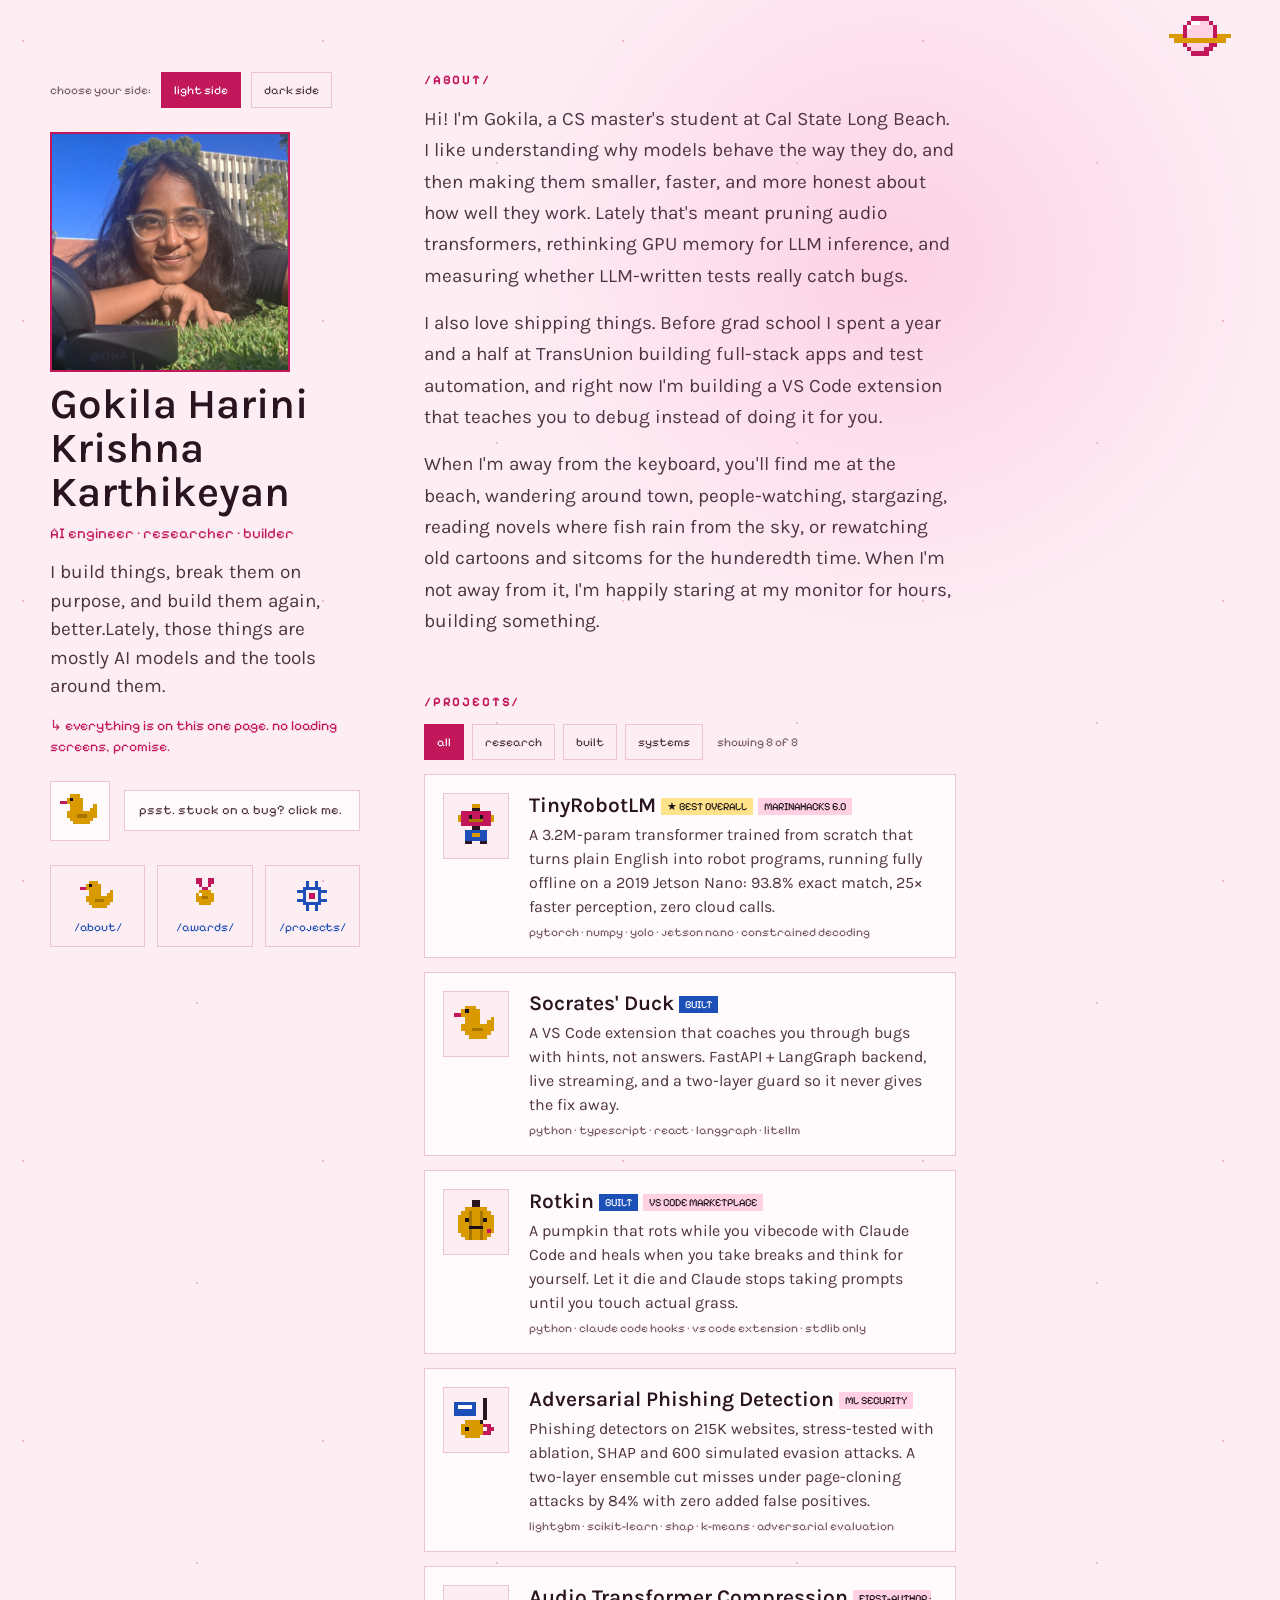
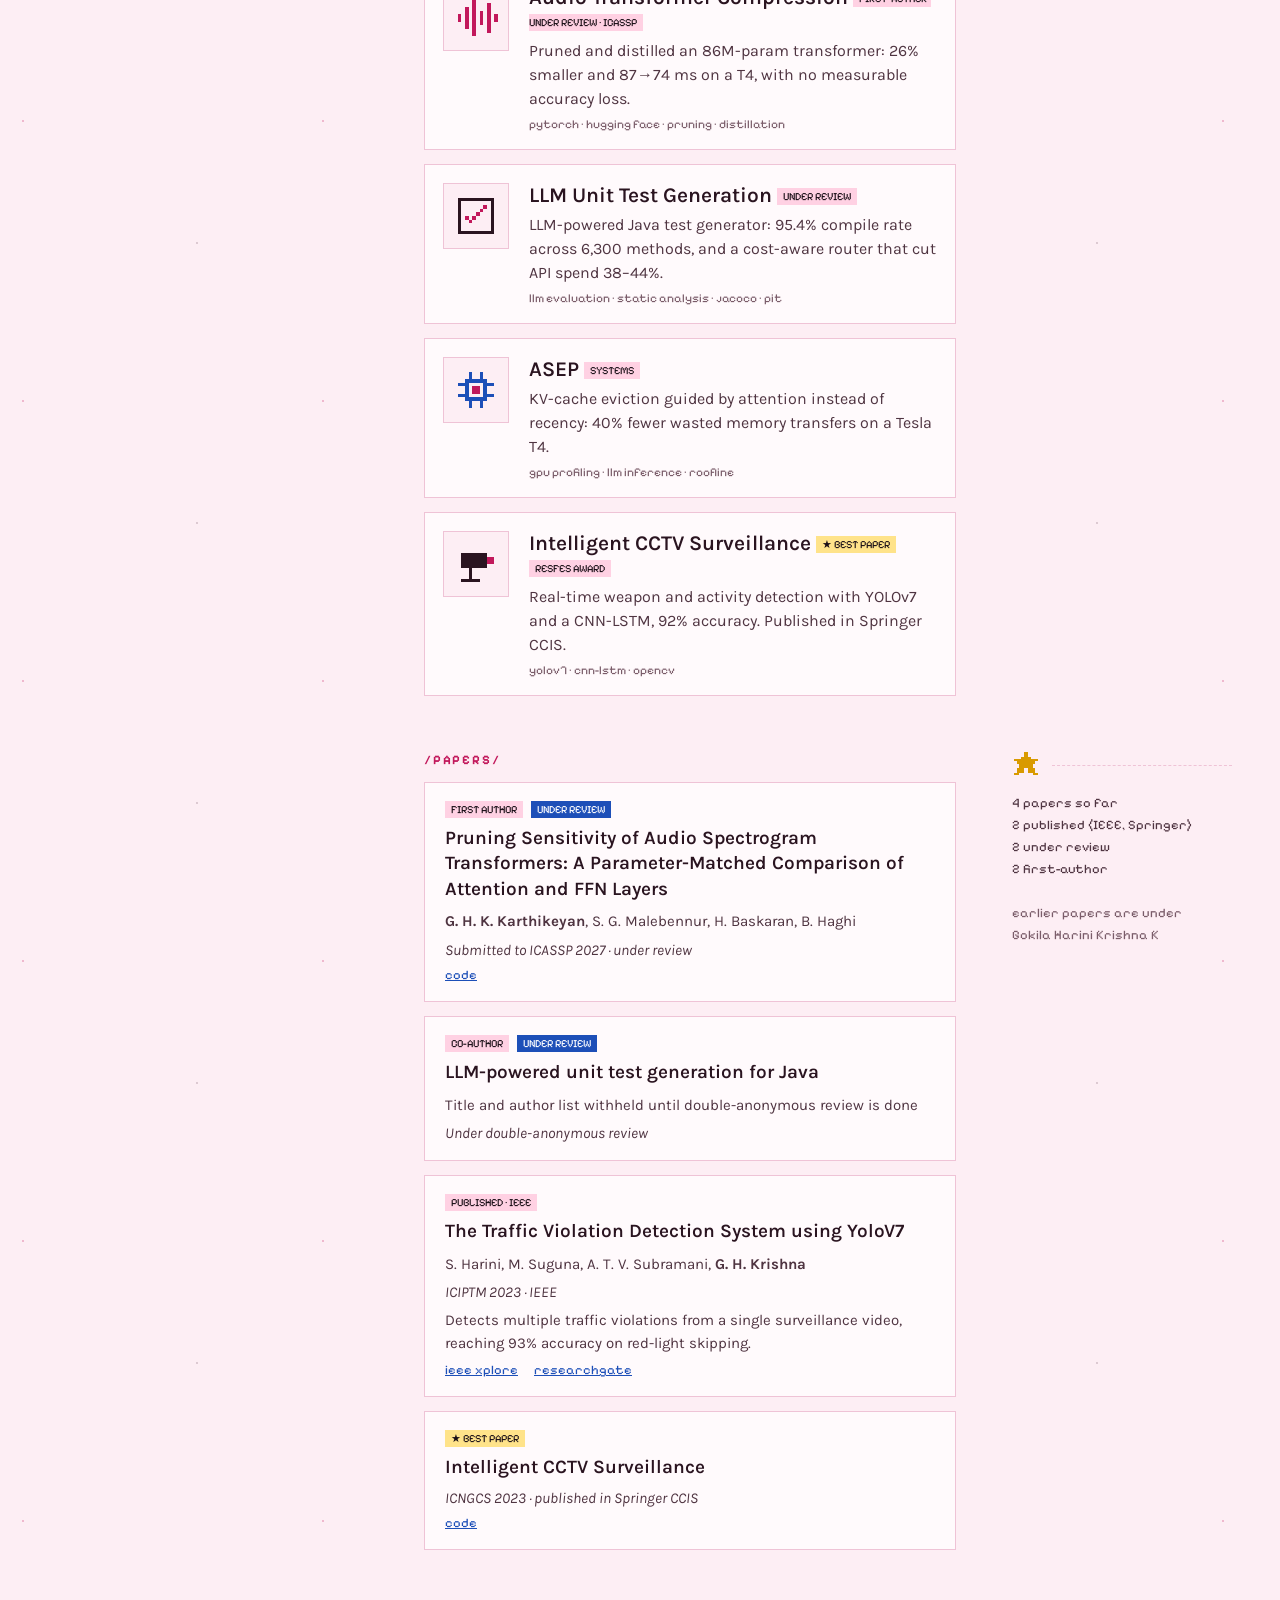
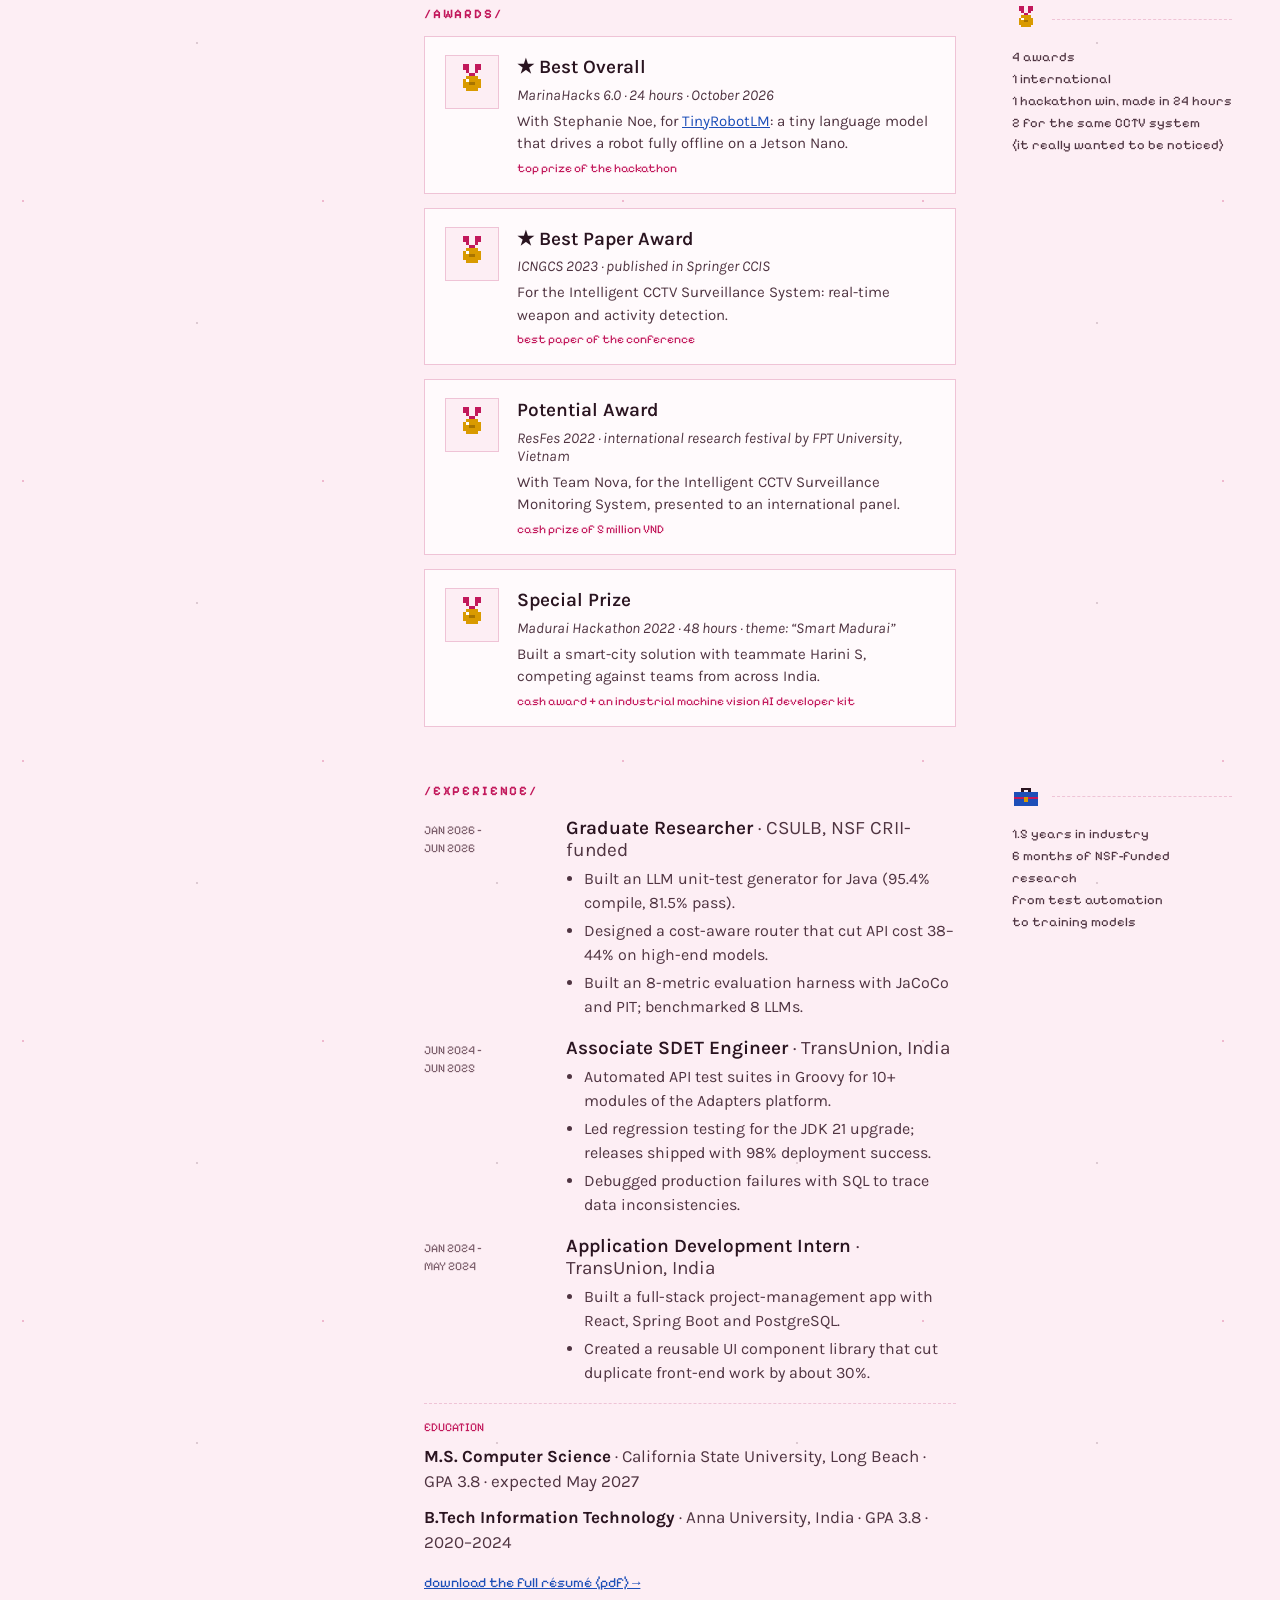
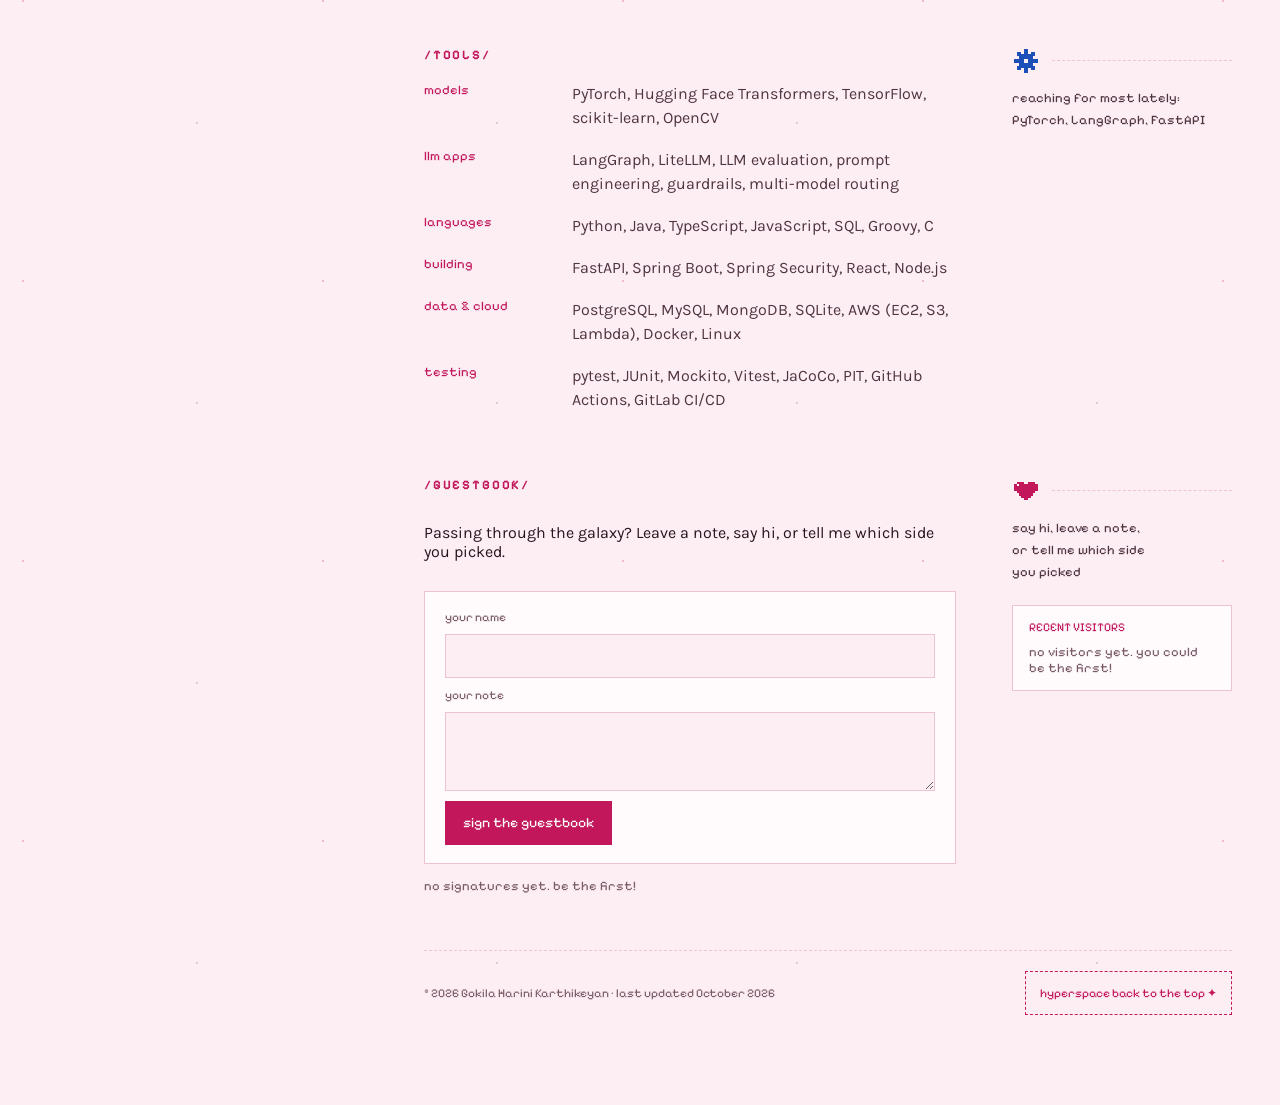
==== commit 8e330fd0: "Add adversarial phishing detection project" ====
--- a/index.html
+++ b/index.html
@@ -101,7 +101,7 @@
 <button class="chip" data-filter="research" aria-pressed="false">research</button>
 <button class="chip" data-filter="built" aria-pressed="false">built</button>
 <button class="chip" data-filter="systems" aria-pressed="false">systems</button>
-<span class="count" aria-live="polite">showing 7 of 7</span>
+<span class="count" aria-live="polite">showing 8 of 8</span>
 </div>
 
 <a class="card" href="tiny-robot-lm.html" data-tags="built systems">
@@ -128,6 +128,15 @@
 <div class="card-title"><span class="name">Rotkin</span> <span class="tag tag-blue">BUILT</span> <span class="tag">VS CODE MARKETPLACE</span></div>
 <div class="card-desc">A pumpkin that rots while you vibecode with Claude Code and heals when you take breaks and think for yourself. Let it die and Claude stops taking prompts until you touch actual grass.</div>
 <div class="card-meta">python · claude code hooks · vs code extension · stdlib only</div>
+</div>
+</a>
+
+<a class="card" href="phishing-detection.html" data-tags="research">
+<div class="card-icon"><svg viewBox="0 0 12 12" shape-rendering="crispEdges" aria-hidden="true"><path style="fill: var(--ink)" d="M8 0h1v6H8z M7 6h1v1H7z"/><path style="fill: var(--gold)" d="M3 6h4v1H3z M2 7h6v3H2z M3 10h4v1H3z"/><path style="fill: var(--pink)" d="M8 7h2v1H8z M9 8h2v1H9z M8 9h2v1H8z"/><path fill="#1a0f17" d="M3 8h1v1H3z"/><path style="fill: var(--blue)" d="M0 1h6v4H0z"/><path fill="#ffffff" d="M1 2h4v1H1z"/></svg></div>
+<div class="card-body">
+<div class="card-title"><span class="name">Adversarial Phishing Detection</span> <span class="tag">ML SECURITY</span></div>
+<div class="card-desc">Phishing detectors on 215K websites, stress-tested with ablation, SHAP and 600 simulated evasion attacks. A two-layer ensemble cut misses under page-cloning attacks by 84% with zero added false positives.</div>
+<div class="card-meta">lightgbm · scikit-learn · shap · k-means · adversarial evaluation</div>
 </div>
 </a>
 
